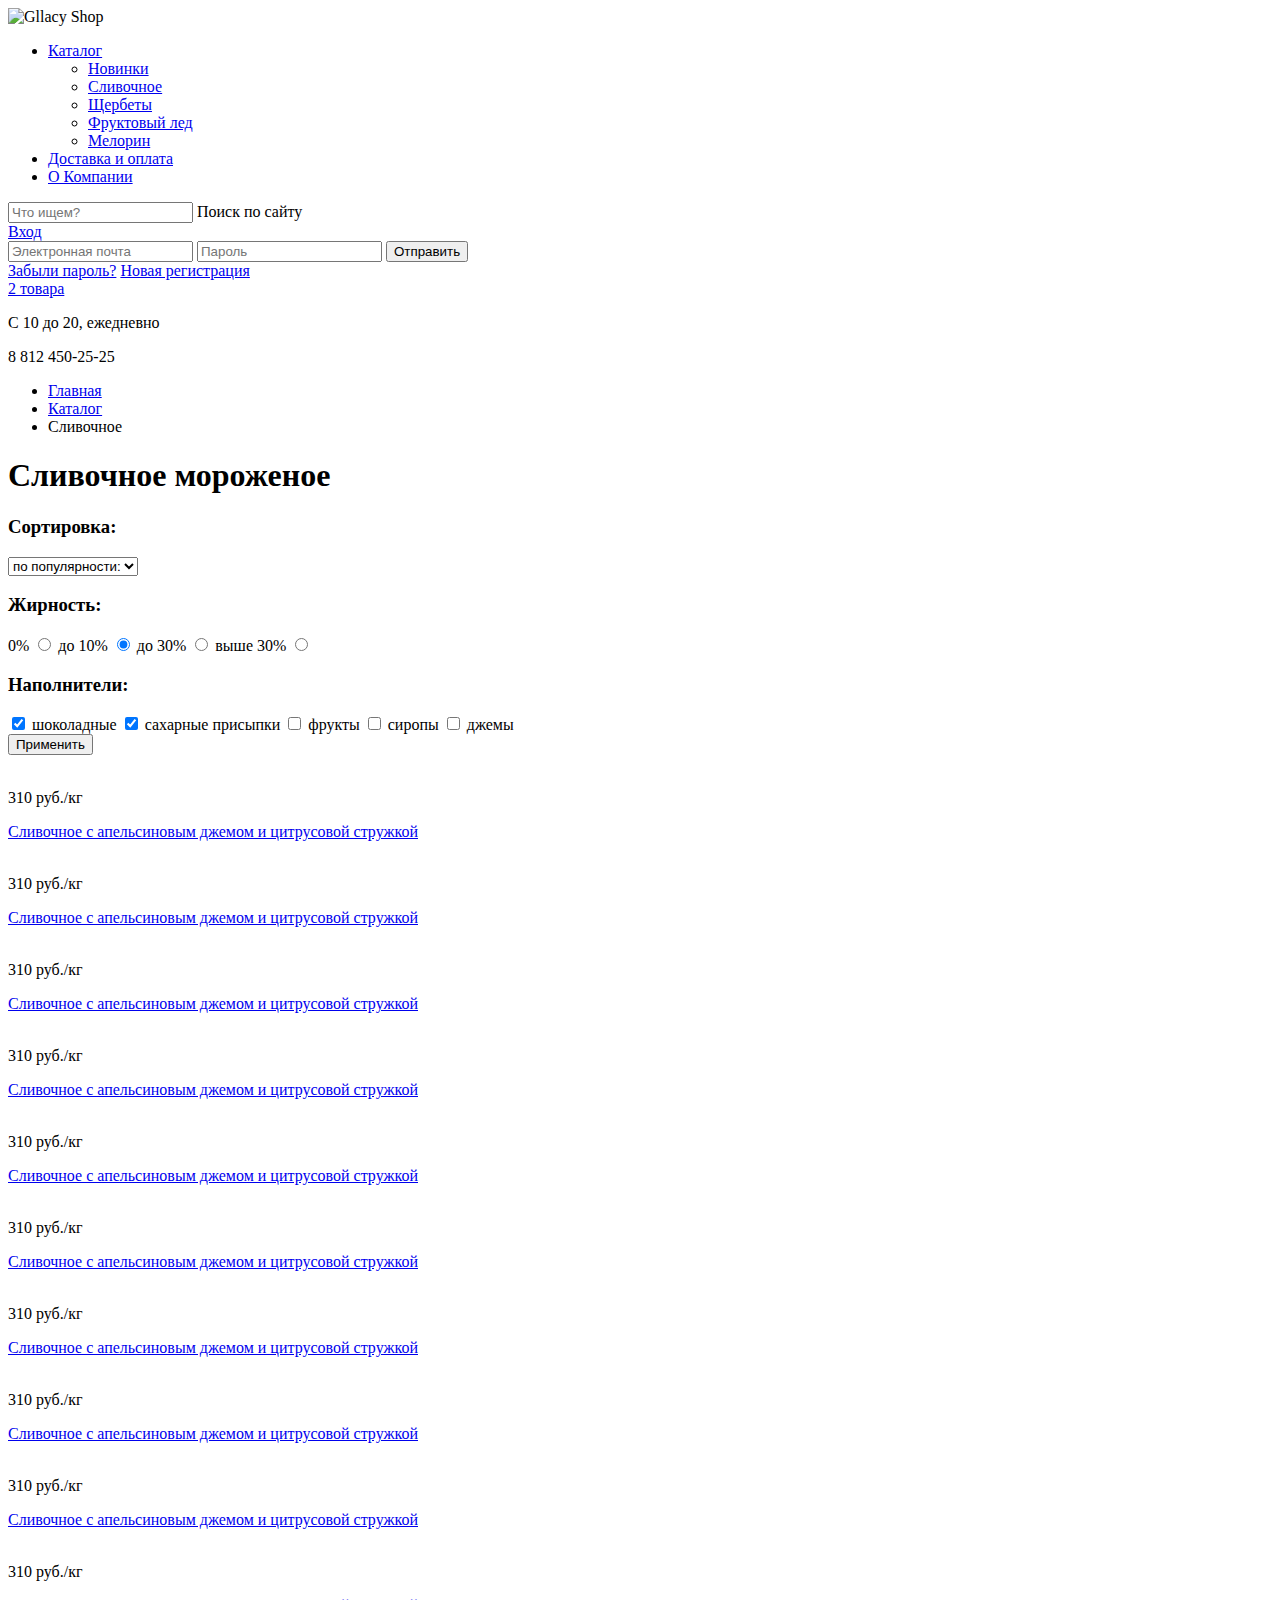
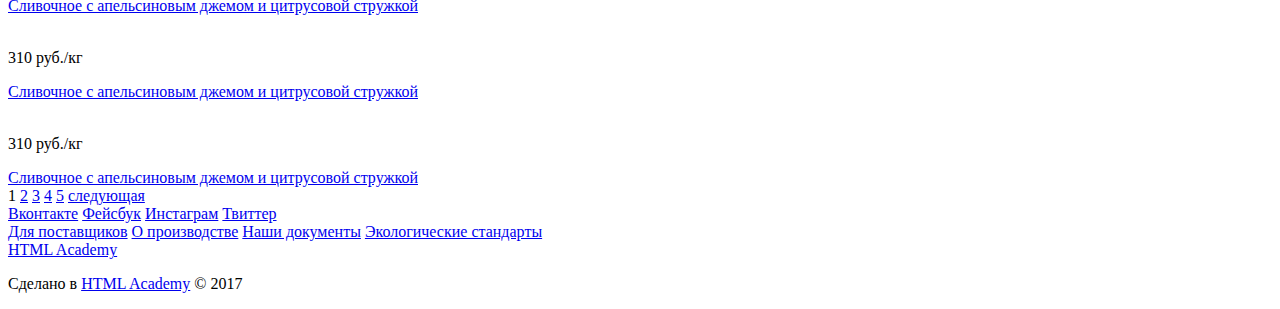
==== catalog.html @ 3f3905b1 "#16 html-разметка catalog'а" ====
<!DOCTYPE html>
<html lang="ru">
  <head>
    <meta charset="utf-8">
    <title>HTML Academy: Глейси</title>
  </head>
  <body>
  	<!---->
	<header class="main-header">
		<div class="container">
			<nav class="main-navigation">
				<div class="index-logo">
        			<img src="img/index-logo.png" width="#" height="#" alt="Gllacy Shop">
      			</div>
				<ul>
					<li><a href="#">Каталог</a>
						<ul>
							<li><a href="#">Новинки</a></li>
							<li><a href="#">Сливочное</a></li>
							<li><a href="#">Щербеты</a></li>
							<li><a href="#">Фруктовый лед</a></li>
							<li><a href="#">Мелорин</a></li>
						</ul>
					</li>
					<li><a href="#">Доставка и оплата</a></li>
					<li><a href="#">О Компании</a></li>
				</ul>
			</nav>
			<div class="user-block">
				<form class="user-search">
 					<input id="search-id" type="search" placeholder="Что ищем?">
 					<label for="search-id">Поиск по сайту</label>
				</form>
          		<a class="login" href="#">Вход</a>
          		<div class="login-window">
          			<form action="">
          				<input type="email" name="email" placeholder="Электронная почта" required>
          				<input type="password" name="login" placeholder="Пароль" required>
          				<input type="submit" value="Отправить">
          			</form>
          			<a href="#">Забыли пароль?</a>
          			<a href="#">Новая регистрация</a>
          		</div>
          		<a class="basket" href="#">2 товара</a>
          		<p>С 10 до 20, ежедневно</p>
          		<p>8 812 450-25-25</p>
        	</div>
		</div>
	</header>

	<main class="container">
		<div class="breadcrumbs">
			<ul>
				<li><a href="#">Главная</a></li>
				<li><a href="#">Каталог</a></li>
				<li><a>Сливочное</a></li>
			</ul>
		</div>
		<h1>Сливочное мороженое</h1>
		<section class="filters">
			<form action="">
				<h3>Сортировка:</h3>
				<select name="sorting">
					<option value="popularity">по популярности:</option>
				</select>
				<!--добавить фильтр по цене-->
				<h3>Жирность:</h3>
				<div class="group-1">
					<label for="0-field">0%</label>
					<input id="0-field" name="fatness-type" type="radio" value="0">

					<label for="10-field">до 10%</label>
					<input id="10-field" name="fatness-type" type="radio" value="10" checked>

					<label for="30-field">до 30%</label>
					<input id="30-field" name="fatness-type" type="radio" value="30">

					<label for="more-field">выше 30%</label>
					<input id="more-field" name="fatness-type" type="radio" value="more">					
				</div>
	
				<h3>Наполнители:</h3>
				<div class="group-2">
		            <input id="chocolate-field" name="chocolate" type="checkbox" checked>
		            <label for="chocolate-field">шоколадные</label>
		            
		            <input id="sugar-field" name="sugar" type="checkbox" checked>
		            <label for="sugar-field">сахарные присыпки</label>

		            <input id="fruits-field" name="fruits" type="checkbox">
		            <label for="fruits-field">фрукты</label>

		            <input id="syrup-field" name="syrup" type="checkbox">
		            <label for="syrup-field">сиропы</label>

		            <input id="jam-field" name="jam" type="checkbox">
		            <label for="jam-field">джемы</label>
				</div>
				<input class="btn" type="submit" value="Применить">
			</form>
		</section>
		<section class="products">
			<article class="product">
				<img src="" alt="">
				<p>310 <span>руб.</span>/кг</p>
				<a href="#">Сливочное с апельсиновым джемом и цитрусовой стружкой</a>
			</article>
			<article class="product">
				<img src="" alt="">
				<p>310 <span>руб.</span>/кг</p>
				<a href="#">Сливочное с апельсиновым джемом и цитрусовой стружкой</a>
			</article>
			<article class="product">
				<img src="" alt="">
				<p>310 <span>руб.</span>/кг</p>
				<a href="#">Сливочное с апельсиновым джемом и цитрусовой стружкой</a>
			</article>
			<article class="product">
				<img src="" alt="">
				<p>310 <span>руб.</span>/кг</p>
				<a href="#">Сливочное с апельсиновым джемом и цитрусовой стружкой</a>
			</article>

			<article class="product">
				<img src="" alt="">
				<p>310 <span>руб.</span>/кг</p>
				<a href="#">Сливочное с апельсиновым джемом и цитрусовой стружкой</a>
			</article>
			<article class="product">
				<img src="" alt="">
				<p>310 <span>руб.</span>/кг</p>
				<a href="#">Сливочное с апельсиновым джемом и цитрусовой стружкой</a>
			</article>
			<article class="product">
				<img src="" alt="">
				<p>310 <span>руб.</span>/кг</p>
				<a href="#">Сливочное с апельсиновым джемом и цитрусовой стружкой</a>
			</article>
			<article class="product">
				<img src="" alt="">
				<p>310 <span>руб.</span>/кг</p>
				<a href="#">Сливочное с апельсиновым джемом и цитрусовой стружкой</a>
			</article>

			<article class="product">
				<img src="" alt="">
				<p>310 <span>руб.</span>/кг</p>
				<a href="#">Сливочное с апельсиновым джемом и цитрусовой стружкой</a>
			</article>
			<article class="product">
				<img src="" alt="">
				<p>310 <span>руб.</span>/кг</p>
				<a href="#">Сливочное с апельсиновым джемом и цитрусовой стружкой</a>
			</article>
		    <article class="product">
				<img src="" alt="">
				<p>310 <span>руб.</span>/кг</p>
				<a href="#">Сливочное с апельсиновым джемом и цитрусовой стружкой</a>
			</article>
			<article class="product">
				<img src="" alt="">
				<p>310 <span>руб.</span>/кг</p>
				<a href="#">Сливочное с апельсиновым джемом и цитрусовой стружкой</a>
			</article>
		</section>
		<div class="paginator">
	        <a class="btn-catalog active">1</a>
	        <a class="btn-catalog" href="#">2</a>
	        <a class="btn-catalog" href="#">3</a>
	       	<a class="btn-catalog" href="#">4</a>
	        <a class="btn-catalog" href="#">5</a>
	        <a class="btn-catalog" href="#">следующая</a>
	    </div>
	</main>

	<footer class="main-footer">
		<div class="footer-social">
            <a class="social-btn social-btn-vk" href="#">Вконтакте</a>
            <a class="social-btn social-btn-fb" href="#">Фейсбук</a>
            <a class="social-btn social-btn-inst" href="#">Инстаграм</a>
            <a class="social-btn social-btn-tw" href="#">Твиттер</a>
        </div>
        <div class="footer-links">
        	<a href="#">Для поставщиков</a>
        	<a href="#">О производстве</a>
        	<a href="#">Наши документы</a>
        	<a href="#">Экологические стандарты</a>
        </div>
        <div class="footer-copyright">
        	<a href="#">HTML Academy</a>
        	<p>Сделано в <a href="#">HTML Academy</a> &copy; 2017</p>
        </div>
	</footer>
  <body>
<html>
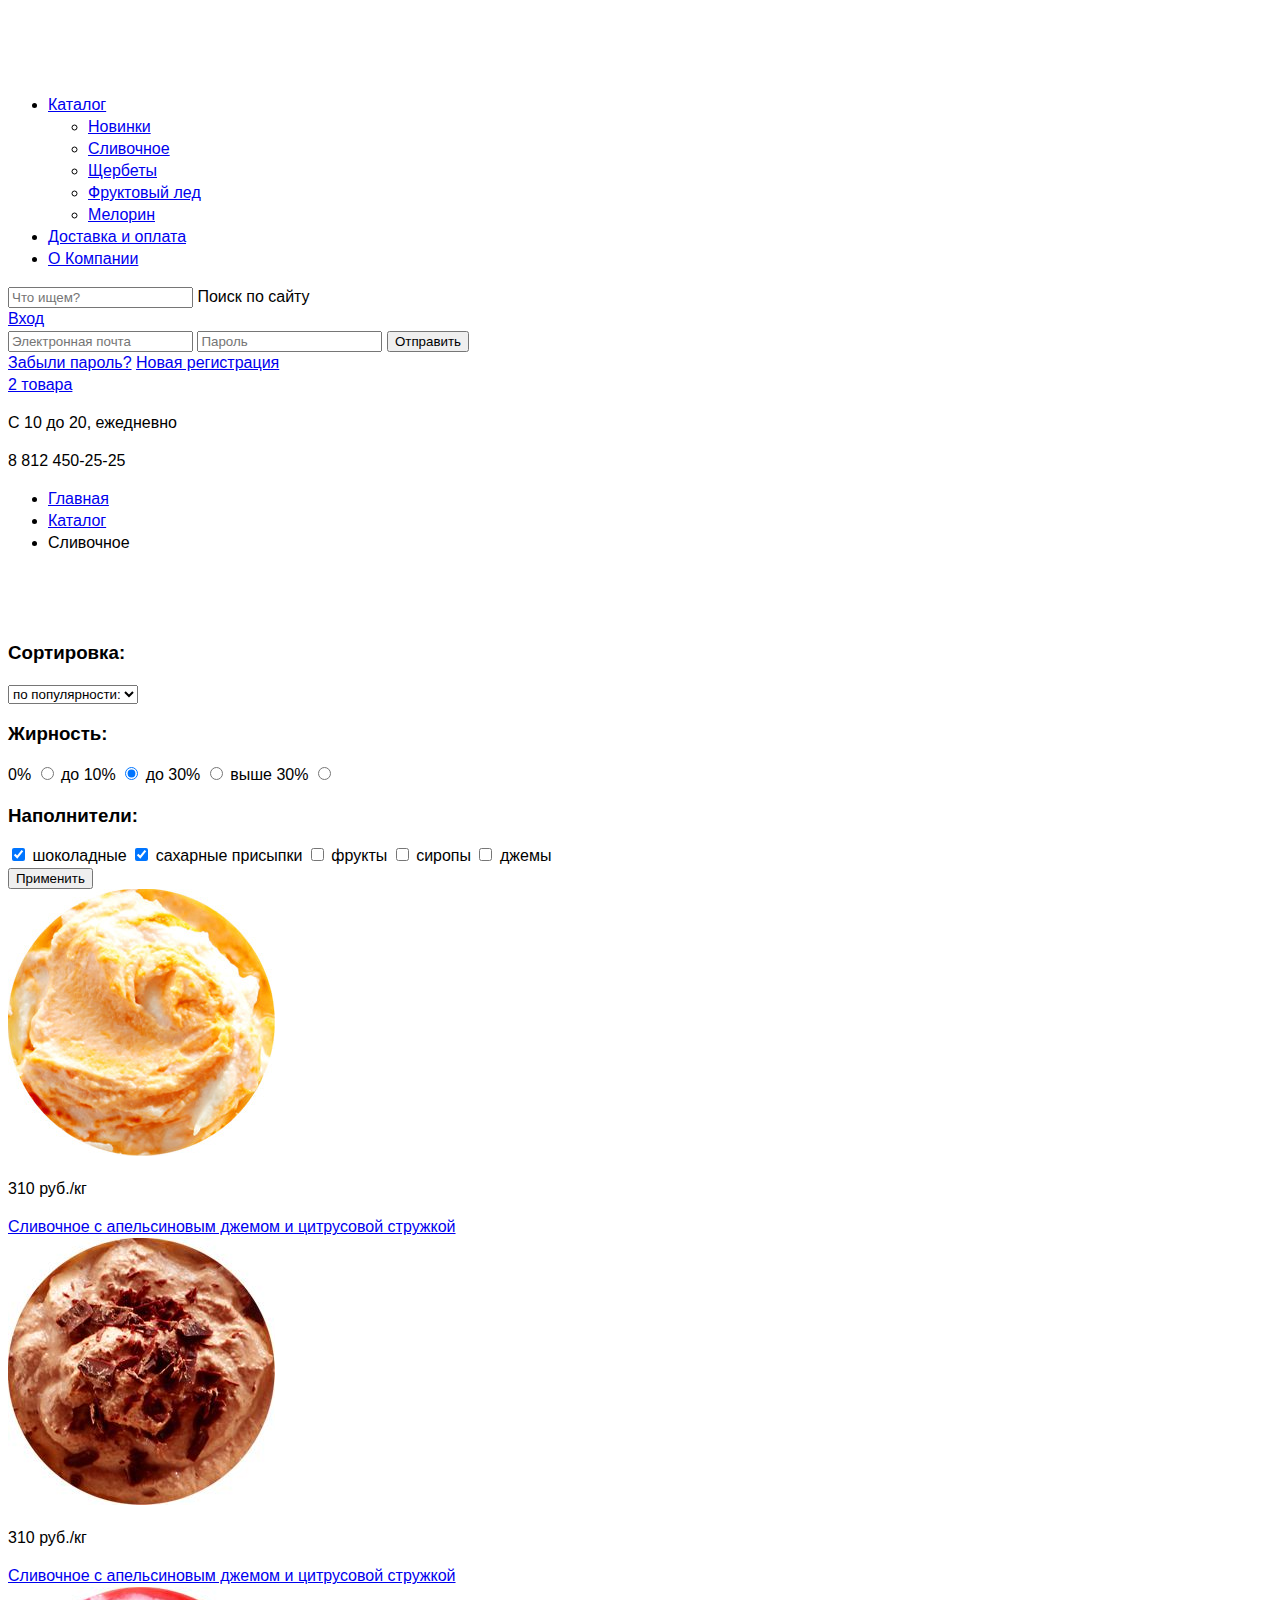
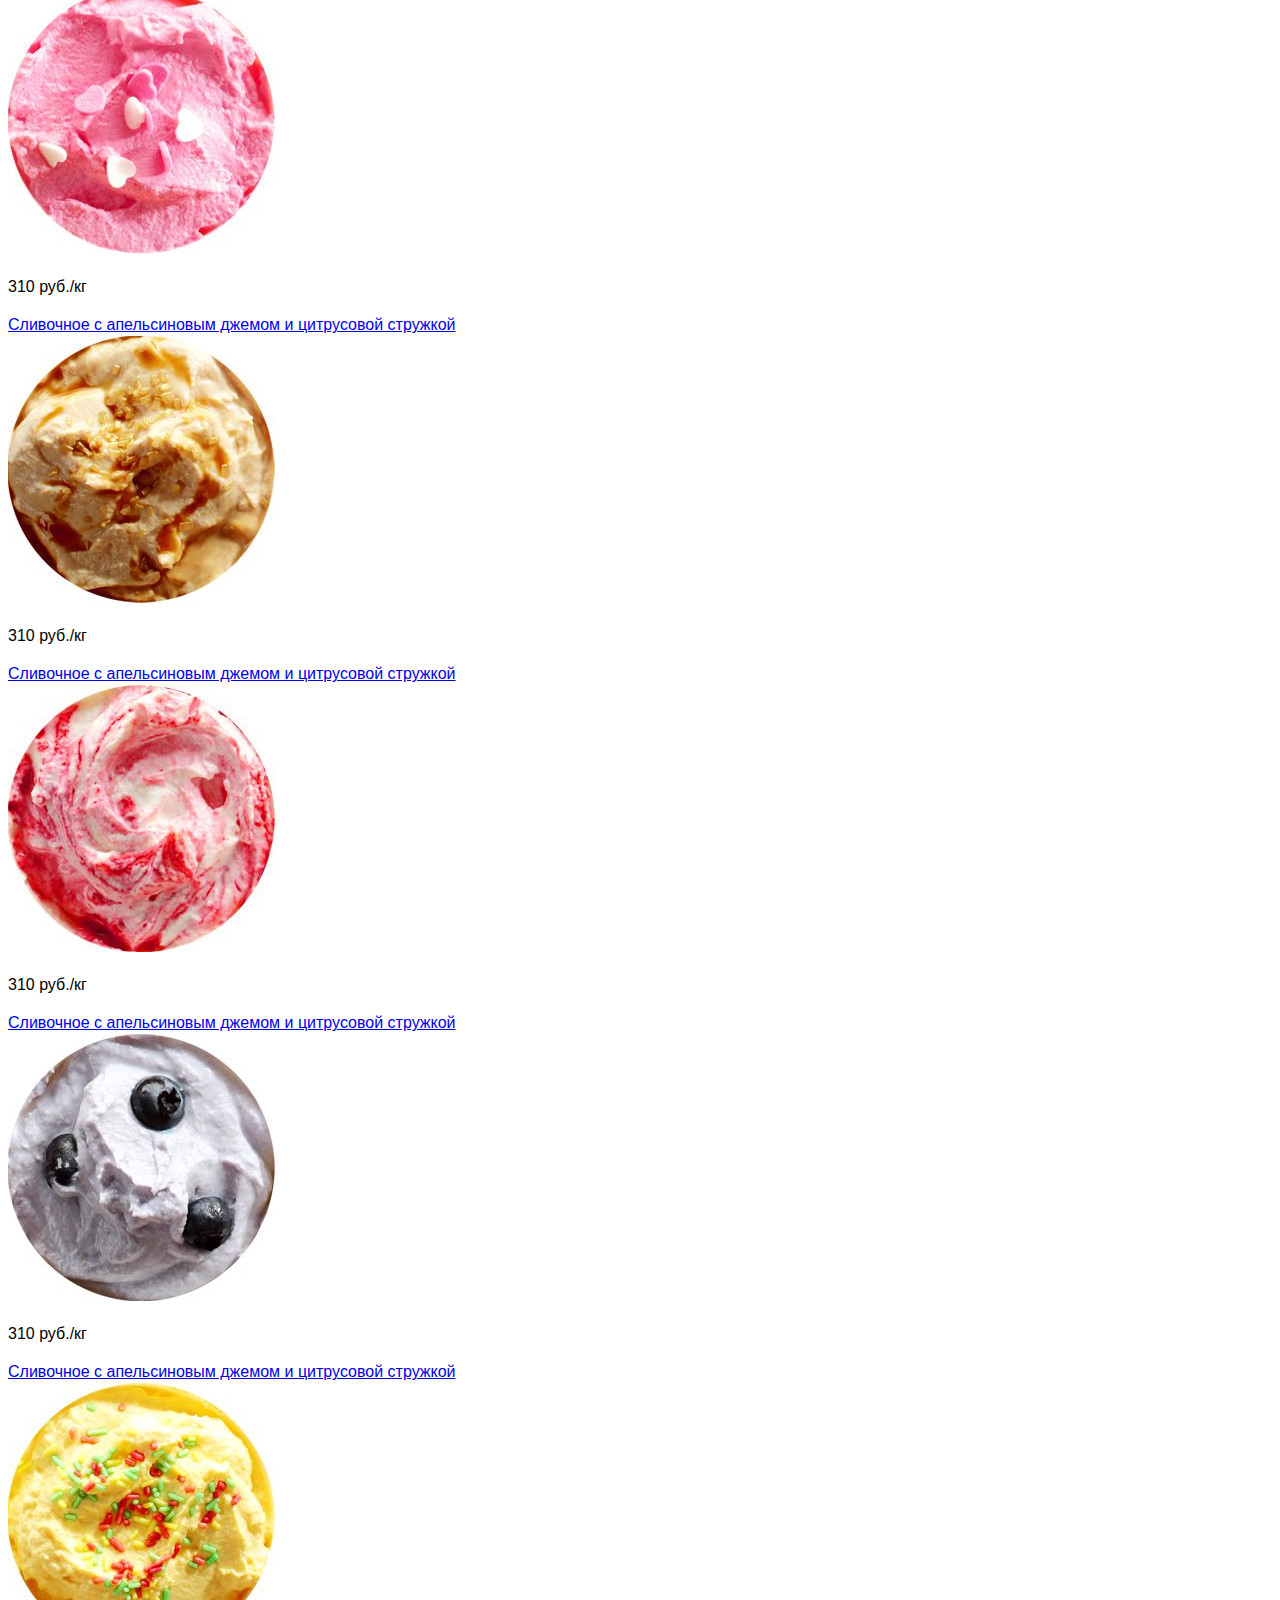
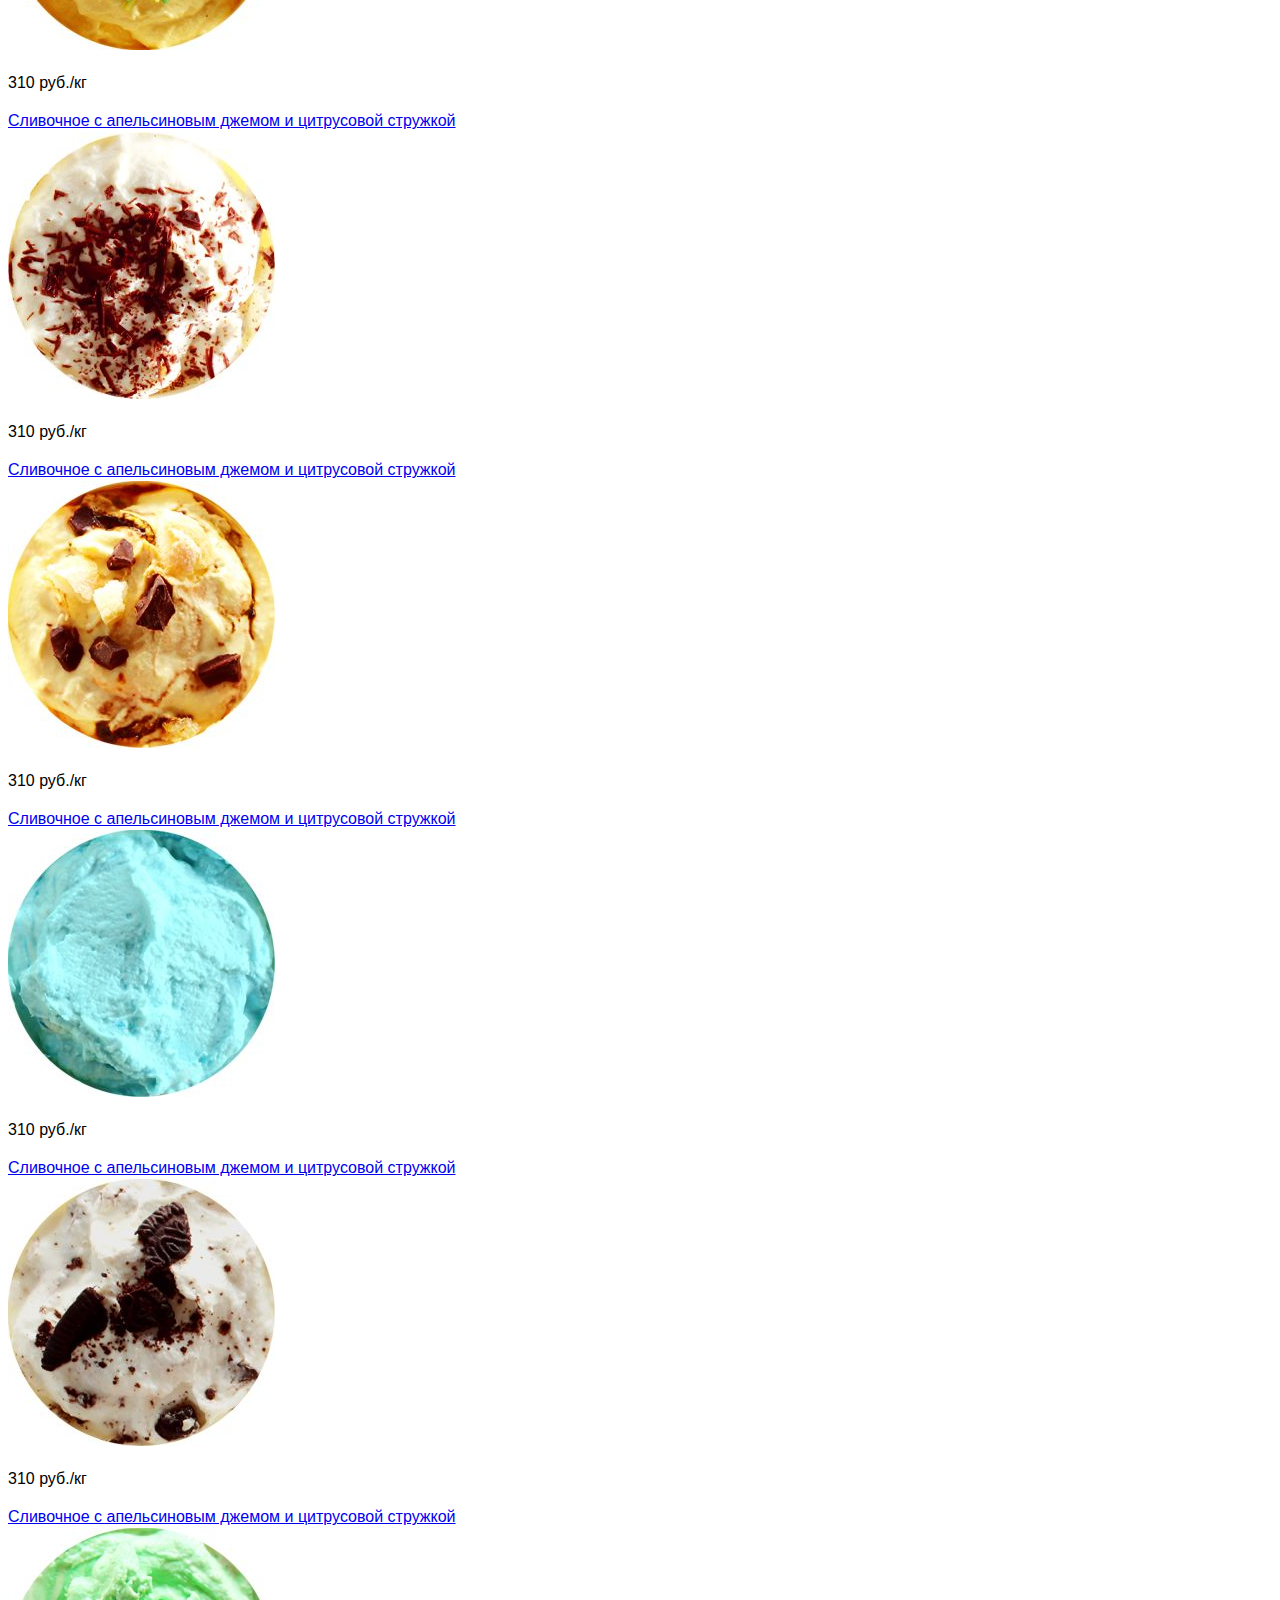
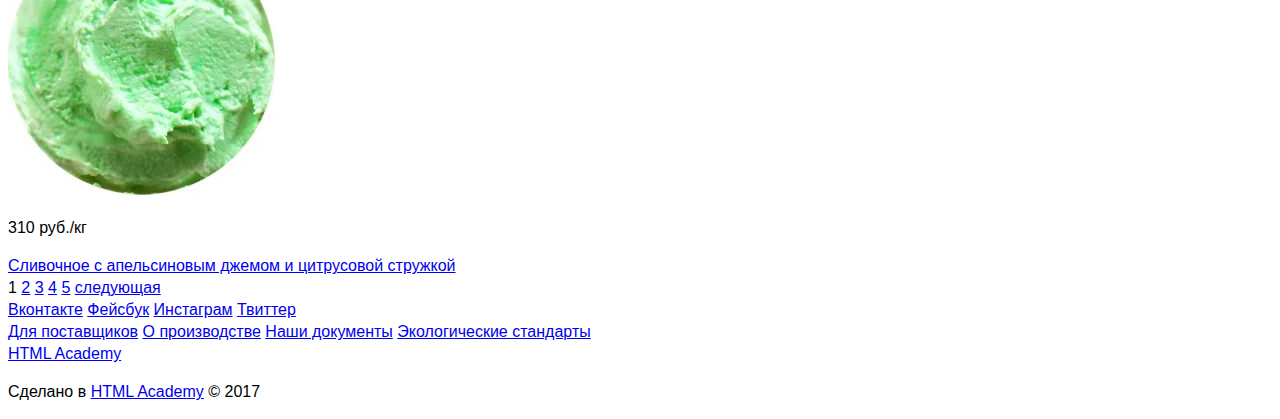
==== commit d7203a1d: "#20 работа с изображениями" ====
--- a/catalog.html
+++ b/catalog.html
@@ -3,6 +3,7 @@
   <head>
     <meta charset="utf-8">
     <title>HTML Academy: Глейси</title>
+    <link rel="stylesheet" type="text/css" href="css/style.css">
   </head>
   <body>
   	<!---->
@@ -10,7 +11,7 @@
 		<div class="container">
 			<nav class="main-navigation">
 				<div class="index-logo">
-        			<img src="img/index-logo.png" width="#" height="#" alt="Gllacy Shop">
+        			<img src="img/logo.png" width="154" height="64" alt="Gllacy Shop">
       			</div>
 				<ul>
 					<li><a href="#">Каталог</a>
@@ -101,64 +102,64 @@
 		</section>
 		<section class="products">
 			<article class="product">
-				<img src="" alt="">
+				<img src="img/product-1.jpg" width="267" height="267" alt="">
 				<p>310 <span>руб.</span>/кг</p>
 				<a href="#">Сливочное с апельсиновым джемом и цитрусовой стружкой</a>
 			</article>
 			<article class="product">
-				<img src="" alt="">
+				<img src="img/product-2.jpg" width="267" height="267" alt="">
 				<p>310 <span>руб.</span>/кг</p>
 				<a href="#">Сливочное с апельсиновым джемом и цитрусовой стружкой</a>
 			</article>
 			<article class="product">
-				<img src="" alt="">
+				<img src="img/product-3.jpg" width="267" height="267" alt="">
 				<p>310 <span>руб.</span>/кг</p>
 				<a href="#">Сливочное с апельсиновым джемом и цитрусовой стружкой</a>
 			</article>
 			<article class="product">
-				<img src="" alt="">
+				<img src="img/product-4.jpg" width="267" height="267" alt="">
 				<p>310 <span>руб.</span>/кг</p>
 				<a href="#">Сливочное с апельсиновым джемом и цитрусовой стружкой</a>
 			</article>
 
 			<article class="product">
-				<img src="" alt="">
+				<img src="img/product-5.jpg" width="267" height="267" alt="">
 				<p>310 <span>руб.</span>/кг</p>
 				<a href="#">Сливочное с апельсиновым джемом и цитрусовой стружкой</a>
 			</article>
 			<article class="product">
-				<img src="" alt="">
+				<img src="img/product-6.jpg" width="267" height="267" alt="">
 				<p>310 <span>руб.</span>/кг</p>
 				<a href="#">Сливочное с апельсиновым джемом и цитрусовой стружкой</a>
 			</article>
 			<article class="product">
-				<img src="" alt="">
+				<img src="img/product-7.jpg" width="267" height="267" alt="">
 				<p>310 <span>руб.</span>/кг</p>
 				<a href="#">Сливочное с апельсиновым джемом и цитрусовой стружкой</a>
 			</article>
 			<article class="product">
-				<img src="" alt="">
+				<img src="img/product-8.jpg" width="267" height="267" alt="">
 				<p>310 <span>руб.</span>/кг</p>
 				<a href="#">Сливочное с апельсиновым джемом и цитрусовой стружкой</a>
 			</article>
 
 			<article class="product">
-				<img src="" alt="">
+				<img src="img/product-9.jpg" width="267" height="267" alt="">
 				<p>310 <span>руб.</span>/кг</p>
 				<a href="#">Сливочное с апельсиновым джемом и цитрусовой стружкой</a>
 			</article>
 			<article class="product">
-				<img src="" alt="">
+				<img src="img/product-10.jpg" width="267" height="267" alt="">
 				<p>310 <span>руб.</span>/кг</p>
 				<a href="#">Сливочное с апельсиновым джемом и цитрусовой стружкой</a>
 			</article>
 		    <article class="product">
-				<img src="" alt="">
+				<img src="img/product-11.jpg" width="267" height="267" alt="">
 				<p>310 <span>руб.</span>/кг</p>
 				<a href="#">Сливочное с апельсиновым джемом и цитрусовой стружкой</a>
 			</article>
 			<article class="product">
-				<img src="" alt="">
+				<img src="img/product-12.jpg" width="267" height="267" alt="">
 				<p>310 <span>руб.</span>/кг</p>
 				<a href="#">Сливочное с апельсиновым джемом и цитрусовой стружкой</a>
 			</article>
--- a/css/style.css
+++ b/css/style.css
@@ -0,0 +1,23 @@
+body {
+	font-family: "Roboto", "Arial", "Helvetica", sans-serif;
+	font-size: 16px;
+	line-height: 22px;
+	color: #000;
+}
+
+h1 {
+	font-family: "Roboto", "Arial", "Helvetica", sans-serif;
+	font-size: 35px;
+	line-height: 41px;
+	color: #fff;
+	font-weight: 700;
+}
+
+h2 {
+	font-family: "Roboto", "Arial", "Helvetica", sans-serif;
+	font-size: 16px;
+	line-height: 22px;
+	color: #000;
+	font-weight: 500;
+	text-decoration: underline;
+}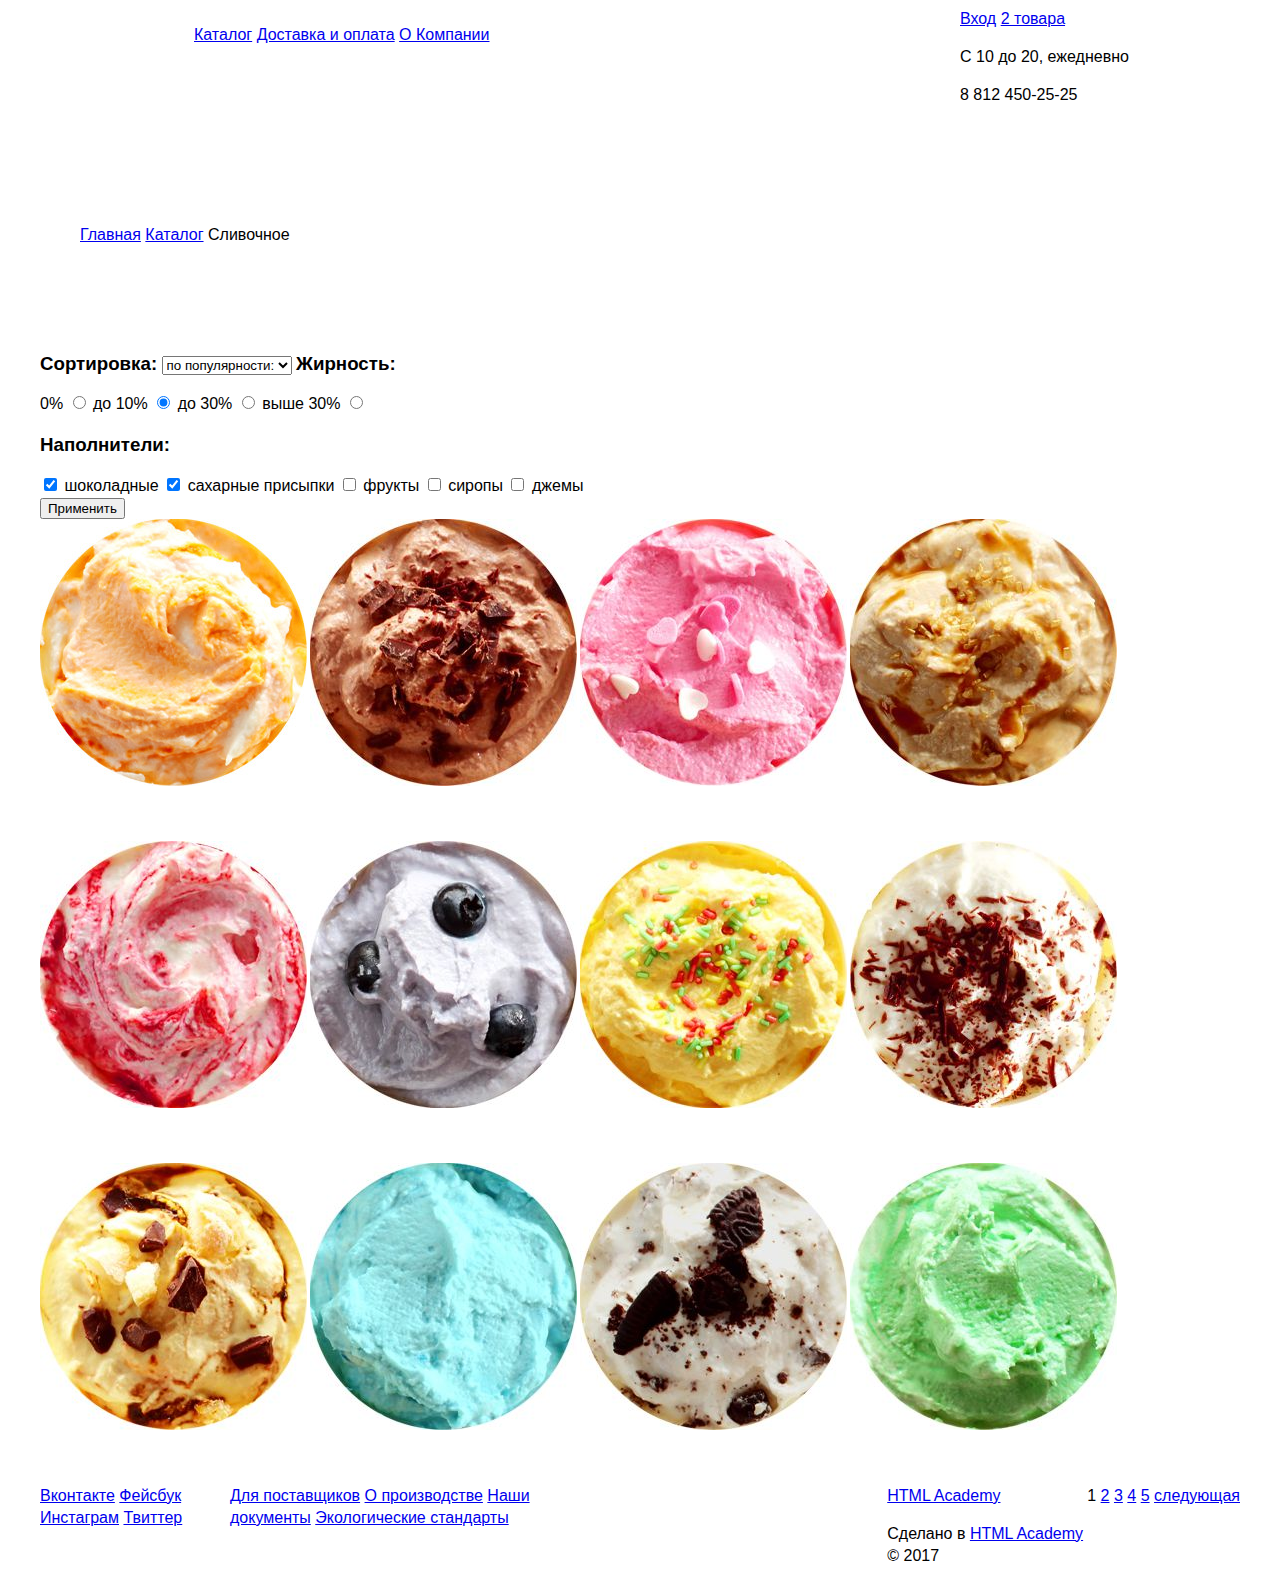
==== commit 198f1d05: "#24 сетка проекта" ====
--- a/catalog.html
+++ b/catalog.html
@@ -15,7 +15,7 @@
       			</div>
 				<ul>
 					<li><a href="#">Каталог</a>
-						<ul>
+						<ul class="catalog-nav">
 							<li><a href="#">Новинки</a></li>
 							<li><a href="#">Сливочное</a></li>
 							<li><a href="#">Щербеты</a></li>
@@ -49,7 +49,7 @@
 		</div>
 	</header>
 
-	<main class="container">
+	<main class="catalog-main container">
 		<div class="breadcrumbs">
 			<ul>
 				<li><a href="#">Главная</a></li>
@@ -174,7 +174,7 @@
 	    </div>
 	</main>
 
-	<footer class="main-footer">
+	<footer class="main-footer container clerfix">
 		<div class="footer-social">
             <a class="social-btn social-btn-vk" href="#">Вконтакте</a>
             <a class="social-btn social-btn-fb" href="#">Фейсбук</a>
--- a/css/style.css
+++ b/css/style.css
@@ -20,4 +20,130 @@
 	color: #000;
 	font-weight: 500;
 	text-decoration: underline;
+}
+
+.clearfix::after {
+  content: "";
+
+  display: table;
+  clear: both;
+}
+
+.container {
+  width: 1200px;
+  margin: 0 auto;
+  padding: 0 10px;
+}
+
+/*HEADER*/
+.index-logo {
+	float: left;
+}
+
+.main-navigation {
+	float: left;
+	width: 530px;
+}
+
+.main-navigation li {
+	display: inline;
+	width: 370px;
+}
+
+.catalog-nav, .user-search, .login-window {
+	display: none;
+}
+
+.user-block {
+	width: 280px;
+	float: right;
+}
+
+/*INDEX*/
+.index-main {
+	padding-top: 390px;
+}
+
+.slides {
+	width: 680px;
+	display: block;
+	margin: 0 auto;
+}
+
+.slide-2, .slide-3 {
+	display: none;
+}
+
+.banner, 
+.news-and-mailing div {
+	width: 560px;
+}
+
+.left-column {
+	float: left;
+}
+
+.right-column {
+	float: right;
+}
+
+.hits {
+	padding-top: 240px;
+}
+
+.hit {
+	width: 268px;
+	display: inline-block;
+}
+
+.seo p {
+	width: 470px;
+	display: inline-block;
+}
+
+.map {
+	padding-top: 330px;
+}
+
+/*CATALOG*/
+.catalog-main {
+	padding-top: 200px;
+}
+
+.breadcrumbs li {
+	display: inline;
+}
+
+.filters h3 {
+	display: inline-block;
+}
+
+.products {
+	font-size: 0px;
+}
+
+.product {
+	width: 270px;
+	display: inline-block;
+}
+
+.paginator {
+	float: right;
+	display: block;
+}
+
+/*FOOTER*/
+.footer-social {
+	width: 190px;
+	float: left;
+}
+
+.footer-links {
+	width: 340px;
+	float: left;
+}
+
+.footer-copyright {
+	width: 200px;
+	float: right;
 }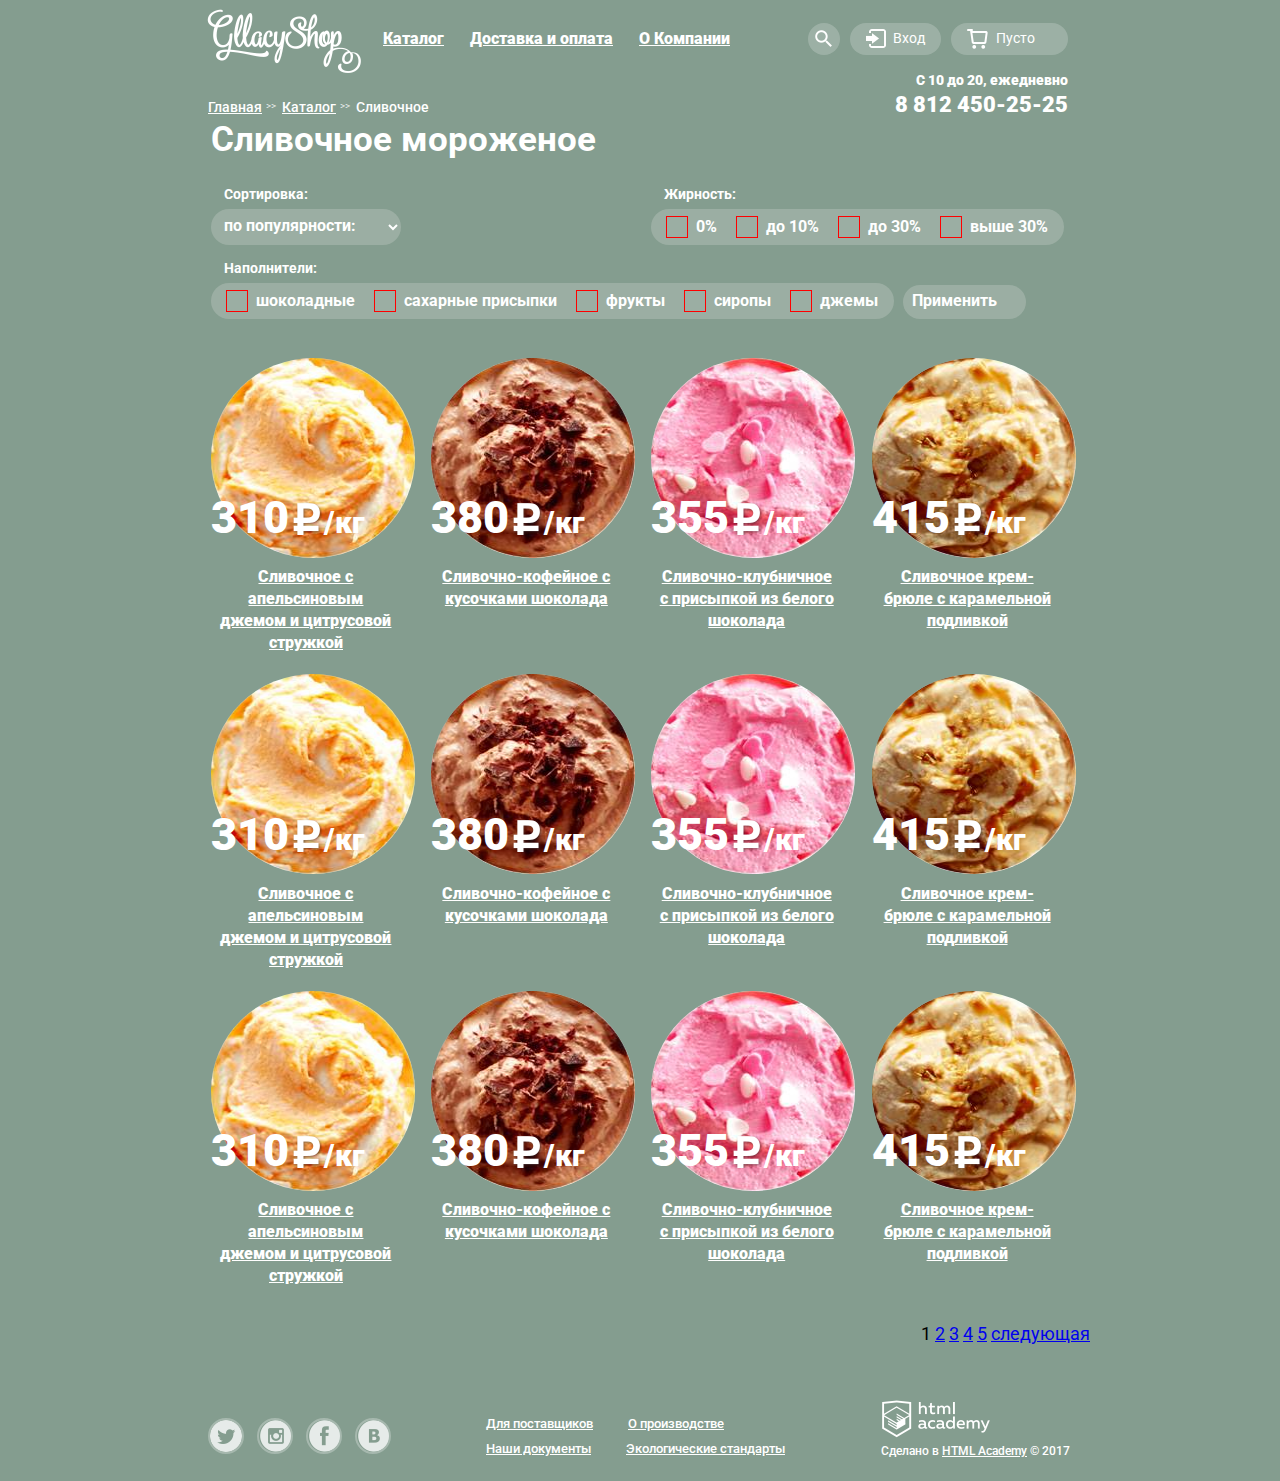
==== commit 91233617: "#32" ====
--- a/catalog.html
+++ b/catalog.html
@@ -2,195 +2,200 @@
 <html lang="ru">
   <head>
     <meta charset="utf-8">
-    <title>HTML Academy: Глейси</title>
+    <title>Gllacy</title>
+    <link rel="stylesheet" href="css/normalize.css">
     <link rel="stylesheet" type="text/css" href="css/style.css">
+    <link href="https://fonts.googleapis.com/css?family=Roboto:700,900,500&subset=latin,cyrillic" rel="stylesheet" type="text/css">
   </head>
   <body>
-  	<!---->
-	<header class="main-header">
-		<div class="container">
-			<nav class="main-navigation">
-				<div class="index-logo">
-        			<img src="img/logo.png" width="154" height="64" alt="Gllacy Shop">
-      			</div>
+      	<div class="content-wrapper">
+	        <header class="main-header">
+	            <nav class="main-navigation">
+	              <div class="index-logo">
+	                    <img src="img/logo.png" width="154" height="64" alt="Gllacy Shop">
+	              </div>
+	              <ul>
+	                <li><a href="#">Каталог</a>
+	                  <ul class="catalog-nav">
+	                    <li><a href="#">Новинки</a></li>
+	                    <li><a href="#">Сливочное</a></li>
+	                    <li><a href="#">Щербеты</a></li>
+	                    <li><a href="#">Фруктовый лед</a></li>
+	                    <li><a href="#">Мелорин</a></li>
+	                  </ul>
+	                </li>
+	                <li><a href="#">Доставка и оплата</a></li>
+	                <li><a href="#">О Компании</a></li>
+	              </ul>
+	            </nav>
+	            <div class="user-block">
+	              <a class="basket" href="#">Пусто</a>
+	              <a class="login" href="#">Вход</a>
+	              <form class="user-search">
+	                <input id="search-id" type="search" placeholder="Что ищем?">
+	                <label for="search-id">Поиск по сайту</label>
+	              </form>              
+	              <div class="login-window">
+	                <form action="">
+	                  <input type="email" name="email" placeholder="Электронная почта" required>
+	                  <input type="password" name="login" placeholder="Пароль" required>
+	                  <input type="submit" value="Отправить">
+	                </form>
+	                <a href="#">Забыли пароль?</a>
+	                <a href="#">Новая регистрация</a>
+	              </div>
+	              <p class="timetable">С 10 до 20, ежедневно</p>
+	              <p class="tel">8 812 450-25-25</p>
+	          	</div>
+	        </header>
+        <main class="catalog-main container">
+			<div class="breadcrumbs">
 				<ul>
-					<li><a href="#">Каталог</a>
-						<ul class="catalog-nav">
-							<li><a href="#">Новинки</a></li>
-							<li><a href="#">Сливочное</a></li>
-							<li><a href="#">Щербеты</a></li>
-							<li><a href="#">Фруктовый лед</a></li>
-							<li><a href="#">Мелорин</a></li>
-						</ul>
-					</li>
-					<li><a href="#">Доставка и оплата</a></li>
-					<li><a href="#">О Компании</a></li>
+					<li><a href="#">Главная</a></li>
+					<li><a href="#">Каталог</a></li>
+					<li><a>Сливочное</a></li>
 				</ul>
-			</nav>
-			<div class="user-block">
-				<form class="user-search">
- 					<input id="search-id" type="search" placeholder="Что ищем?">
- 					<label for="search-id">Поиск по сайту</label>
+			</div>
+			<h1>Сливочное мороженое</h1>
+			<section class="filters">
+				<form action="">
+					<div class="sorting">
+						<h3>Сортировка:</h3>
+						<select name="sorting">
+							<option value="popularity">по популярности:</option>
+						</select>	
+					</div>
+					<!--добавить фильтр по цене-->
+					<div class="fatness">
+						<h3>Жирность:</h3>
+						<div class="group-1">
+							<label for="0-field">0%</label>
+							<input id="0-field" name="fatness-type" type="radio" value="0">
+
+							<label for="10-field">до 10%</label>
+							<input id="10-field" name="fatness-type" type="radio" value="10" checked>
+
+							<label for="30-field">до 30%</label>
+							<input id="30-field" name="fatness-type" type="radio" value="30">
+							<label for="more-field">выше 30%</label>
+							<input id="more-field" name="fatness-type" type="radio" value="more">			
+						</div>					
+					</div>
+					<div class="filler">
+						<h3>Наполнители:</h3>
+						<div class="group-2">
+				            <input id="chocolate-field" name="chocolate" type="checkbox" checked>
+				            <label for="chocolate-field">шоколадные</label>
+				            
+				            <input id="sugar-field" name="sugar" type="checkbox" checked>
+				            <label for="sugar-field">сахарные присыпки</label>
+
+				            <input id="fruits-field" name="fruits" type="checkbox">
+				            <label for="fruits-field">фрукты</label>
+
+				            <input id="syrup-field" name="syrup" type="checkbox">
+				            <label for="syrup-field">сиропы</label>
+
+				            <input id="jam-field" name="jam" type="checkbox">
+				            <label for="jam-field">джемы</label>
+						</div>	
+					</div>
+					<input class="btn" type="submit" value="Применить">
 				</form>
-          		<a class="login" href="#">Вход</a>
-          		<div class="login-window">
-          			<form action="">
-          				<input type="email" name="email" placeholder="Электронная почта" required>
-          				<input type="password" name="login" placeholder="Пароль" required>
-          				<input type="submit" value="Отправить">
-          			</form>
-          			<a href="#">Забыли пароль?</a>
-          			<a href="#">Новая регистрация</a>
+			</section>
+			<section class="products">
+				<div class="product">
+            		<img src="img/product-1.jpg" width="200" height="200" alt="">
+            		<p>310 <span class="ruble">руб.</span><span class="kilo">/кг</span></p>
+            		<a href="#">Сливочное с апельсиновым джемом и цитрусовой стружкой</a>
           		</div>
-          		<a class="basket" href="#">2 товара</a>
-          		<p>С 10 до 20, ежедневно</p>
-          		<p>8 812 450-25-25</p>
-        	</div>
-		</div>
-	</header>
-
-	<main class="catalog-main container">
-		<div class="breadcrumbs">
-			<ul>
-				<li><a href="#">Главная</a></li>
-				<li><a href="#">Каталог</a></li>
-				<li><a>Сливочное</a></li>
-			</ul>
-		</div>
-		<h1>Сливочное мороженое</h1>
-		<section class="filters">
-			<form action="">
-				<h3>Сортировка:</h3>
-				<select name="sorting">
-					<option value="popularity">по популярности:</option>
-				</select>
-				<!--добавить фильтр по цене-->
-				<h3>Жирность:</h3>
-				<div class="group-1">
-					<label for="0-field">0%</label>
-					<input id="0-field" name="fatness-type" type="radio" value="0">
-
-					<label for="10-field">до 10%</label>
-					<input id="10-field" name="fatness-type" type="radio" value="10" checked>
-
-					<label for="30-field">до 30%</label>
-					<input id="30-field" name="fatness-type" type="radio" value="30">
-
-					<label for="more-field">выше 30%</label>
-					<input id="more-field" name="fatness-type" type="radio" value="more">					
-				</div>
-	
-				<h3>Наполнители:</h3>
-				<div class="group-2">
-		            <input id="chocolate-field" name="chocolate" type="checkbox" checked>
-		            <label for="chocolate-field">шоколадные</label>
-		            
-		            <input id="sugar-field" name="sugar" type="checkbox" checked>
-		            <label for="sugar-field">сахарные присыпки</label>
-
-		            <input id="fruits-field" name="fruits" type="checkbox">
-		            <label for="fruits-field">фрукты</label>
-
-		            <input id="syrup-field" name="syrup" type="checkbox">
-		            <label for="syrup-field">сиропы</label>
-
-		            <input id="jam-field" name="jam" type="checkbox">
-		            <label for="jam-field">джемы</label>
-				</div>
-				<input class="btn" type="submit" value="Применить">
-			</form>
-		</section>
-		<section class="products">
-			<article class="product">
-				<img src="img/product-1.jpg" width="267" height="267" alt="">
-				<p>310 <span>руб.</span>/кг</p>
-				<a href="#">Сливочное с апельсиновым джемом и цитрусовой стружкой</a>
-			</article>
-			<article class="product">
-				<img src="img/product-2.jpg" width="267" height="267" alt="">
-				<p>310 <span>руб.</span>/кг</p>
-				<a href="#">Сливочное с апельсиновым джемом и цитрусовой стружкой</a>
-			</article>
-			<article class="product">
-				<img src="img/product-3.jpg" width="267" height="267" alt="">
-				<p>310 <span>руб.</span>/кг</p>
-				<a href="#">Сливочное с апельсиновым джемом и цитрусовой стружкой</a>
-			</article>
-			<article class="product">
-				<img src="img/product-4.jpg" width="267" height="267" alt="">
-				<p>310 <span>руб.</span>/кг</p>
-				<a href="#">Сливочное с апельсиновым джемом и цитрусовой стружкой</a>
-			</article>
-
-			<article class="product">
-				<img src="img/product-5.jpg" width="267" height="267" alt="">
-				<p>310 <span>руб.</span>/кг</p>
-				<a href="#">Сливочное с апельсиновым джемом и цитрусовой стружкой</a>
-			</article>
-			<article class="product">
-				<img src="img/product-6.jpg" width="267" height="267" alt="">
-				<p>310 <span>руб.</span>/кг</p>
-				<a href="#">Сливочное с апельсиновым джемом и цитрусовой стружкой</a>
-			</article>
-			<article class="product">
-				<img src="img/product-7.jpg" width="267" height="267" alt="">
-				<p>310 <span>руб.</span>/кг</p>
-				<a href="#">Сливочное с апельсиновым джемом и цитрусовой стружкой</a>
-			</article>
-			<article class="product">
-				<img src="img/product-8.jpg" width="267" height="267" alt="">
-				<p>310 <span>руб.</span>/кг</p>
-				<a href="#">Сливочное с апельсиновым джемом и цитрусовой стружкой</a>
-			</article>
-
-			<article class="product">
-				<img src="img/product-9.jpg" width="267" height="267" alt="">
-				<p>310 <span>руб.</span>/кг</p>
-				<a href="#">Сливочное с апельсиновым джемом и цитрусовой стружкой</a>
-			</article>
-			<article class="product">
-				<img src="img/product-10.jpg" width="267" height="267" alt="">
-				<p>310 <span>руб.</span>/кг</p>
-				<a href="#">Сливочное с апельсиновым джемом и цитрусовой стружкой</a>
-			</article>
-		    <article class="product">
-				<img src="img/product-11.jpg" width="267" height="267" alt="">
-				<p>310 <span>руб.</span>/кг</p>
-				<a href="#">Сливочное с апельсиновым джемом и цитрусовой стружкой</a>
-			</article>
-			<article class="product">
-				<img src="img/product-12.jpg" width="267" height="267" alt="">
-				<p>310 <span>руб.</span>/кг</p>
-				<a href="#">Сливочное с апельсиновым джемом и цитрусовой стружкой</a>
-			</article>
-		</section>
-		<div class="paginator">
-	        <a class="btn-catalog active">1</a>
-	        <a class="btn-catalog" href="#">2</a>
-	        <a class="btn-catalog" href="#">3</a>
-	       	<a class="btn-catalog" href="#">4</a>
-	        <a class="btn-catalog" href="#">5</a>
-	        <a class="btn-catalog" href="#">следующая</a>
-	    </div>
-	</main>
-
-	<footer class="main-footer container clerfix">
-		<div class="footer-social">
-            <a class="social-btn social-btn-vk" href="#">Вконтакте</a>
-            <a class="social-btn social-btn-fb" href="#">Фейсбук</a>
-            <a class="social-btn social-btn-inst" href="#">Инстаграм</a>
-            <a class="social-btn social-btn-tw" href="#">Твиттер</a>
-        </div>
-        <div class="footer-links">
-        	<a href="#">Для поставщиков</a>
-        	<a href="#">О производстве</a>
-        	<a href="#">Наши документы</a>
-        	<a href="#">Экологические стандарты</a>
-        </div>
-        <div class="footer-copyright">
-        	<a href="#">HTML Academy</a>
-        	<p>Сделано в <a href="#">HTML Academy</a> &copy; 2017</p>
-        </div>
-	</footer>
-  <body>
-<html>+          <div class="product">
+            <img src="img/product-2.jpg" width="200" height="200" alt="">
+            <p>380 <span class="ruble">руб.</span><span class="kilo">/кг</span></p>
+            <a href="#">Сливочно-кофейное с кусочками шоколада</a>
+          </div>
+          <div class="product">
+            <img src="img/product-3.jpg" width="200" height="200" alt="">
+            <p>355 <span class="ruble">руб.</span><span class="kilo">/кг</span></p>
+            <a href="#">Сливочно-клубничное с присыпкой из белого шоколада</a>
+          </div>
+          <div class="product">
+            <img src="img/product-4.jpg" width="200" height="200" alt="">
+            <p>415 <span class="ruble">руб.</span><span class="kilo">/кг</span></p>
+            <a href="#">Сливочное крем-брюле с карамельной подливкой</a>
+          </div>
+           <div class="product">
+            <img src="img/product-1.jpg" width="200" height="200" alt="">
+            <p>310 <span class="ruble">руб.</span><span class="kilo">/кг</span></p>
+            <a href="#">Сливочное с апельсиновым джемом и цитрусовой стружкой</a>
+          </div>
+          <div class="product">
+            <img src="img/product-2.jpg" width="200" height="200" alt="">
+            <p>380 <span class="ruble">руб.</span><span class="kilo">/кг</span></p>
+            <a href="#">Сливочно-кофейное с кусочками шоколада</a>
+          </div>
+          <div class="product">
+            <img src="img/product-3.jpg" width="200" height="200" alt="">
+            <p>355 <span class="ruble">руб.</span><span class="kilo">/кг</span></p>
+            <a href="#">Сливочно-клубничное с присыпкой из белого шоколада</a>
+          </div>
+          <div class="product">
+            <img src="img/product-4.jpg" width="200" height="200" alt="">
+            <p>415 <span class="ruble">руб.</span><span class="kilo">/кг</span></p>
+            <a href="#">Сливочное крем-брюле с карамельной подливкой</a>
+          </div>
+           <div class="product">
+            <img src="img/product-1.jpg" width="200" height="200" alt="">
+            <p>310 <span class="ruble">руб.</span><span class="kilo">/кг</span></p>
+            <a href="#">Сливочное с апельсиновым джемом и цитрусовой стружкой</a>
+          </div>
+          <div class="product">
+            <img src="img/product-2.jpg" width="200" height="200" alt="">
+            <p>380 <span class="ruble">руб.</span><span class="kilo">/кг</span></p>
+            <a href="#">Сливочно-кофейное с кусочками шоколада</a>
+          </div>
+          <div class="product">
+            <img src="img/product-3.jpg" width="200" height="200" alt="">
+            <p>355 <span class="ruble">руб.</span><span class="kilo">/кг</span></p>
+            <a href="#">Сливочно-клубничное с присыпкой из белого шоколада</a>
+          </div>
+          <div class="product">
+            <img src="img/product-4.jpg" width="200" height="200" alt="">
+            <p>415 <span class="ruble">руб.</span><span class="kilo">/кг</span></p>
+            <a href="#">Сливочное крем-брюле с карамельной подливкой</a>
+          </div>
+			</section>
+			<div class="paginator">
+		        <a class="btn-catalog active">1</a>
+		        <a class="btn-catalog" href="#">2</a>
+		        <a class="btn-catalog" href="#">3</a>
+		       	<a class="btn-catalog" href="#">4</a>
+		        <a class="btn-catalog" href="#">5</a>
+		        <a class="btn-catalog" href="#">следующая</a>
+		    </div>
+		</main>
+        <footer class="main-footer container clearfix">
+          <div class="footer-social footer-block">
+              <a class="social-btn social-btn-vk" href="#">Вконтакте</a>
+              <a class="social-btn social-btn-fb" href="#">Фейсбук</a>
+              <a class="social-btn social-btn-inst" href="#">Инстаграм</a>
+              <a class="social-btn social-btn-tw" href="#">Твиттер</a>
+          </div>
+          <div class="footer-links footer-block">
+            <div>
+              <a href="#">Для поставщиков</a>
+ 	<a href="#">О производстве</a> 
+            </div>
+            <div>
+              <a href="#">Наши документы</a>
+              <a href="#">Экологические стандарты</a>
+            </div>
+          </div>
+          <div class="footer-copyright footer-block">
+            <a href="#">HTML Academy</a>
+            <p>Сделано в <a href="#">HTML Academy</a> &copy; 2017</p>
+          </div>
+        </footer>    
+      </div>
+    </div>
+  </body>
--- a/css/style.css
+++ b/css/style.css
@@ -1,8 +1,13 @@
 body {
 	font-family: "Roboto", "Arial", "Helvetica", sans-serif;
-	font-size: 16px;
-	line-height: 22px;
+	font-size: 18px;
+	line-height: 1.2;
 	color: #000;
+	background-color: #849d8f;
+}
+
+body > input[type="radio"] {
+  	display: none;
 }
 
 h1 {
@@ -23,26 +28,55 @@
 }
 
 .clearfix::after {
-  content: "";
-
-  display: table;
-  clear: both;
-}
-
-.container {
-  width: 1200px;
-  margin: 0 auto;
-  padding: 0 10px;
+  	content: "";
+  	display: table;
+	clear: both;
+}
+
+.site-wrapper {
+  	min-width: 940px;
+  	background-color: #849d8f;
+  	background-repeat: no-repeat;
+  	background-position: top center;
+  	transition: background-image 0.5s ease, background-color 0.5s ease;
+}
+
+.content-wrapper {
+  	width: 900px;
+  	margin: 0 auto;
+  	padding: 0 20px;
+}
+
+/* Псевдоэлементы с изображениями нужны только для предзагрузки картинок, чтобы они уже были в кеше в момент переключения слайдов и сразу отображались */
+.site-wrapper::before,
+.site-wrapper::after {
+  	content: "";
+  	visibility: hidden;
+}
+
+.site-wrapper::before {
+  	background-image: url("../img/slide-2.png");
+}
+
+.site-wrapper::after {
+  	background-image: url("../img/slide-3.png");
 }
 
 /*HEADER*/
+.main-navigation {
+	float: left;
+	width: 545px;
+	padding: 9px 0px 0px 17px; 
+	font-size: 0px;
+}
+
 .index-logo {
 	float: left;
-}
-
-.main-navigation {
-	float: left;
-	width: 530px;
+	margin-right: 9px;
+}
+
+.main-navigation ul {
+	margin-top: 21px;
 }
 
 .main-navigation li {
@@ -50,33 +84,262 @@
 	width: 370px;
 }
 
+.main-navigation a,
+.hit a,
+.product a {
+	font-family:  "Roboto", "Arial", "Helvetica", sans-serif;
+	font-size: 16px;
+	font-weight: 900;
+	line-height: 18px;
+	padding: 10px 13px;
+	color: #fff;
+}
+
+.main-navigation a::after {
+
+}
+
 .catalog-nav, .user-search, .login-window {
 	display: none;
 }
 
 .user-block {
-	width: 280px;
-	float: right;
-}
-
-/*INDEX*/
-.index-main {
-	padding-top: 390px;
-}
-
-.slides {
-	width: 680px;
-	display: block;
-	margin: 0 auto;
-}
-
-.slide-2, .slide-3 {
+    width: 265px;
+    float: right;
+    margin-top: 23px;
+    margin-right: 22px;
+}
+
+.login, 
+.basket {
+    font-family: "Roboto", "Arial", "Helvetica", sans-serif;
+    font-size: 14px;
+    line-height: 16px;
+    color: #fff;
+    background-color: rgba(255, 255, 255, 0.2);
+    display: inline-block;
+    text-decoration: none;
+    border-radius: 16px;
+    float: right;
+}
+
+.login {
+	position: relative;
+    padding: 7px 16px 9px 43px;
+    margin-right: 10px;
+}
+
+.login::before {
+    position: absolute;
+    content: "";
+    width: 20px;
+    height: 20px;
+    top: 5px;
+    left: 16px;
+    background: url(../img/sprite.png) 0px -108px;
+}
+
+ .basket {
+ 	position: relative;
+ 	padding: 7px 33px 9px 45px;
+ }
+
+ .basket::before {
+    position: absolute;
+    content: "";
+    width: 23px;
+    height: 20px;
+    top: 6px;
+    left: 16px;
+    background: url(../img/sprite.png) 0px -148px;
+}
+
+.user-search {
+	position: relative;
+    font-size: 0px;
+    background-color: rgba(255, 255, 255, 0.2);
+    display: inline-block;
+    text-decoration: none;
+    border-radius: 16px;
+    float: right;
+    width: 32px;
+    height: 32px;
+    margin-right: 10px;
+}
+
+.user-search::before {
+    position: absolute;
+    content: "";
+    width: 20px;
+    height: 20px;
+    top: 5px;
+    left: 5px;
+    background: url(../img/sprite.png) 2px -461px;
+}
+
+.user-search input {
 	display: none;
 }
 
-.banner, 
-.news-and-mailing div {
-	width: 560px;
+.timetable {
+	margin: 0;
+	margin-top: 49px;
+	text-align: right;
+	font-family: "Roboto", "Arial", "Helvetica", sans-serif;
+	font-size: 14px;
+	font-weight: 900;
+	line-height: 16px;
+	color: #fff;
+}
+
+.tel {
+    margin: 0;
+    font-family: "Roboto", "Arial", "Helvetica", sans-serif;
+    font-size: 22px;
+    font-weight: 900;
+    line-height: 24px;
+    color: #fff;
+    margin-top: 5px;
+    text-align: right;
+}
+
+/*SLIDER*/
+.slider {
+  position: relative;
+
+  padding-top: 392px;
+
+  text-align: center;
+  color: #ffffff;
+}
+
+.slide {
+  display: none;
+}
+
+.slide-title {
+  width: 700px;
+  margin: 0 auto;
+  margin-bottom: 30px;
+
+  font-weight: 800;
+  font-size: 60px;
+  line-height: 60px;
+}
+
+.slide-btn {
+  display: inline-block;
+  padding: 10px 42px 13px;
+
+  font-weight: 600;
+  font-size: 31px;
+  line-height: 41px;
+  vertical-align: top;
+  color: #ffffff;
+  text-decoration: none;
+  text-shadow: 0 2px 5px rgba(160, 32, 11, 0.76);
+
+  background: #f26843;
+  background:    -moz-linear-gradient(top, #f26843 0%, #e74a35 100%);
+  background: -webkit-linear-gradient(top, #f26843 0%, #e74a35 100%);
+  background:         linear-gradient(to bottom, #f26843 0%, #e74a35 100%);
+  border-radius: 100px;
+  box-shadow: 0 2px 2px rgba(172, 16, 0, 0.64);
+}
+
+.slide-btn:hover {
+  background:    -moz-linear-gradient(top, #f58669 0%, #ec6f5e 100%);
+  background: -webkit-linear-gradient(top, #f58669 0%, #ec6f5e 100%);
+  background:         linear-gradient(to bottom, #f58669 0%, #ec6f5e 100%);
+  box-shadow: 0 2px 2px rgba(172, 16, 0, 1);
+}
+
+.slide-btn:active {
+  background:    -moz-linear-gradient(top, #d84732 0%, #e1613e 100%);
+  background: -webkit-linear-gradient(top, #d84732 0%, #e1613e 100%);
+  background:         linear-gradient(to bottom, #d84732 0%, #e1613e 100%);
+  box-shadow: inset 0 2px 2px rgba(172, 16, 0, 1);
+}
+
+.slider-controls {
+  position: absolute;
+  bottom: 22px;
+  left: 19px;
+  z-index: 20;
+
+  font-size: 0;
+}
+
+.slider-controls label {
+  display: inline-block;
+  width: 17px;
+  height: 17px;
+  margin-right: 8px;
+
+  vertical-align: top;
+
+  background-color: transparent;
+  border: 2px solid #ffffff;
+  border-radius: 50%;
+  cursor: pointer;
+}
+
+#btn-1:checked ~ .site-wrapper #slide1,
+#btn-2:checked ~ .site-wrapper #slide2,
+#btn-3:checked ~ .site-wrapper #slide3 {
+  display: block;
+}
+
+#btn-1:checked ~ .site-wrapper {
+  background-color: #849d8f;
+  background-image: url("../img/slide-1.png");
+}
+
+#btn-2:checked ~ .site-wrapper {
+  background-color: #8996a6;
+  background-image: url("../img/slide-2.png");
+}
+
+#btn-3:checked ~ .site-wrapper {
+  background-color: #9d8b84;
+  background-image: url("../img/slide-3.png");
+}
+
+#btn-1:checked ~ .site-wrapper label[for="btn-1"],
+#btn-2:checked ~ .site-wrapper label[for="btn-2"],
+#btn-3:checked ~ .site-wrapper label[for="btn-3"] {
+  background-color: #ffffff;
+}
+
+/*banners*/
+.banners,
+.news-and-mailing {
+	padding: 40px 20px 10px;
+}
+.banner {
+	box-sizing: border-box;
+	padding: 0px 22px 24px 17px;
+ }
+
+ .banner p {
+ 	font-family:  "Roboto", "Arial", "Helvetica", sans-serif;
+ 	font-weight: 900;
+ 	font-size: 18px;
+ 	line-height: 22px;
+ 	color: #fff;
+ 	    margin-top: 16px;
+    margin-bottom: 16px;
+ }
+
+ .banner b {
+ 	font-size: 35px;
+ 	line-height: 41px;
+ }
+
+.right-column,
+.left-column {
+ 	max-width: 420px;
+ 	border-radius: 15px;
 }
 
 .left-column {
@@ -87,63 +350,599 @@
 	float: right;
 }
 
+.banners .left-column {
+	background: #b22a4a url("../img/razz-bg.jpg");
+
+}
+
+.banners .right-column {
+	background: #412920 url("../img/chocolate-bg.jpg");
+}
+
+.banner-btn {
+	float: right;
+	margin-top: 7px;
+	padding: 10px 22px;
+	font-family: "Roboto", "Arial", "Helvetica", sans-serif;
+	font-size: 18px;
+	line-height: 24px;
+	color: #fff;
+	font-weight: 900;
+	text-decoration: none;
+	background: #f26843;
+  background:    -moz-linear-gradient(top, #f26843 0%, #e74a35 100%);
+  background: -webkit-linear-gradient(top, #f26843 0%, #e74a35 100%);
+  background:         linear-gradient(to bottom, #f26843 0%, #e74a35 100%);
+  border-radius: 100px;
+  box-shadow: 0 2px 2px rgba(172, 16, 0, 0.64);
+}
+
 .hits {
-	padding-top: 240px;
-}
-
-.hit {
-	width: 268px;
+	font-size: 0px;
+	margin: 30px 20px 28px;
+}
+
+.hit,
+.product {
+  position: relative;
+	max-width: 200px;
 	display: inline-block;
+	vertical-align: top;
+	margin-right: 20px;
+}
+
+.hit::before {
+    position: absolute;
+    content: "";
+    background: #fff url(../img/hit.png);
+    width: 60px;
+    height: 60px;
+    top: 0px;
+    border-radius: 50%;
+    left: -2px;
+}
+
+.hit:last-child,
+.product:last-child {
+	margin-right: 0;
+}
+
+.hit img
+{
+	border-radius: 50%;
+  margin-bottom: -60px;
+}
+.product img {
+  border-radius: 50%;
+  margin-bottom: -67px;
+}
+.hit p,
+.product p {
+    font-family: "Roboto", "Arial", "Helvetica", sans-serif;
+    font-weight: 900;
+    font-size: 45px;
+    line-height: 1;
+    color: #fff;
+    margin: 0px;
+    margin-bottom: 14px;
+    padding: 0;
+}
+
+.hit .ruble,
+.product .ruble {
+  font-size: 0px;
+}
+
+.hit .kilo,
+.product .kilo {
+  position: relative;
+  font-size: 30px;
+  margin-left: 24px;
+}
+
+.hit .kilo::before,
+.product .kilo::before {
+position: absolute;
+    content: "";
+    width: 30px;
+    height: 33px;
+    top: -3px;
+    left: -32px;
+    background: url(../img/ruble.png);
+}
+.hit a,
+.product a {
+	padding: 12px 5px 10px;
+    line-height: 22px;
+    display: block;
+    text-align: center;
+}
+
+.seo {
+	background: #ede0c3 url("../img/wafer.png");
+	margin-left: 20px;
+    margin-right: 20px;
+    border-radius: 15px;
+    padding: 4px 18px 2px;
+    font-size: 0px;
+}
+
+.seo h2 {
+	font-family:  "Roboto", "Arial", "Helvetica", sans-serif;
+	font-size: 24px;
+	font-weight: 700;
+	line-height: 30px;
+	color: #323232;
+	text-decoration: none;
+	margin-bottom: 22px;
 }
 
 .seo p {
-	width: 470px;
+	font-family:  "Roboto", "Arial", "Helvetica", sans-serif;
+	font-size: 16px;
+	font-weight: 500;
+	line-height: 22px;
+	color: #323232;
+	text-decoration: none;
 	display: inline-block;
-}
-
+	vertical-align: top;
+	max-width: 343px;
+	padding-left: 56px;
+	margin: 0px;
+	margin-bottom: 22px;
+	position: relative;
+	
+}
+
+.seo p:nth-child(2n) {
+	margin-right: 23px;
+}
+
+.ice-cream::before {
+    position: absolute;
+    width: 47px;
+    height: 47px;
+    top: -12px;
+    content: "";
+    background: url(../img/sprite.png) -1px -274px;
+    left: 3px;
+}
+
+.cow::before {
+    position: absolute;
+    width: 48px;
+    height: 48px;
+    top: -12px;
+    content: "";
+    background: url(../img/sprite.png) 0px -694px;
+    left: 0px;
+}
+.leaf::before {
+    position: absolute;
+    width: 47px;
+    height: 47px;
+    top: -11px;
+    content: "";
+    background: url(../img/sprite.png) -1px 258px;
+    left: 3px;
+}
+.therm::before {
+    position: absolute;
+    width: 47px;
+    height: 47px;
+    top: -11px;
+    content: "";
+    background: url(../img/sprite.png) -1px -501px;
+    left: 1px;
+}
+
+.news-and-mailing .left-column {
+	//min-height: 220px;
+	background: #fff url("../img/strawberry-bg.jpg") 0px 0px;
+	padding: 23px 110px 81px 20px;
+	box-sizing: border-box;
+}
+
+.news-and-mailing {
+    padding-bottom: 40px;
+    position: relative;
+}
+
+.news-and-mailing .right-column {
+	background: #f8f7f4;
+	max-width: 410px;
+    margin: 5px;
+    position: relative;
+    z-index: 200;
+    font-family: "Roboto", "Arial", "Helvetica", sans-serif;
+	font-size: 16px;
+	line-height: 22px;
+	color: #5a5a5a;
+	font-weight: 500;
+	    padding: 14px 21px 34px 21px;
+    box-sizing: border-box;
+}
+
+.news-and-mailing::before {
+    position: absolute;
+    top: 41px;
+    right: 20px;
+    content: "";
+    width: 420px;
+    background-image: repeating-linear-gradient(-45deg, 
+ #92cdff 0em, #92cdff 0.5em, #fff 0.5em, #fff 1em, 
+ #fe9e90 1em, #fe9e90 1.5em, #fff 1.5em, #fff 2em);
+    height: 220px;
+    border-radius: 15px;
+}
+
+.right-column form {
+    margin: 0;
+    margin-top: -2px;
+    padding: 0;
+    margin-left: -2px;
+}
+.right-column input {
+  border: 1px solid #d3d3d2;
+    padding: 8px 34px 8px 12px;
+    margin-right: 7px;
+    font-family: "Roboto", "Arial", "Helvetica", sans-serif;
+    font-size: 16px;
+    line-height: 24px;
+    color: #999999;
+    font-weight: 500;
+    border-radius: 3px;
+}
+.news-and-mailing button,
+.map-address a {
+    font-family: "Roboto", "Arial", "Helvetica", sans-serif;
+    font-size: 18px;
+    line-height: 24px;
+    color: #fff;
+    font-weight: 900;
+    background: #f16743;
+    background: #f26843;
+  background:    -moz-linear-gradient(top, #f16743 0%, #e84d37 100%);
+  background: -webkit-linear-gradient(top, #f16743 0%, #e84d37 100%);
+  background:         linear-gradient(to bottom, #f16743 0%, #e84d37 100%);
+    box-shadow: 0px 2px 2px 0px #ac1000;
+    padding: 9px 19px 12px 20px;
+    border-radius: 22px;
+    border: none;
+    text-decoration: none;
+}
+.news-and-mailing .news {
+	font-family: "Roboto", "Arial", "Helvetica", sans-serif;
+	font-size: 16px;
+	line-height: 22px;
+	color: #5a5a5a;
+	font-weight: 700;
+	margin: 0px;
+	margin-bottom: 4px;
+}
+
+.news-and-mailing  a {
+	font-family: "Roboto", "Arial", "Helvetica", sans-serif;
+	font-size: 24px;
+	line-height: 30px;
+	color: #353535;
+	font-weight: 900;
+	display: inline-block;
+	text-decoration: underline;
+}
 .map {
-	padding-top: 330px;
-}
-
-/*CATALOG*/
+	background: url("../img/map.jpg");
+	min-height: 430px;
+}
+
+.map-address {
+    float: right;
+    background: #fefefe;
+    display: inline-block;
+    padding: 14px 19px 43px 25px;
+    margin-top: 62px;
+    margin-right: 20px;
+    border-radius: 16px;
+}
+.map-address p {
+  font-family: "Roboto", "Arial", "Helvetica", sans-serif;
+  font-size: 14px;
+  line-height: 20px;
+  color: #323232;
+  font-weight: 500;
+  padding-right: 38px;
+}
+
+
+.map-address strong {
+    font-family: "Roboto", "Arial", "Helvetica", sans-serif;
+  font-size: 18px;
+  line-height: 22px;
+  color: #323232;
+  font-weight: 900;
+  display: block;
+  margin-top: 4px;
+  margin-bottom: 20px;
+}
+
+.map-address .map-timetable {
+      margin: 0;
+    padding: 0;
+    margin-top: -15px;
+    margin-bottom: 32px;
+}
+.map-address a {
+  padding: 10px 26px 11px 32px;
+}
+
 .catalog-main {
-	padding-top: 200px;
-}
-
+  border-top: 1px solid transparent;
+}
+.breadcrumbs {
+    margin-top: 94px;
+    margin-left: 18px;
+    margin-bottom: 2px;
+}
+.breadcrumbs ul {
+  padding: 0;
+  margin: 0;
+}
 .breadcrumbs li {
-	display: inline;
-}
-
+  display: inline-block;
+  position: relative;
+}
+
+.breadcrumbs li::after {
+    position: absolute;
+    content: ">>";
+    top: 5px;
+    right: -8px;
+    width: 20px;
+    height: 20px;
+    color: #fff;
+    font-size: 10px;
+}
+
+.breadcrumbs li:last-child::after {
+  display: none;
+}
+.breadcrumbs a {
+  font-family: "Roboto", "Arial", "Helvetica", sans-serif;
+  font-size: 14px;
+  line-height: 16px;
+  color: #fff;
+  font-weight: 500;
+  margin-right: 16px;
+}
+.filters {
+      margin-left: 2.3%;
+    margin-right: 2.3%;
+        margin-bottom: 29px;
+}
+.filters div {
+  display: inline-block;
+}
 .filters h3 {
+font-family: "Roboto", "Arial", "Helvetica", sans-serif;
+  font-size: 14px;
+  line-height: 16px;
+  color: #fff;
+  font-weight: 700;
+  margin-left: 13px;
+  margin-bottom: 7px;
+  margin-top: 0px;
+}
+.sorting {
+  float: left;
+}
+.fatness {
+  float: right;
+  font-family: "Roboto", "Arial", "Helvetica", sans-serif;
+  font-size: 16px;
+  line-height: 18px;
+  color: #fff;
+  font-weight: 700;
+}
+.group-1,
+.group-2 {
+margin-right: 5px;
+    padding: 9px 16px 9px 0px;
+    border-radius: 20px;
+    background-color: #f8f7f4;
+    border: none;
+    background-color: rgba(248, 247, 244, .2);
+    font-family: "Roboto", "Arial", "Helvetica", sans-serif;
+    font-size: 16px;
+    line-height: 18px;
+    color: #fff;
+    font-weight: 700;
+}
+.fatness input,
+.filler input {
+  display: none;
+}
+.fatness label,
+.filler label {
+  position: relative;
+    padding-left: 29px;
+    margin-left: 16px;
+}
+.fatness label::before,
+.filler label::before {
+    position: absolute;
+    content: "";
+    top: 0px;
+    left: 0px;
+    width: 20px;
+    height: 20px;
+    outline: 1px solid red;
+}
+.sorting,
+.fatness {
+  margin-bottom: 15px;
+}
+.filler {
+  clear: both;
+}
+select[name="sorting"] {
+  float: left;
+font-family: "Roboto", "Arial", "Helvetica", sans-serif;
+    font-size: 16px;
+    line-height: 19px;
+    color: #fff;
+    font-weight: 700;
+    padding: 6px 29px 9px 9px;
+    border-radius: 20px;
+    background-color: #f8f7f4;
+    border: none;
+    background-color: rgba(248, 247, 244, .2);
+}
+
+.btn {
+  font-family: "Roboto", "Arial", "Helvetica", sans-serif;
+    font-size: 16px;
+    line-height: 19px;
+    color: #fff;
+    font-weight: 700;
+    padding: 6px 29px 9px 9px;
+    border-radius: 20px;
+    background-color: #f8f7f4;
+    border: none;
+    background-color: rgba(248, 247, 244, .2);
+}
+.catalog-main h1 {
+    margin: 0;
+    margin-left: 2.3%;
+    margin-bottom: 26px
+}
+.products {
+    margin-left: 2.3%;
+    margin-right: 2.3%;
+        margin-bottom: 26px;
+}
+.product {
+  width: 22.2%;
+  margin-right: 3%;
+  display: inline-block;
+  vertical-align: top;
+  padding-top: 10px;
+}
+.product img {
+  width: 107%;
+  border-radius: 50%;
+}
+.product:nth-child(4n) {
+  margin-right: 0px;
+}
+.paginator {
+      text-align: right;
+    margin-bottom: 37px;
+}
+.footer-block {
+	font-size: 0;
+}
+.main-footer {
+	padding-top: 14px;
+	padding-left: 18px;
+	padding-right: 20px;
+	padding-bottom: 20px;
+}
+
+.footer-social {
+	float: left;
+	max-width: 200px;
+	margin-top: 22px;
+	margin-right: 82px;
+}
+
+.social-btn {
 	display: inline-block;
-}
-
-.products {
+	width: 32px;
+	height: 32px;
+	margin-right: 13px;
+	background: url("../img/sprite.png");
+	border: 2px solid #a6b8ae;
+	border-radius: 25px;
+}
+
+.social-btn-vk {
+	background-position: 0px -569px;
+}
+
+.social-btn-fb {
+	background-position: 1px -342px;
+}
+
+.social-btn-inst {
+	background-position: 1px 465px;
+}
+
+.social-btn-tw {
+	background-position: 1px 32px;
+}
+
+
+
+.footer-links {
+	margin-top: 15px;
+	float: left;
+	max-width: 308px;
+}
+.footer-links div {
+	display: inline-block;
 	font-size: 0px;
 }
-
-.product {
-	width: 270px;
-	display: inline-block;
-}
-
-.paginator {
+.footer-links a,
+.footer-copyright p,
+.footer-copyright a {
+	font-family:  "Roboto", "Arial", "Helvetica", sans-serif;
+	font-size: 13px;
+	font-weight: 500;
+	line-height: 18px;
+	color: #fff;
+	padding-right: 35px;
+}
+
+
+.footer-links a {
+	line-height: 25px;
+}
+
+.footer-links  .for-supp {
+	position: relative;
+}
+
+.footer-links .for-supp::before {
+	    position: absolute;
+    content: "";
+    width: 20px;
+    height: 20px;
+    top: 0px;
+    left: -26px;
+    background: url(../img/sprite.png) 5px -239px;
+}
+.footer-links a:nth-child(2n) {
+	padding-right: 0;
+}
+.footer-copyright {
 	float: right;
+	max-width: 191px;
+}
+
+.footer-copyright p,
+.footer-copyright a {
+    font-size: 12px;
+    padding: 0;
+    margin: 0;
+    margin-top: 4px;	
+}
+
+.footer-copyright > a {
+	padding: 0px;
+	margin-left: 1px;
+	font-size: 0px;
 	display: block;
-}
-
-/*FOOTER*/
-.footer-social {
-	width: 190px;
-	float: left;
-}
-
-.footer-links {
-	width: 340px;
-	float: left;
-}
-
-.footer-copyright {
-	width: 200px;
-	float: right;
+	width: 108px;
+	height: 38px;
+	background: url("../img/academy-logo.png");
 }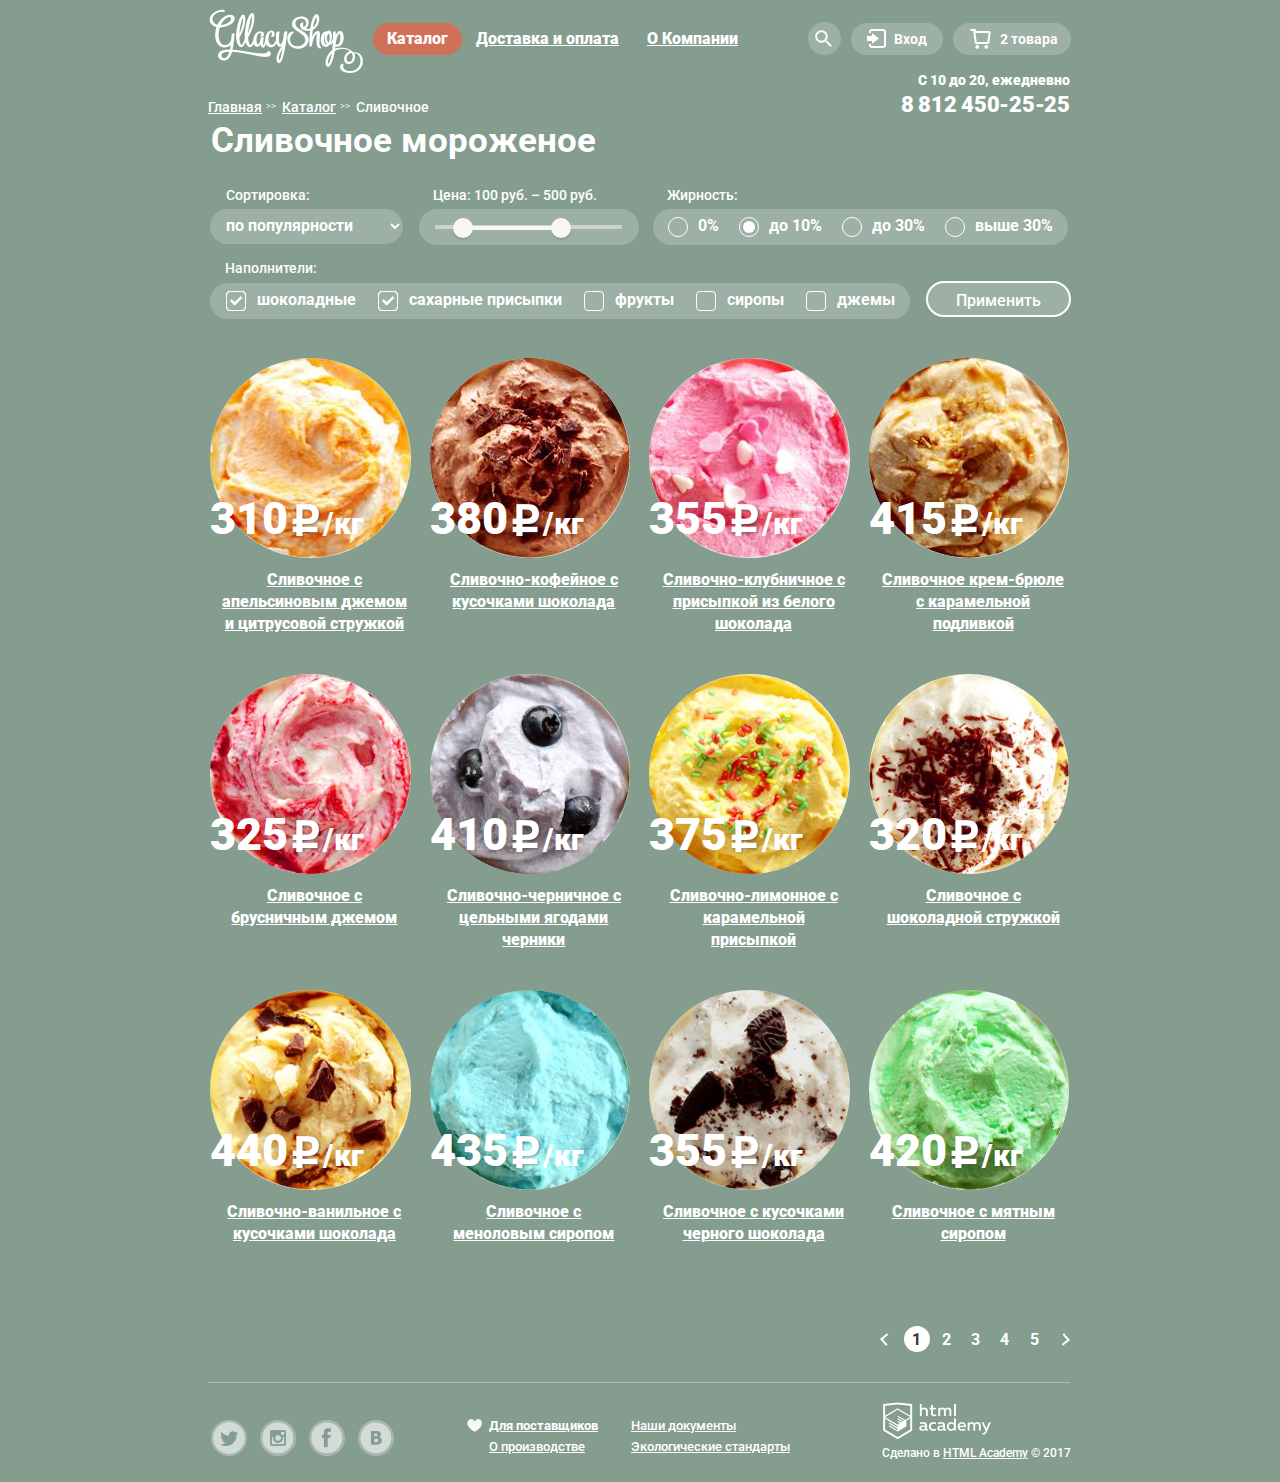
==== commit 183dcfc9: "#35" ====
--- a/catalog.html
+++ b/catalog.html
@@ -1,201 +1,303 @@
 <!DOCTYPE html>
 <html lang="ru">
-  <head>
-    <meta charset="utf-8">
-    <title>Gllacy</title>
-    <link rel="stylesheet" href="css/normalize.css">
-    <link rel="stylesheet" type="text/css" href="css/style.css">
-    <link href="https://fonts.googleapis.com/css?family=Roboto:700,900,500&subset=latin,cyrillic" rel="stylesheet" type="text/css">
-  </head>
-  <body>
-      	<div class="content-wrapper">
-	        <header class="main-header">
-	            <nav class="main-navigation">
-	              <div class="index-logo">
-	                    <img src="img/logo.png" width="154" height="64" alt="Gllacy Shop">
-	              </div>
-	              <ul>
-	                <li><a href="#">Каталог</a>
-	                  <ul class="catalog-nav">
-	                    <li><a href="#">Новинки</a></li>
-	                    <li><a href="#">Сливочное</a></li>
-	                    <li><a href="#">Щербеты</a></li>
-	                    <li><a href="#">Фруктовый лед</a></li>
-	                    <li><a href="#">Мелорин</a></li>
-	                  </ul>
-	                </li>
-	                <li><a href="#">Доставка и оплата</a></li>
-	                <li><a href="#">О Компании</a></li>
-	              </ul>
-	            </nav>
-	            <div class="user-block">
-	              <a class="basket" href="#">Пусто</a>
-	              <a class="login" href="#">Вход</a>
-	              <form class="user-search">
-	                <input id="search-id" type="search" placeholder="Что ищем?">
-	                <label for="search-id">Поиск по сайту</label>
-	              </form>              
-	              <div class="login-window">
-	                <form action="">
-	                  <input type="email" name="email" placeholder="Электронная почта" required>
-	                  <input type="password" name="login" placeholder="Пароль" required>
-	                  <input type="submit" value="Отправить">
-	                </form>
-	                <a href="#">Забыли пароль?</a>
-	                <a href="#">Новая регистрация</a>
-	              </div>
-	              <p class="timetable">С 10 до 20, ежедневно</p>
-	              <p class="tel">8 812 450-25-25</p>
-	          	</div>
-	        </header>
-        <main class="catalog-main container">
-			<div class="breadcrumbs">
-				<ul>
-					<li><a href="#">Главная</a></li>
-					<li><a href="#">Каталог</a></li>
-					<li><a>Сливочное</a></li>
-				</ul>
-			</div>
-			<h1>Сливочное мороженое</h1>
-			<section class="filters">
-				<form action="">
-					<div class="sorting">
-						<h3>Сортировка:</h3>
-						<select name="sorting">
-							<option value="popularity">по популярности:</option>
-						</select>	
-					</div>
-					<!--добавить фильтр по цене-->
-					<div class="fatness">
-						<h3>Жирность:</h3>
-						<div class="group-1">
-							<label for="0-field">0%</label>
-							<input id="0-field" name="fatness-type" type="radio" value="0">
+	<head>
+		<meta charset="utf-8">
+		<title>Gllacy</title>
+		<link rel="stylesheet" href="css/normalize.css">
+		<link rel="stylesheet" type="text/css" href="css/style.min.css">
+		<link href="https://fonts.googleapis.com/css?family=Roboto:700,900,500&subset=latin,cyrillic" rel="stylesheet" type="text/css">
+	</head>
+	<body>
+		<div class="content-wrapper">
+			<header class="main-header">
+				<nav class="main-navigation">
+					<div class="index-logo">
+						<a href="index.html" class="index-link">
+							<img src="img/logo.png" width="154" height="64" alt="Gllacy Shop">
+						</a>
+					</div>
+					<ul>
+						<li>
+							<a class="active" href="#">Каталог</a>
+							<ul class="catalog-nav">
+								<li class="new"><a href="#">Новинки</a></li>
+								<li><a href="#">Сливочное</a></li>
+								<li><a class="active" href="#">Щербеты</a></li>
+								<li><a href="#">Фруктовый лед</a></li>
+								<li><a href="#">Мелорин</a></li>
+							</ul>
+						</li>
+						<li><a href="#">Доставка и оплата</a></li>
+						<li><a href="#">О Компании</a></li>
+					</ul>
+				</nav>
+				<div class="user-block">
+					<div class="basket">
+						<a class="basket-btn" href="#">2 товара</a>
+						<div class="basket-full">
+						<table class="basket-full-1">
+							<tr>
+								<td class="col0"><a class="delete">&#10006;</a></td>
+								<td class="col1"><img src="img/ice-min1.png" alt="mini-ice" width="33" height="33"></td>
+								<td class="col2">Пломбир с апельсиновым джемом</td>
+								<td class="col3">1,5 кг x <span class="col-price">200 руб.</span></td>
+								<td class="col4">300 руб.</td>
+							</tr>
+							<tr>
+								<td class="col0"><a class="delete">&#10006;</a></td>
+								<td class="col1"><img src="img/ice-min2.png" alt="mini-ice" width="33" height="33"></td>
+								<td class="col2">Клубничный пломбир с присыпкой из белого шоколада</td>
+								<td class="col3">1,5 кг x <span class="col-price">300 руб.</span></td>
+								<td class="col4">450 руб.</td>
+							</tr>
+						</table>
+						<hr>
+						<div>
+							<span class="basket-price">Итого: 750 руб.</span>
+						</div>
+						<div class="btn">
+							<a href="#">Оформить заказ</a>
+						</div>
+					</div>
+				</div>
+				<div class="login-form">
+					<a class="login" href="#">Вход</a>
+					<div class="login-window">
+						<form action="https://echo.htmlacademy.ru" method="post">
+							<input type="email" name="email" placeholder="Электронная почта" required>
+							<input type="text" name="password" id="password-field" placeholder="Пароль">
+							<input class="btn" type="submit" value="Войти">
+							<a href="#">Забыли пароль?</a>
+							<a href="#">Новая регистрация</a>
+						</form>
+					</div>
+				</div>
+				<div class="search">
+					<a class="search-btn" href="#">Поиск</a>
+					<div class="search-form">
+						<form action="https://echo.htmlacademy.ru" method="post">
+							<label for="search">Что ищем?</label>
+							<input type="search" name="search" placeholder="Что ищем?" id="search">
+							<div class="buttons">
+								<input type="submit" value="Поиск">
+							</div>
+						</form>
+					</div>
+				</div>
+				<p class="timetable">С 10 до 20, ежедневно</p>
+				<p class="tel">8 812 450-25-25</p>				
+			</header>
+			<main class="catalog-main container">
+				<div class="breadcrumbs">
+					<ul>
+						<li><a href="index.html">Главная</a></li>
+						<li><a href="#">Каталог</a></li>
+						<li><a class="active">Сливочное</a></li>
+					</ul>
+				</div>
+				<h1>Сливочное мороженое</h1>
+				<section class="filter clearfix">
+					<form action="https://echo.htmlacademy.ru" method="post">
+						<fieldset class="sort">
+							<legend class="filter-name">Сортировка:</legend>
+							<div class="form-style">
+								<select name="sorting">
+									<option value="По популярности"> по популярности </option>
+									<option value="Сначала недорогие"> Сначала недорогие </option>
+									<option value="Сначала дорогие"> Сначала дорогие </option>
+									<option value="По жирности"> По жирности </option>
+								</select>
+							</div>
+						</fieldset>
+						<fieldset class="filter-price">
+							<legend class="filter-name">Цена: 100 руб. – 500 руб.</legend>
+							<div class="range-controls">
+								<div class="scale">
+									<div class="bar"></div>
+								</div>
+								<div class="toggle min-toggle"></div>
+								<div class="toggle max-toggle"></div>
+							</div>
+						</fieldset>
+						<fieldset class="filter-fat">
+							<legend class="filter-name">Жирность:</legend>
+							<div class="fat-style">
+								<div class="filter-fat-item">
+									<input type="radio" name="fat" value="0%" id="filter-fat0">
+									<label for="filter-fat0">0&#37;</label>
+								</div>
+								<div class="filter-fat-item">
+									<input type="radio" name="fat" value="10%" id="filter-fat10" checked>
+									<label for="filter-fat10">до 10&#37;</label>
+								</div>
+								<div class="filter-fat-item">
+									<input type="radio" name="fat" value="до 30%" id="filter-fat30">
+									<label for="filter-fat30">до 30&#37;</label>
+								</div>
+								<div class="filter-fat-item">
+									<input type="radio" name="fat" value="выше 30%" id="filter-fat">
+									<label for="filter-fat">выше 30&#37;</label>
+								</div>
+							</div>
+						</fieldset>
+						<fieldset class="filter-topping">
+							<legend class="filter-name">Наполнители:</legend>
+							<div class="topping-style">
+								<div class="filter-topping-item">
+									<input type="checkbox" name="topping" value="шоколад" id="filter-topping1" checked>
+									<label for="filter-topping1">Шоколадные</label>
+								</div>
+								<div class="filter-topping-item">
+									<input type="checkbox" name="topping" value="сахарные присыпки" id="filter-topping2" checked>
+									<label for="filter-topping2">Сахарные присыпки</label>
+								</div>
+								<div class="filter-topping-item">
+									<input type="checkbox" name="topping" value="фрукты" id="filter-topping3">
+									<label for="filter-topping3">Фрукты</label>
+								</div>
+								<div class="filter-topping-item">
+									<input type="checkbox" name="topping" value="сиропы" id="filter-topping4">
+									<label for="filter-topping4">Сиропы</label>
+								</div>
+								<div class="filter-topping-item">
+									<input type="checkbox" name="topping" value="джемы" id="filter-topping5">
+									<label for="filter-topping5">Джемы</label>
+								</div>
+							</div>
+						</fieldset>
+						<div class="filter-button">
+							<input class="filter-btn" type="submit" value="Применить">
+						</div>
+					</form>
+				</section>
+				<section class="products">
+					<div class="product">
+						<img src="img/product-1.jpg" width="200" height="200" alt="">
+						<p>310 <span class="ruble">руб.</span><span class="kilo">/кг</span></p>
+						<a href="#">Сливочное с апельсиновым джемом и цитрусовой стружкой</a>
+						<div class="hidden">
+							<a class="btn" href="#">Быстрый просмотр</a>
+						</div>
+					</div>
+					<div class="product">
+						<img src="img/product-2.jpg" width="200" height="200" alt="">
+						<p>380 <span class="ruble">руб.</span><span class="kilo">/кг</span></p>
+						<a href="#">Сливочно-кофейное с кусочками шоколада</a>
+						<div class="hidden">
+							<a class="btn" href="#">Быстрый просмотр</a>
+						</div>
+					</div>
+					<div class="product">
+						<img src="img/product-3.jpg" width="200" height="200" alt="">
+						<p>355 <span class="ruble">руб.</span><span class="kilo">/кг</span></p>
+						<a href="#">Сливочно-клубничное с присыпкой из белого шоколада</a>
+						<div class="hidden">
+							<a class="btn" href="#">Быстрый просмотр</a>
+						</div>
+					</div>
+					<div class="product">
+						<img src="img/product-4.jpg" width="200" height="200" alt="">
+						<p>415 <span class="ruble">руб.</span><span class="kilo">/кг</span></p>
+						<a href="#">Сливочное крем-брюле с карамельной подливкой</a>
+						<div class="hidden">
+							<a class="btn" href="#">Быстрый просмотр</a>
+						</div>
+					</div>
 
-							<label for="10-field">до 10%</label>
-							<input id="10-field" name="fatness-type" type="radio" value="10" checked>
+					<div class="product">
+						<img src="img/product-5.jpg" width="200" height="200" alt="">
+						<p>325 <span class="ruble">руб.</span><span class="kilo">/кг</span></p>
+						<a href="#">Сливочное с брусничным джемом</a>
+						<div class="hidden">
+							<a class="btn" href="#">Быстрый просмотр</a>
+						</div>
+					</div>
+					<div class="product">
+						<img src="img/product-6.jpg" width="200" height="200" alt="">
+						<p>410 <span class="ruble">руб.</span><span class="kilo">/кг</span></p>
+						<a href="#">Сливочно-черничное с цельными ягодами черники</a>
+						<div class="hidden">
+							<a class="btn" href="#">Быстрый просмотр</a>
+						</div>
+					</div>
+					<div class="product">
+						<img src="img/product-7.jpg" width="200" height="200" alt="">
+						<p>375 <span class="ruble">руб.</span><span class="kilo">/кг</span></p>
+						<a href="#">Сливочно-лимонное с карамельной<br> присыпкой</a>
+						<div class="hidden">
+							<a class="btn" href="#">Быстрый просмотр</a>
+						</div>
+					</div>
+					<div class="product">
+						<img src="img/product-8.jpg" width="200" height="200" alt="">
+						<p>320 <span class="ruble">руб.</span><span class="kilo">/кг</span></p>
+						<a href="#">Сливочное с шоколадной стружкой</a>
+						<div class="hidden">
+							<a class="btn" href="#">Быстрый просмотр</a>
+						</div>
+					</div>
 
-							<label for="30-field">до 30%</label>
-							<input id="30-field" name="fatness-type" type="radio" value="30">
-							<label for="more-field">выше 30%</label>
-							<input id="more-field" name="fatness-type" type="radio" value="more">			
-						</div>					
-					</div>
-					<div class="filler">
-						<h3>Наполнители:</h3>
-						<div class="group-2">
-				            <input id="chocolate-field" name="chocolate" type="checkbox" checked>
-				            <label for="chocolate-field">шоколадные</label>
-				            
-				            <input id="sugar-field" name="sugar" type="checkbox" checked>
-				            <label for="sugar-field">сахарные присыпки</label>
-
-				            <input id="fruits-field" name="fruits" type="checkbox">
-				            <label for="fruits-field">фрукты</label>
-
-				            <input id="syrup-field" name="syrup" type="checkbox">
-				            <label for="syrup-field">сиропы</label>
-
-				            <input id="jam-field" name="jam" type="checkbox">
-				            <label for="jam-field">джемы</label>
-						</div>	
-					</div>
-					<input class="btn" type="submit" value="Применить">
-				</form>
-			</section>
-			<section class="products">
-				<div class="product">
-            		<img src="img/product-1.jpg" width="200" height="200" alt="">
-            		<p>310 <span class="ruble">руб.</span><span class="kilo">/кг</span></p>
-            		<a href="#">Сливочное с апельсиновым джемом и цитрусовой стружкой</a>
-          		</div>
-          <div class="product">
-            <img src="img/product-2.jpg" width="200" height="200" alt="">
-            <p>380 <span class="ruble">руб.</span><span class="kilo">/кг</span></p>
-            <a href="#">Сливочно-кофейное с кусочками шоколада</a>
-          </div>
-          <div class="product">
-            <img src="img/product-3.jpg" width="200" height="200" alt="">
-            <p>355 <span class="ruble">руб.</span><span class="kilo">/кг</span></p>
-            <a href="#">Сливочно-клубничное с присыпкой из белого шоколада</a>
-          </div>
-          <div class="product">
-            <img src="img/product-4.jpg" width="200" height="200" alt="">
-            <p>415 <span class="ruble">руб.</span><span class="kilo">/кг</span></p>
-            <a href="#">Сливочное крем-брюле с карамельной подливкой</a>
-          </div>
-           <div class="product">
-            <img src="img/product-1.jpg" width="200" height="200" alt="">
-            <p>310 <span class="ruble">руб.</span><span class="kilo">/кг</span></p>
-            <a href="#">Сливочное с апельсиновым джемом и цитрусовой стружкой</a>
-          </div>
-          <div class="product">
-            <img src="img/product-2.jpg" width="200" height="200" alt="">
-            <p>380 <span class="ruble">руб.</span><span class="kilo">/кг</span></p>
-            <a href="#">Сливочно-кофейное с кусочками шоколада</a>
-          </div>
-          <div class="product">
-            <img src="img/product-3.jpg" width="200" height="200" alt="">
-            <p>355 <span class="ruble">руб.</span><span class="kilo">/кг</span></p>
-            <a href="#">Сливочно-клубничное с присыпкой из белого шоколада</a>
-          </div>
-          <div class="product">
-            <img src="img/product-4.jpg" width="200" height="200" alt="">
-            <p>415 <span class="ruble">руб.</span><span class="kilo">/кг</span></p>
-            <a href="#">Сливочное крем-брюле с карамельной подливкой</a>
-          </div>
-           <div class="product">
-            <img src="img/product-1.jpg" width="200" height="200" alt="">
-            <p>310 <span class="ruble">руб.</span><span class="kilo">/кг</span></p>
-            <a href="#">Сливочное с апельсиновым джемом и цитрусовой стружкой</a>
-          </div>
-          <div class="product">
-            <img src="img/product-2.jpg" width="200" height="200" alt="">
-            <p>380 <span class="ruble">руб.</span><span class="kilo">/кг</span></p>
-            <a href="#">Сливочно-кофейное с кусочками шоколада</a>
-          </div>
-          <div class="product">
-            <img src="img/product-3.jpg" width="200" height="200" alt="">
-            <p>355 <span class="ruble">руб.</span><span class="kilo">/кг</span></p>
-            <a href="#">Сливочно-клубничное с присыпкой из белого шоколада</a>
-          </div>
-          <div class="product">
-            <img src="img/product-4.jpg" width="200" height="200" alt="">
-            <p>415 <span class="ruble">руб.</span><span class="kilo">/кг</span></p>
-            <a href="#">Сливочное крем-брюле с карамельной подливкой</a>
-          </div>
-			</section>
-			<div class="paginator">
-		        <a class="btn-catalog active">1</a>
-		        <a class="btn-catalog" href="#">2</a>
-		        <a class="btn-catalog" href="#">3</a>
-		       	<a class="btn-catalog" href="#">4</a>
-		        <a class="btn-catalog" href="#">5</a>
-		        <a class="btn-catalog" href="#">следующая</a>
-		    </div>
-		</main>
-        <footer class="main-footer container clearfix">
-          <div class="footer-social footer-block">
-              <a class="social-btn social-btn-vk" href="#">Вконтакте</a>
-              <a class="social-btn social-btn-fb" href="#">Фейсбук</a>
-              <a class="social-btn social-btn-inst" href="#">Инстаграм</a>
-              <a class="social-btn social-btn-tw" href="#">Твиттер</a>
-          </div>
-          <div class="footer-links footer-block">
-            <div>
-              <a href="#">Для поставщиков</a>
- 	<a href="#">О производстве</a> 
-            </div>
-            <div>
-              <a href="#">Наши документы</a>
-              <a href="#">Экологические стандарты</a>
-            </div>
-          </div>
-          <div class="footer-copyright footer-block">
-            <a href="#">HTML Academy</a>
-            <p>Сделано в <a href="#">HTML Academy</a> &copy; 2017</p>
-          </div>
-        </footer>    
-      </div>
-    </div>
-  </body>
+					<div class="product">
+						<img src="img/product-9.jpg" width="200" height="200" alt="">
+						<p>440 <span class="ruble">руб.</span><span class="kilo">/кг</span></p>
+						<a href="#">Сливочно-ванильное с кусочками шоколада</a>
+						<div class="hidden">
+							<a class="btn" href="#">Быстрый просмотр</a>
+						</div>
+					</div>
+					<div class="product">
+						<img src="img/product-10.jpg" width="200" height="200" alt="">
+						<p>435 <span class="ruble">руб.</span><span class="kilo">/кг</span></p>
+						<a href="#">Сливочное с<br> меноловым сиропом</a>
+						<div class="hidden">
+							<a class="btn" href="#">Быстрый просмотр</a>
+						</div>
+					</div>
+					<div class="product">
+						<img src="img/product-11.jpg" width="200" height="200" alt="">
+						<p>355 <span class="ruble">руб.</span><span class="kilo">/кг</span></p>
+						<a href="#">Сливочное с кусочками черного шоколада</a>
+						<div class="hidden">
+							<a class="btn" href="#">Быстрый просмотр</a>
+						</div>
+					</div>
+					<div class="product">
+						<img src="img/product-12.jpg" width="200" height="200" alt="">
+						<p>420 <span class="ruble">руб.</span><span class="kilo">/кг</span></p>
+						<a href="#">Сливочное с мятным сиропом</a>
+						<div class="hidden">
+							<a class="btn" href="#">Быстрый просмотр</a>
+						</div>
+					</div>
+				</section>
+				<div class="paginator">
+					<a class="btn-catalog" href="#">предыдущая</a>
+					<a class="btn-catalog active">1</a>
+					<a class="btn-catalog" href="#">2</a>
+					<a class="btn-catalog" href="#">3</a>
+					<a class="btn-catalog" href="#">4</a>
+					<a class="btn-catalog" href="#">5</a>
+					<a class="btn-catalog" href="#">следующая</a>
+				</div>
+			</main>
+			<footer class="main-footer container clearfix">
+				<div class="footer-social footer-block">
+					<a class="social-btn social-btn-vk" href="#">Вконтакте</a>
+					<a class="social-btn social-btn-fb" href="#">Фейсбук</a>
+					<a class="social-btn social-btn-inst" href="#">Инстаграм</a>
+					<a class="social-btn social-btn-tw" href="#">Твиттер</a>
+				</div>
+				<div class="footer-links">
+					<a class="footer-link for-supp" href="#">Для поставщиков</a>
+					<a class="footer-link" href="#">Наши документы</a> 
+					<a class="footer-link" href="#">О производстве</a>
+					<a class="footer-link" href="#">Экологические стандарты</a>
+				</div>
+				<div class="footer-copyright footer-block">
+					<a href="#">HTML Academy</a>
+					<p>Сделано в <a href="#">HTML Academy</a> &copy; 2017</p>
+				</div>
+			</footer>  
+		</div>
+	</body>
+</html>
--- a/css/style.min.css
+++ b/css/style.min.css
@@ -0,0 +1 @@
+.site-wrapper,body{background-color:#849d8f}body{font-family:"Roboto","Arial","Helvetica",sans-serif;font-size:18px;line-height:1.2;color:#000}body>input[type=radio]{display:none}.main-navigation li,a{font-size:16px;line-height:18px;font-weight:700}a{color:#fff;text-decoration:underline}a:active,a:hover{color:#ffbc9e}.hit a,.main-navigation a,.product a,a,h1,h2{font-family:"Roboto","Arial","Helvetica",sans-serif}h1{line-height:41px;color:#fff;font-weight:700;font-size:35px}.hit a,.main-navigation a,.product a,h2{font-size:16px}h2{line-height:22px;color:#000;text-decoration:underline;font-weight:500}.clearfix::after{content:"";display:table;clear:both}.site-wrapper{min-width:940px;background-repeat:no-repeat;background-position:top center;-webkit-transition:background-image .5s ease,background-color .5s ease;transition:background-image .5s ease,background-color .5s ease}.content-wrapper{width:900px;margin:0 auto;padding:0 2.2%}.site-wrapper::after{content:"";visibility:hidden}.site-wrapper::before{background-image:url(../img/slide-2.png)}.site-wrapper::after{background-image:url(../img/slide-3.png)}.index-logo{float:left;margin-right:10px;margin-left:2px}.main-navigation{float:left;min-width:560px;padding:9px 0 0 17px;font-size:0}.main-navigation .index-link{margin:0;padding:0}.main-navigation .index-link:hover{margin:0;padding:0;background:0 0}.main-navigation .index-link:active{margin:0;padding:0;box-shadow:none}.main-navigation ul{float:left;padding:0;margin:0;font-size:0}.main-navigation>ul{margin-top:14px}.main-navigation li{position:relative;display:inline-block;padding-bottom:10px;vertical-align:top;list-style:none}.hit a,.main-navigation a,.product a{font-weight:900}.main-navigation a{line-height:18px}.hit a,.product a{color:#fff}.main-navigation a{display:block;color:#fff;padding:7px 14px;border-radius:50px}.main-navigation a:hover{background-color:#f7f6f3;color:#333;text-decoration:none}.main-navigation a:active{box-shadow:inset 0 2px 2px 0 #696969}.basket:hover .basket-full,.login-form:hover .login-window,.main-navigation li:hover .catalog-nav,.search:hover .search-form{display:block}.main-navigation .active{box-shadow:none}.catalog-nav{position:absolute;top:38px;left:-5px;display:none;z-index:2;list-style:none;width:143px;margin:0;background-color:#f8f7f4;border-radius:5px;box-shadow:0 20px 20px 0 rgba(0,0,0,.4)}.catalog-nav li{position:relative;display:block;padding:0;margin:0}.catalog-nav li:first-child{padding-bottom:4px}.catalog-nav li:first-child::after{content:"";position:absolute;top:36px;left:6px;height:1px;width:128px;background:rgba(53,53,53,.2)}.catalog-nav a{display:block;padding-left:20px;margin:2px 0;color:#323232;text-decoration:none;font-weight:400;font-size:14px;line-height:16px;border-radius:0}.catalog-nav .new a{font-weight:700}.catalog-nav a:hover{color:#323232;background-color:#fbded7}.catalog-nav a:active{color:#323232;background-color:#f6b5a5;box-shadow:none}.catalog-nav .active,.main-navigation .active{color:#fff;background-color:#d07058;text-decoration:none}.search,.user-block{float:right;margin-right:2.25%}.search{margin-left:23px;margin-right:10px;margin-top:22px;padding-bottom:5px;position:relative}.search-form{display:none;position:absolute;z-index:2;top:38px;left:-307px;width:310px;padding:20px 15px 0;background:#f8f7f4;box-shadow:0 20px 20px 0 rgba(0,0,0,.4);border-radius:5px}.search-form input{width:100%;padding:9px 12px;margin-bottom:18px;font-size:14px;line-height:24px;color:#999;font-family:"Roboto";font-weight:400;border:1px solid #d3d3d2;border-radius:5px}.search-form input:hover{border:2px solid #c7c6c5;line-height:22px}.search-form input:focus{border:2px solid #8fbdec;line-height:22px;position:relative}.search-form label{position:absolute}input:focus::-webkit-input-placeholder{font-size:0}input:focus+.search-form label{color:#5b9ddf;position:absolute;top:30px;font-size:11px;line-height:13px}.search-form .buttons{display:none}.search-btn{display:inline-block;position:relative;vertical-align:top;width:33px;min-height:33px;font-size:0;background-color:rgba(255,255,255,.2);border-radius:50%}.search-btn::before{position:absolute;content:"";width:20px;height:20px;top:6px;left:5px;background:url(../img/sprite.png) 2px -461px}.search-btn:hover::before{background:#f8f7f4 url(../img/search.png) 2px 2px no-repeat}.search-btn:hover{background:#f8f7f4}.login-form{float:right;margin-right:10px;margin-top:23px;position:relative;padding-bottom:5px}.login-form input:hover{line-height:24px}.login-form input:focus,select[name=sorting]:focus{outline:transparent}.breadcrumbs a:active,.breadcrumbs a:hover,.footer-links a:active,.footer-links a:hover,.hit a:active,.hit a:hover,.login-form a:active,.login-form a:hover,.product a:active,.product a:hover{color:#ffbc9e}.login-window{display:none;position:absolute;z-index:2;top:35px;left:-180px;width:235px;min-height:174px;padding:20px 20px 0;background:#f8f7f4;box-shadow:0 20px 20px 0 rgba(0,0,0,.4);border-radius:5px}.login-window input{width:92%;padding:10px;margin-bottom:18px;font-size:14px;line-height:24px;color:#999;font-family:"Roboto";font-weight:400;border:1px solid #d3d3d2;border-radius:5px}.btn{display:inline-block;vertical-align:top;text-decoration:none;text-shadow:0 2px 5px rgba(160,32,11,.76);background:#f26843;background:-webkit-linear-gradient(top,#f26843 0%,#e74a35 100%);background:linear-gradient(to bottom,#f26843 0%,#e74a35 100%);box-shadow:0 2px 2px rgba(172,16,0,.64)}.btn:hover{background:-webkit-linear-gradient(top,#f58669 0%,#ec6f5e 100%);background:linear-gradient(to bottom,#f58669 0%,#ec6f5e 100%);box-shadow:0 2px 2px #ac1000}.btn:active{background:-webkit-linear-gradient(top,#d84732 0%,#e1613e 100%);background:linear-gradient(to bottom,#d84732 0%,#e1613e 100%);box-shadow:inset 0 2px 2px #ac1000}.login-window a{float:left;color:#323232;font-size:13px;line-height:24px;margin-left:14px;font-weight:400}.login-window .btn{float:left;width:100px;font-size:18px;line-height:24px;font-weight:700;color:#fff;padding:10px 5px;text-shadow:none;box-shadow:none;border-radius:20px;border:0}.basket,.login{position:relative;text-align:right}.login{display:inline-block;vertical-align:top;padding:8px 16px;background-color:rgba(255,255,255,.2);font-size:14px;line-height:16px;color:#fff;text-decoration:none;border-radius:50px;width:60px}.basket-btn::before,.login::before{position:absolute;content:"";width:23px;height:20px;top:6px}.login::before{background:url(../img/sprite.png) -1px -109px;left:16px}.login:hover{color:#323232;background:#f8f7f4}.login:hover::before{background:#f8f7f4 url(../img/enter.png) 0 0 no-repeat}.basket{float:right;width:117px;margin-top:23px;padding-bottom:5px}.basket-full,.basket-full-1{font-size:13px;line-height:16px}.basket-full{z-index:2000;display:none;width:515px;padding:5px 12px 17px;position:absolute;top:36px;right:0;background:#f8f7f4;box-shadow:0 20px 20px 0 rgba(0,0,0,.4);color:#323232;border-radius:5px}.basket-full-1{border-collapse:separate;border-spacing:0 20px;text-align:left}.basket-full-1 .delete{color:#323232;cursor:pointer}.col0{padding-top:0}.col0,.col1,.col2{padding-right:10px}.col1{padding-top:3px}.col2{width:220px;text-align:left}.col3{width:115px}.col4{width:80px}.col-price{color:#999}.basket-price{font-size:15px;line-height:18px;font-weight:700}.basket-full .btn{margin-top:15px;font-size:18px;line-height:24px;font-weight:700;text-shadow:none;padding:10px}.basket-full a{color:#fff;text-decoration:none}.basket-btn,.tel,.timetable{font-size:14px;line-height:16px;color:#fff}.basket-btn{display:inline-block;vertical-align:top;position:relative;width:59px;padding:8px 12px 8px 47px;background-color:rgba(255,255,255,.2);text-decoration:none;border-radius:50px;text-align:left}.basket-btn::before{left:17px;background:url(../img/sprite.png) 0 -148px}.basket-btn:hover,.basket-btn:hover::before{opacity:1;color:#323232;background-position:0 0}.tel,.timetable{margin:72px 0 0;text-align:right;font-family:"Roboto","Arial","Helvetica",sans-serif;font-weight:900}.tel{font-size:22px;line-height:24px;margin:5px 0 0;letter-spacing:-.28px}.slider{position:relative;text-align:center;color:#fff}.slide{padding-top:392px;display:none}.slide-title{max-width:670px;text-align:center;margin:0 auto 30px;font-weight:800;font-size:60px;line-height:60px}.slide-btn{margin:0 310px;display:inline-block;padding:10px 42px 13px;font-weight:600;font-size:31px;line-height:41px;vertical-align:top;color:#fff;text-decoration:none;text-shadow:0 2px 5px rgba(160,32,11,.76);background:#f26843;background:-webkit-linear-gradient(top,#f26843 0%,#e74a35 100%);background:linear-gradient(to bottom,#f26843 0%,#e74a35 100%);border-radius:100px;box-shadow:0 2px 2px rgba(172,16,0,.64)}.slide-btn:hover{color:#fff;background:-webkit-linear-gradient(top,#f58669 0%,#ec6f5e 100%);background:linear-gradient(to bottom,#f58669 0%,#ec6f5e 100%);box-shadow:0 2px 2px #ac1000}.slide-btn:active{color:#fff;background:-webkit-linear-gradient(top,#d84732 0%,#e1613e 100%);background:linear-gradient(to bottom,#d84732 0%,#e1613e 100%);box-shadow:inset 0 2px 2px #ac1000}.slider-controls{position:absolute;top:563px;left:18%;z-index:20;font-size:0}.slider-controls label{display:inline-block;width:17px;height:17px;margin-right:8px;vertical-align:top;background-color:transparent;border:2px solid #fff;border-radius:50%;cursor:pointer}#btn-1:checked~.site-wrapper #slide1,#btn-2:checked~.site-wrapper #slide2,#btn-3:checked~.site-wrapper #slide3{display:block}#btn-1:checked~.site-wrapper{background-color:#849d8f;background-image:url(../img/slide-1.png)}#btn-2:checked~.site-wrapper{background-color:#8996a6;background-image:url(../img/slide-2.png)}#btn-3:checked~.site-wrapper{background-color:#9d8b84;background-image:url(../img/slide-3.png)}#btn-1:checked~.site-wrapper label[for=btn-1],#btn-2:checked~.site-wrapper label[for=btn-2],#btn-3:checked~.site-wrapper label[for=btn-3]{background-color:#fff}.slider-controls label:hover{background-color:rgba(225,225,225,.4)}.banners{padding:41px 2.2% 30px}.banner{box-sizing:border-box;padding:0 20px 24px}.banner p{font-family:"Roboto","Arial","Helvetica",sans-serif;font-weight:900;font-size:18px;line-height:22px;color:#fff;margin-top:15px;margin-bottom:16px;margin-left:1px}.banner b{font-size:35px;line-height:41px;margin-left:-2px}.left-column,.right-column{max-width:48.8%;border-radius:15px}.left-column{float:left;max-width:48.9%}.right-column{float:right}.banners .left-column{background:#b22a4a url(../img/razz-bg.jpg)}.banners .right-column{background:#412920 url(../img/chocolate-bg.jpg)}.banner-btn{float:right;margin-top:7px;padding:9px 24px 11px 22px;font-family:"Roboto","Arial","Helvetica",sans-serif;font-size:18px;line-height:24px;color:#fff;font-weight:900;text-decoration:none;background:#f26843;background:-webkit-linear-gradient(top,#f26843 0%,#e74a35 100%);background:linear-gradient(to bottom,#f26843 0%,#e74a35 100%);border-radius:100px;box-shadow:0 2px 2px rgba(172,16,0,.64)}.banner-btn:hover{color:#fff;background:-webkit-linear-gradient(top,#f58669 0%,#ec6f5e 100%);background:linear-gradient(to bottom,#f58669 0%,#ec6f5e 100%);box-shadow:0 2px 2px #ac1000}.banner-btn:active{color:#fff;background:-webkit-linear-gradient(top,#d84732 0%,#e1613e 100%);background:linear-gradient(to bottom,#d84732 0%,#e1613e 100%);box-shadow:inset 0 2px 2px #ac1000}.hit:hover::before,.product:hover::before{content:"";background:rgba(255,255,255,.2);position:absolute;top:1px;left:1px;z-index:2;width:220px;height:calc(100% + 46px);border-radius:5px;box-shadow:0 20px 20px 0 rgba(0,0,0,.4)}.hit::before{position:absolute;content:"";background:#fff url(../img/hit.png);width:60px;height:60px;top:10px;border-radius:50%;left:11px}.hit:last-child,.product:last-child{margin-right:0}.hit img,.product img{border-radius:50%;margin-bottom:-60px}.product img{margin-bottom:-67px;width:103%}.hit p,.seo h2,.seo p{font-family:"Roboto","Arial","Helvetica",sans-serif}.hit p{font-weight:900;font-size:45px;line-height:1;margin:0 0 14px;padding:0;color:#fff}.hit .ruble,.product .ruble,.seo{font-size:0}.hit .kilo,.product .kilo{position:relative;font-size:30px;margin-left:24px}.hit .kilo::before,.product .kilo::before{position:absolute;content:"";width:30px;height:33px;top:-3px;left:-32px;background:url(../img/ruble.png)}.hit a,.product a{padding:13px 3.5% 10px 4.5%;line-height:22px;display:block;text-align:center;width:98%}.hit .hidden,.product .hidden{position:absolute;display:none;z-index:3;left:0;right:0;bottom:-31px}.hit:hover .hidden,.product:hover .hidden{display:block;position:absolute;z-index:3;left:14px;right:0;bottom:-30px}.hit .btn,.product .btn{z-index:2000;display:inline-block;padding:12px 0;font-weight:700;font-size:18px;line-height:20px;vertical-align:top;color:#fff;text-decoration:none;text-shadow:0 2px 5px rgba(160,32,11,.76);background:#f26843;background:-webkit-linear-gradient(top,#f26843 0%,#e74a35 100%);background:linear-gradient(to bottom,#f26843 0%,#e74a35 100%);border-radius:100px;box-shadow:0 2px 2px rgba(172,16,0,.64)}.hit .btn:hover,.product .btn:hover{color:#fff;background:-webkit-linear-gradient(top,#f58669 0%,#ec6f5e 100%);background:linear-gradient(to bottom,#f58669 0%,#ec6f5e 100%);box-shadow:0 2px 2px #ac1000}.hit .btn:active,.product .btn:active{color:#fff;background:-webkit-linear-gradient(top,#d84732 0%,#e1613e 100%);background:linear-gradient(to bottom,#d84732 0%,#e1613e 100%);box-shadow:inset 0 2px 2px #ac1000}.seo{background:#ede0c3 url(../img/wafer.png);margin-left:20px;margin-right:20px;border-radius:15px;padding:4px 18px 2px}.seo h2,.seo p{color:#323232;text-decoration:none}.seo h2{margin-bottom:22px;font-size:24px;font-weight:700;line-height:30px}.seo p{font-size:16px;font-weight:500;line-height:22px;display:inline-block;vertical-align:top;max-width:343px;padding-left:56px;margin:0 0 22px;position:relative}.seo p:nth-child(2n){margin-right:23px}.cow::before,.ice-cream::before{position:absolute;top:-12px;content:""}.ice-cream::before{background:url(../img/sprite.png) -1px -274px;width:47px;height:47px;left:3px}.cow::before{width:48px;height:48px;background:url(../img/sprite.png) 0 -694px;left:0}.leaf::before,.therm::before{position:absolute;width:47px;height:47px;top:-11px;content:""}.leaf::before{background:url(../img/sprite.png) -1px 258px;left:3px}.therm::before{background:url(../img/sprite.png) -1px -501px;left:1px}.news-and-mailing .left-column{background:#fff url(../img/strawberry-bg.jpg) 1px 0;padding:23px 110px 81px 20px;box-sizing:border-box}.news-and-mailing{position:relative;padding:40px 2.2%}.news-and-mailing .right-column{background:#f8f7f4;max-width:410px;position:relative;top:5px;z-index:200;font-family:"Roboto","Arial","Helvetica",sans-serif;font-size:16px;line-height:22px;color:#5a5a5a;font-weight:500;padding:13px 21px 35px;box-sizing:border-box;margin:0 5px 5px}.news-and-mailing p{margin-bottom:9px}.news-and-mailing::before{position:absolute;top:41px;right:20px;content:"";width:46.6%;background-image:-webkit-repeating-linear-gradient(135deg,#92cdff 0,#92cdff .5em,#fff .5em,#fff 1em,#fe9e90 1em,#fe9e90 1.5em,#fff 1.5em,#fff 2em);background-image:repeating-linear-gradient(-45deg,#92cdff 0,#92cdff .5em,#fff .5em,#fff 1em,#fe9e90 1em,#fe9e90 1.5em,#fff 1.5em,#fff 2em);height:219px;border-radius:15px}.news-text{font-size:24px;line-height:30px;font-weight:700;color:#323232;text-decoration:underline;background:rgba(255,255,255,.8)}.footer-about a:hover,.news-text:hover{color:#e84d37}.right-column form{padding:0;margin:14px 0 0}.right-column input{border:1px solid #d3d3d2;padding:9px 34px 9px 14px;margin-right:7px;font-size:16px;line-height:24px;color:#999;font-weight:500;border-radius:3px}.right-column input:hover{line-height:22px;border:2px solid #d3d3d2;padding:9px 33px 9px 13px}.map-address a,.news-and-mailing button{font-family:"Roboto","Arial","Helvetica",sans-serif;font-size:18px;line-height:24px;color:#fff;font-weight:900;background:#f16743;background:#f26843;background:-webkit-linear-gradient(top,#f16743 0%,#e84d37 100%);background:linear-gradient(to bottom,#f16743 0%,#e84d37 100%);box-shadow:0 2px 2px 0 #ac1000;padding:9px 19px 11px;border-radius:22px;border:none;text-decoration:none}.news-and-mailing button{margin-top:0;outline:transparent}.news-and-mailing .news,.news-and-mailing a,.right-column input{font-family:"Roboto","Arial","Helvetica",sans-serif}.news-and-mailing .news{margin:0 0 4px;font-size:16px;line-height:22px;color:#5a5a5a;font-weight:700}.news-and-mailing a{font-size:24px;line-height:30px;color:#353535;font-weight:900;display:inline-block;text-decoration:underline}.map{background:url(../img/map.jpg);min-height:428px}.map-address{float:right;background:#fefefe;display:inline-block;padding:14px 19px 31px 25px;margin-top:62px;margin-right:20px;border-radius:16px}.map-address p,.map-address strong{font-family:"Roboto","Arial","Helvetica",sans-serif;color:#323232}.map-address p{padding-right:38px;font-size:14px;line-height:20px;font-weight:500}.map-address strong{font-size:18px;line-height:22px;font-weight:900;display:block;margin-top:4px;margin-bottom:20px}.map-address .map-timetable{padding:0;margin:-15px 0 15px}.map-address .banner-btn{padding:10px 26px 11px 32px;margin-right:6px}.catalog-main{border-top:1px solid transparent}.breadcrumbs{margin-top:94px;margin-left:18px;margin-bottom:3px}.breadcrumbs ul{padding:0;margin:0}.breadcrumbs li{display:inline-block;position:relative}.breadcrumbs li::after{position:absolute;content:">>";top:5px;right:-8px;width:20px;height:20px;color:#fff;font-size:10px}.breadcrumbs li:last-child::after{display:none}.breadcrumbs a,.sort option{font-size:14px;line-height:16px}.breadcrumbs a{font-family:"Roboto","Arial","Helvetica",sans-serif;margin-right:16px;color:#fff;font-weight:500}.breadcrumbs .active{text-decoration:none}.breadcrumbs .active:active,.breadcrumbs .active:hover{color:#fff}.filter{margin-bottom:28px;margin-left:19px;margin-right:19px}fieldset{border-color:transparent}.sort{float:left;width:193px;margin:0 14px 0 0;padding:0}.filter-price .filter-name,.sort .filter-name{display:inline-block;vertical-align:top;padding:0;margin:0 0 6px 16px;font-size:14px;line-height:16px;color:#fff;font-weight:500}.range-controls,select[name=sorting]{background:rgba(255,255,255,.2);border-radius:20px}select[name=sorting]{border:none;font-family:"Roboto","Arial","Helvetica",sans-serif;font-size:16px;line-height:18px;font-weight:700;color:#fff;cursor:pointer;padding:6px 13px 8px 12px}select[name=sorting]:hover{background:#fff;color:#323232}.sort option{text-transform:lowercase;color:#323232;font-weight:400}.filter-price{float:left;width:220px;padding:0;margin:0 12px 0 0}.filter-price .filter-name{margin:0 0 6px 14px}.range-controls{position:relative;padding:16px 17px 16px 16px}.range-controls .scale{height:4px;background:rgba(248,247,244,.5)}.range-controls .bar{position:absolute;top:17px;left:40px;width:100px;height:4px;background:#f8f7f4}.range-controls .toggle{position:absolute;top:9px;width:20px;height:20px;border:0;border-radius:50%;background:#f8f7f4;box-shadow:0 2px 2px 0 rgba(0,0,0,.1)}.toggle.min-toggle{left:34px}.toggle.max-toggle{left:132px}.range-controls .toggle:hover{width:22px;height:22px;cursor:pointer}.filter-fat{float:left;width:415px;padding:0}.filter-fat,.filter-topping{margin:0;font-family:"Roboto","Arial","Helvetica",sans-serif;font-size:16px;line-height:18px;color:#fff;font-weight:700}.filter-fat .filter-name{display:inline-block;vertical-align:top;padding:0;margin:0 0 6px 14px;font-size:14px;line-height:16px;color:#fff;font-weight:500}.fat-style{background:rgba(255,255,255,.2);padding:8px 8px 10px 18px;border-radius:20px}.filter-fat-item{display:inline-block;position:relative;padding-right:19px}.filter-fat-item:last-child{display:inline-block;position:relative;padding-right:0}.filter-fat-item input[type=radio],.filter-topping input[type=radio],.filter-topping-item input[type=checkbox]{display:none}.filter-fat-item input[type=radio]+label{display:block;position:relative;cursor:pointer;padding-left:27px}.filter-topping-item input[type=checkbox]+label{display:block;position:relative;cursor:pointer;padding-left:0}.filter-fat-item input[type=radio]+label::before{content:"";position:absolute;top:0;left:-3px;width:18px;height:18px;border:1px solid #fff;border-radius:50%}.filter-fat-item input[type=radio]+label:hover::before{width:16px;height:16px;border:2px solid #fff}.filter-fat-item input[type=radio]:disabled+label::after,.filter-fat-item input[type=radio]:disabled+label::before,.filter-topping-item input[type=checkbox]:disabled+label::after,.filter-topping-item input[type=checkbox]:disabled+label::before{opacity:.4}.filter-topping-item input[type=checkbox]+label::before{content:"";position:absolute;top:0;left:-31px;width:18px;height:18px;border:1px solid #fff;border-radius:4px}.filter-topping-item input[type=checkbox]+label:hover::before{width:16px;height:16px;border:2px solid #fff}.filter-fat-item input[type=radio]:checked+label::after{content:"";position:absolute;top:4px;left:1px;width:12px;height:12px;border-radius:50%;background:#fff}.filter-topping-item input[type=checkbox]:checked+label::after{content:"";position:absolute;top:0;left:-31px;width:20px;height:20px;background:url(../img/checkbox.png) 0 0 no-repeat}.filter-topping{float:left;width:700px;padding:0;margin-top:14px}.filter-topping .filter-name{display:inline-block;vertical-align:top;padding:0;margin:0 0 7px 15px;font-size:14px;line-height:16px;color:#fff;font-weight:500}.topping-style{background:rgba(255,255,255,.2);padding:8px 0 10px 17px;border-radius:20px}.filter-topping-item{display:inline-block;vertical-align:top;padding-left:30px;padding-right:19px;text-transform:lowercase}.filter-topping-item:last-child{padding-right:0}.filter-topping input[type=radio]+label{display:block;position:relative;cursor:pointer}.filter-topping input[type=radio]+label::before{content:"";position:absolute;left:-32px;width:18px;height:18px;border:1px solid #fff;border-radius:3px}.filter-topping input[type=radio]:checked+label::after{content:"";position:absolute;left:-31px;background:url(../img/checkbox.png);width:20px;height:20px}.filter-button{outline:transparent;float:left;width:145px;margin-right:0;margin-top:35px}.filter-btn{font-family:"Roboto","Arial","Helvetica",sans-serif;font-size:16px;line-height:18px;margin-left:15px;display:inline-block;padding:9px 28px 5px;font-weight:500;vertical-align:top;color:#fff;text-decoration:none;border:2px solid #fff;background:rgba(255,255,255,.2);border-radius:20px;cursor:pointer}.filter-btn:focus{outline:transparent}.filter-btn:hover{color:#323232;background:#fff}.filter-btn:active{padding:11px 30px 7px;color:#323232;background:#ededed;border:2px #ededed;box-shadow:inset 0 2px 1px #696969}.btn{font-family:"Roboto","Arial","Helvetica",sans-serif;font-size:16px;line-height:19px;color:#fff;font-weight:700;padding:6px 29px 9px 9px;border-radius:20px;background-color:#f8f7f4;border:none;background-color:rgba(248,247,244,.2)}.catalog-main h1{margin:0 0 26px 2.3%}.hits,.products{margin-left:1.15%;margin-right:1.15%;margin-bottom:52px;font-size:0}.hits{margin-bottom:9px}.hit,.product{box-sizing:border-box;max-width:24.4%;display:inline-block;vertical-align:top;padding:10px 10px 19px;position:relative;margin-right:5px}.product:nth-child(4n){margin-right:0}.paginator .btn-catalog,.product p{font-family:"Roboto","Arial","Helvetica",sans-serif;color:#fff}.product p{margin:5px 0 15px;padding:0;font-weight:900;font-size:45px;line-height:1}.paginator{text-align:right;margin-bottom:30px;margin-right:10px;font-size:0}.paginator .btn-catalog{margin-right:.38%;position:relative;text-decoration:none;display:inline-block;width:26px;height:26px;border-radius:50%;font-weight:700;font-size:16px;line-height:18px;text-align:center;vertical-align:top;padding-top:5px;box-sizing:border-box;cursor:pointer}.paginator .btn-catalog:first-child,.paginator .btn-catalog:last-child{font-size:0}.btn-catalog:first-child::before{width:7px;height:7px;display:inline-block;position:absolute;content:"";top:9px;left:8px;border-right:2px solid #fff;border-top:2px solid #fff;-webkit-transform:rotate(-130deg);transform:rotate(-130deg)}.btn-catalog:last-child::after{width:7px;height:7px;display:inline-block;position:absolute;content:"";top:9px;left:8px;border-left:2px solid #fff;border-bottom:2px solid #fff;-webkit-transform:rotate(-130deg);transform:rotate(-130deg)}.btn-catalog:hover{color:#fff;background-color:#9db1a5;cursor:pointer;border-color:#fff}.btn-catalog:active,.paginator .active{background-color:#fff;color:#353535;cursor:pointer}.footer-block{font-size:0}.main-footer{border-top:1px solid #a9bbb1;padding-top:14px;margin-left:18px;margin-right:20px;padding-bottom:20px}.footer-social{float:left;max-width:200px;margin-top:23px;margin-right:63px;margin-left:3px}.social-btn{font-size:0;display:inline-block;width:32px;height:32px;margin-right:13px;background:url(../img/sprite.png);opacity:.8;border:2px solid rgba(225,225,225,.5);border-radius:25px}.social-btn:active,.social-btn:hover{opacity:1;border:2px solid rgba(225,225,225,.7)}.social-btn:active{opacity:.8}.social-btn-vk{background-position:0 -569px}.social-btn-fb{background-position:0 -342px}.social-btn-inst{background-position:0 465px}.social-btn-tw{background-position:0 32px}.footer-copyright a,.footer-copyright p,.footer-links a{font-family:"Roboto","Arial","Helvetica",sans-serif;font-weight:500}.footer-copyright a,.footer-copyright p{line-height:18px;color:#fff}.footer-links{float:left;width:360px;margin-right:26px;margin-top:20px;color:red}.footer-link{display:inline-block;vertical-align:top;text-align:left;position:relative;font-size:0;padding-left:19px;margin-right:10px}.footer-links .for-supp::before{position:absolute;content:"";width:20px;height:20px;top:1px;left:-8px;background:url(../img/sprite.png) 5px -239px}.footer-link:nth-child(2n){margin-right:0}.footer-links a{font-size:13px;line-height:18px;color:#fff}.footer-links a:first-child{font-weight:700}.footer-links a:nth-child(3n){margin-right:23px}.footer-copyright{float:right;max-width:193px;margin-right:-1px}.footer-copyright a,.footer-copyright p{font-size:12px;padding:0;margin:5px 0 0}.footer-copyright a:active,.footer-copyright a:hover{color:#ffbc9e}.footer-copyright p{margin-top:4px;margin-left:2px}.footer-copyright>a{padding:0;margin-left:3px;font-size:0;display:block;width:108px;height:38px;background:url(../img/academy-logo.png)}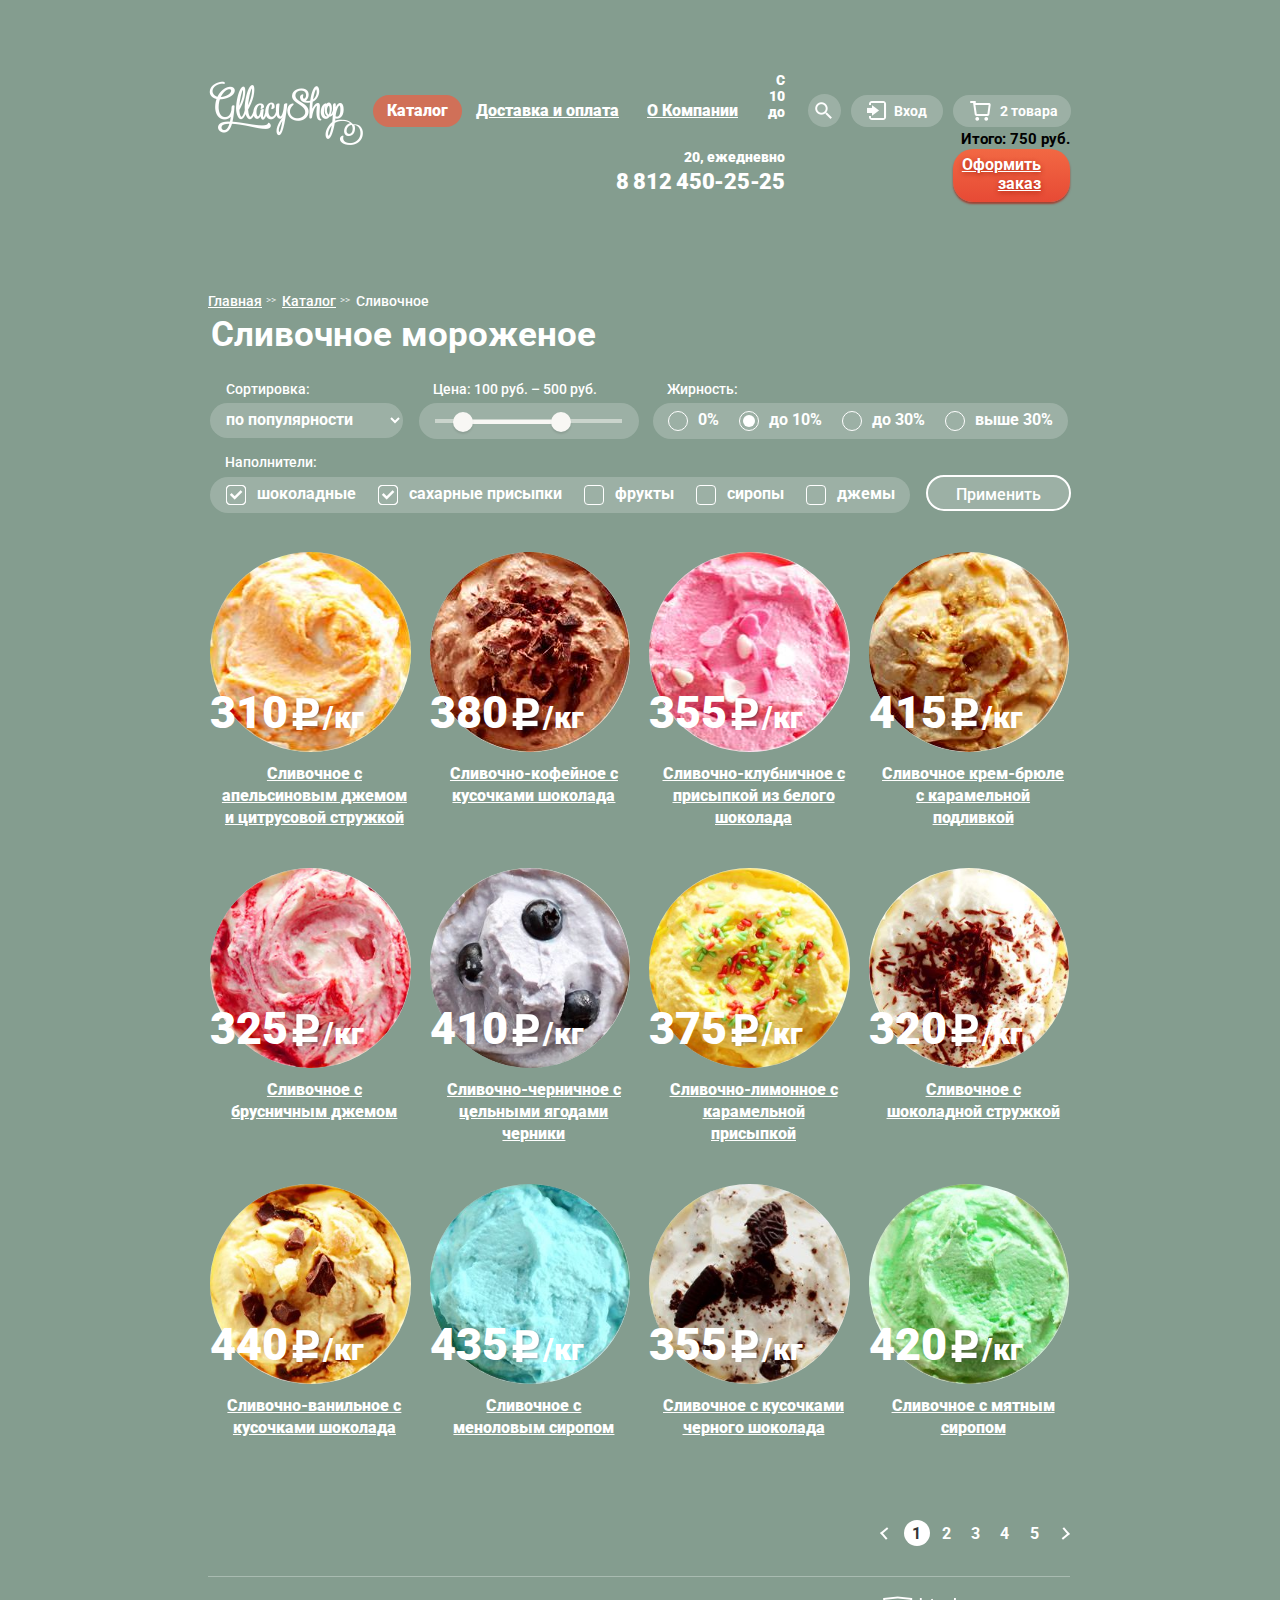
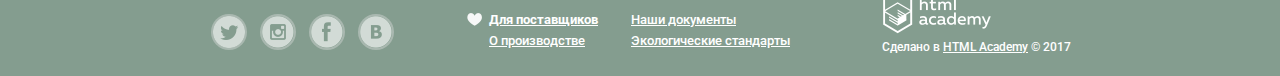
==== commit 23f1036f: "Правки для автоматической проверки" ====
--- a/catalog.html
+++ b/catalog.html
@@ -35,7 +35,7 @@
 					<div class="basket">
 						<a class="basket-btn" href="#">2 товара</a>
 						<div class="basket-full">
-						<table class="basket-full-1">
+							<table class="basket-full-1">
 							<tr>
 								<td class="col0"><a class="delete">&#10006;</a></td>
 								<td class="col1"><img src="img/ice-min1.png" alt="mini-ice" width="33" height="33"></td>
@@ -50,8 +50,8 @@
 								<td class="col3">1,5 кг x <span class="col-price">300 руб.</span></td>
 								<td class="col4">450 руб.</td>
 							</tr>
-						</table>
-						<hr>
+							</table>
+						</div>
 						<div>
 							<span class="basket-price">Итого: 750 руб.</span>
 						</div>
@@ -59,30 +59,30 @@
 							<a href="#">Оформить заказ</a>
 						</div>
 					</div>
-				</div>
-				<div class="login-form">
-					<a class="login" href="#">Вход</a>
-					<div class="login-window">
-						<form action="https://echo.htmlacademy.ru" method="post">
-							<input type="email" name="email" placeholder="Электронная почта" required>
-							<input type="text" name="password" id="password-field" placeholder="Пароль">
-							<input class="btn" type="submit" value="Войти">
-							<a href="#">Забыли пароль?</a>
-							<a href="#">Новая регистрация</a>
-						</form>
-					</div>
-				</div>
-				<div class="search">
-					<a class="search-btn" href="#">Поиск</a>
-					<div class="search-form">
-						<form action="https://echo.htmlacademy.ru" method="post">
-							<label for="search">Что ищем?</label>
-							<input type="search" name="search" placeholder="Что ищем?" id="search">
-							<div class="buttons">
-								<input type="submit" value="Поиск">
-							</div>
-						</form>
-					</div>
+					<div class="login-form">
+						<a class="login" href="#">Вход</a>
+						<div class="login-window">
+							<form action="https://echo.htmlacademy.ru" method="post">
+								<input type="email" name="email" placeholder="Электронная почта" required>
+								<input type="text" name="password" id="password-field" placeholder="Пароль">
+								<input class="btn" type="submit" value="Войти">
+								<a href="#">Забыли пароль?</a>
+								<a href="#">Новая регистрация</a>
+							</form>
+						</div>
+					</div>
+					<div class="search">
+						<a class="search-btn" href="#">Поиск</a>
+						<div class="search-form">
+							<form action="https://echo.htmlacademy.ru" method="post">
+								<label for="search">Что ищем?</label>
+								<input type="search" name="search" placeholder="Что ищем?" id="search">
+								<div class="buttons">
+									<input type="submit" value="Поиск">
+								</div>
+							</form>
+						</div>
+					</div>															
 				</div>
 				<p class="timetable">С 10 до 20, ежедневно</p>
 				<p class="tel">8 812 450-25-25</p>				
--- a/css/style.min.css
+++ b/css/style.min.css
@@ -1 +1 @@
-.site-wrapper,body{background-color:#849d8f}body{font-family:"Roboto","Arial","Helvetica",sans-serif;font-size:18px;line-height:1.2;color:#000}body>input[type=radio]{display:none}.main-navigation li,a{font-size:16px;line-height:18px;font-weight:700}a{color:#fff;text-decoration:underline}a:active,a:hover{color:#ffbc9e}.hit a,.main-navigation a,.product a,a,h1,h2{font-family:"Roboto","Arial","Helvetica",sans-serif}h1{line-height:41px;color:#fff;font-weight:700;font-size:35px}.hit a,.main-navigation a,.product a,h2{font-size:16px}h2{line-height:22px;color:#000;text-decoration:underline;font-weight:500}.clearfix::after{content:"";display:table;clear:both}.site-wrapper{min-width:940px;background-repeat:no-repeat;background-position:top center;-webkit-transition:background-image .5s ease,background-color .5s ease;transition:background-image .5s ease,background-color .5s ease}.content-wrapper{width:900px;margin:0 auto;padding:0 2.2%}.site-wrapper::after{content:"";visibility:hidden}.site-wrapper::before{background-image:url(../img/slide-2.png)}.site-wrapper::after{background-image:url(../img/slide-3.png)}.index-logo{float:left;margin-right:10px;margin-left:2px}.main-navigation{float:left;min-width:560px;padding:9px 0 0 17px;font-size:0}.main-navigation .index-link{margin:0;padding:0}.main-navigation .index-link:hover{margin:0;padding:0;background:0 0}.main-navigation .index-link:active{margin:0;padding:0;box-shadow:none}.main-navigation ul{float:left;padding:0;margin:0;font-size:0}.main-navigation>ul{margin-top:14px}.main-navigation li{position:relative;display:inline-block;padding-bottom:10px;vertical-align:top;list-style:none}.hit a,.main-navigation a,.product a{font-weight:900}.main-navigation a{line-height:18px}.hit a,.product a{color:#fff}.main-navigation a{display:block;color:#fff;padding:7px 14px;border-radius:50px}.main-navigation a:hover{background-color:#f7f6f3;color:#333;text-decoration:none}.main-navigation a:active{box-shadow:inset 0 2px 2px 0 #696969}.basket:hover .basket-full,.login-form:hover .login-window,.main-navigation li:hover .catalog-nav,.search:hover .search-form{display:block}.main-navigation .active{box-shadow:none}.catalog-nav{position:absolute;top:38px;left:-5px;display:none;z-index:2;list-style:none;width:143px;margin:0;background-color:#f8f7f4;border-radius:5px;box-shadow:0 20px 20px 0 rgba(0,0,0,.4)}.catalog-nav li{position:relative;display:block;padding:0;margin:0}.catalog-nav li:first-child{padding-bottom:4px}.catalog-nav li:first-child::after{content:"";position:absolute;top:36px;left:6px;height:1px;width:128px;background:rgba(53,53,53,.2)}.catalog-nav a{display:block;padding-left:20px;margin:2px 0;color:#323232;text-decoration:none;font-weight:400;font-size:14px;line-height:16px;border-radius:0}.catalog-nav .new a{font-weight:700}.catalog-nav a:hover{color:#323232;background-color:#fbded7}.catalog-nav a:active{color:#323232;background-color:#f6b5a5;box-shadow:none}.catalog-nav .active,.main-navigation .active{color:#fff;background-color:#d07058;text-decoration:none}.search,.user-block{float:right;margin-right:2.25%}.search{margin-left:23px;margin-right:10px;margin-top:22px;padding-bottom:5px;position:relative}.search-form{display:none;position:absolute;z-index:2;top:38px;left:-307px;width:310px;padding:20px 15px 0;background:#f8f7f4;box-shadow:0 20px 20px 0 rgba(0,0,0,.4);border-radius:5px}.search-form input{width:100%;padding:9px 12px;margin-bottom:18px;font-size:14px;line-height:24px;color:#999;font-family:"Roboto";font-weight:400;border:1px solid #d3d3d2;border-radius:5px}.search-form input:hover{border:2px solid #c7c6c5;line-height:22px}.search-form input:focus{border:2px solid #8fbdec;line-height:22px;position:relative}.search-form label{position:absolute}input:focus::-webkit-input-placeholder{font-size:0}input:focus+.search-form label{color:#5b9ddf;position:absolute;top:30px;font-size:11px;line-height:13px}.search-form .buttons{display:none}.search-btn{display:inline-block;position:relative;vertical-align:top;width:33px;min-height:33px;font-size:0;background-color:rgba(255,255,255,.2);border-radius:50%}.search-btn::before{position:absolute;content:"";width:20px;height:20px;top:6px;left:5px;background:url(../img/sprite.png) 2px -461px}.search-btn:hover::before{background:#f8f7f4 url(../img/search.png) 2px 2px no-repeat}.search-btn:hover{background:#f8f7f4}.login-form{float:right;margin-right:10px;margin-top:23px;position:relative;padding-bottom:5px}.login-form input:hover{line-height:24px}.login-form input:focus,select[name=sorting]:focus{outline:transparent}.breadcrumbs a:active,.breadcrumbs a:hover,.footer-links a:active,.footer-links a:hover,.hit a:active,.hit a:hover,.login-form a:active,.login-form a:hover,.product a:active,.product a:hover{color:#ffbc9e}.login-window{display:none;position:absolute;z-index:2;top:35px;left:-180px;width:235px;min-height:174px;padding:20px 20px 0;background:#f8f7f4;box-shadow:0 20px 20px 0 rgba(0,0,0,.4);border-radius:5px}.login-window input{width:92%;padding:10px;margin-bottom:18px;font-size:14px;line-height:24px;color:#999;font-family:"Roboto";font-weight:400;border:1px solid #d3d3d2;border-radius:5px}.btn{display:inline-block;vertical-align:top;text-decoration:none;text-shadow:0 2px 5px rgba(160,32,11,.76);background:#f26843;background:-webkit-linear-gradient(top,#f26843 0%,#e74a35 100%);background:linear-gradient(to bottom,#f26843 0%,#e74a35 100%);box-shadow:0 2px 2px rgba(172,16,0,.64)}.btn:hover{background:-webkit-linear-gradient(top,#f58669 0%,#ec6f5e 100%);background:linear-gradient(to bottom,#f58669 0%,#ec6f5e 100%);box-shadow:0 2px 2px #ac1000}.btn:active{background:-webkit-linear-gradient(top,#d84732 0%,#e1613e 100%);background:linear-gradient(to bottom,#d84732 0%,#e1613e 100%);box-shadow:inset 0 2px 2px #ac1000}.login-window a{float:left;color:#323232;font-size:13px;line-height:24px;margin-left:14px;font-weight:400}.login-window .btn{float:left;width:100px;font-size:18px;line-height:24px;font-weight:700;color:#fff;padding:10px 5px;text-shadow:none;box-shadow:none;border-radius:20px;border:0}.basket,.login{position:relative;text-align:right}.login{display:inline-block;vertical-align:top;padding:8px 16px;background-color:rgba(255,255,255,.2);font-size:14px;line-height:16px;color:#fff;text-decoration:none;border-radius:50px;width:60px}.basket-btn::before,.login::before{position:absolute;content:"";width:23px;height:20px;top:6px}.login::before{background:url(../img/sprite.png) -1px -109px;left:16px}.login:hover{color:#323232;background:#f8f7f4}.login:hover::before{background:#f8f7f4 url(../img/enter.png) 0 0 no-repeat}.basket{float:right;width:117px;margin-top:23px;padding-bottom:5px}.basket-full,.basket-full-1{font-size:13px;line-height:16px}.basket-full{z-index:2000;display:none;width:515px;padding:5px 12px 17px;position:absolute;top:36px;right:0;background:#f8f7f4;box-shadow:0 20px 20px 0 rgba(0,0,0,.4);color:#323232;border-radius:5px}.basket-full-1{border-collapse:separate;border-spacing:0 20px;text-align:left}.basket-full-1 .delete{color:#323232;cursor:pointer}.col0{padding-top:0}.col0,.col1,.col2{padding-right:10px}.col1{padding-top:3px}.col2{width:220px;text-align:left}.col3{width:115px}.col4{width:80px}.col-price{color:#999}.basket-price{font-size:15px;line-height:18px;font-weight:700}.basket-full .btn{margin-top:15px;font-size:18px;line-height:24px;font-weight:700;text-shadow:none;padding:10px}.basket-full a{color:#fff;text-decoration:none}.basket-btn,.tel,.timetable{font-size:14px;line-height:16px;color:#fff}.basket-btn{display:inline-block;vertical-align:top;position:relative;width:59px;padding:8px 12px 8px 47px;background-color:rgba(255,255,255,.2);text-decoration:none;border-radius:50px;text-align:left}.basket-btn::before{left:17px;background:url(../img/sprite.png) 0 -148px}.basket-btn:hover,.basket-btn:hover::before{opacity:1;color:#323232;background-position:0 0}.tel,.timetable{margin:72px 0 0;text-align:right;font-family:"Roboto","Arial","Helvetica",sans-serif;font-weight:900}.tel{font-size:22px;line-height:24px;margin:5px 0 0;letter-spacing:-.28px}.slider{position:relative;text-align:center;color:#fff}.slide{padding-top:392px;display:none}.slide-title{max-width:670px;text-align:center;margin:0 auto 30px;font-weight:800;font-size:60px;line-height:60px}.slide-btn{margin:0 310px;display:inline-block;padding:10px 42px 13px;font-weight:600;font-size:31px;line-height:41px;vertical-align:top;color:#fff;text-decoration:none;text-shadow:0 2px 5px rgba(160,32,11,.76);background:#f26843;background:-webkit-linear-gradient(top,#f26843 0%,#e74a35 100%);background:linear-gradient(to bottom,#f26843 0%,#e74a35 100%);border-radius:100px;box-shadow:0 2px 2px rgba(172,16,0,.64)}.slide-btn:hover{color:#fff;background:-webkit-linear-gradient(top,#f58669 0%,#ec6f5e 100%);background:linear-gradient(to bottom,#f58669 0%,#ec6f5e 100%);box-shadow:0 2px 2px #ac1000}.slide-btn:active{color:#fff;background:-webkit-linear-gradient(top,#d84732 0%,#e1613e 100%);background:linear-gradient(to bottom,#d84732 0%,#e1613e 100%);box-shadow:inset 0 2px 2px #ac1000}.slider-controls{position:absolute;top:563px;left:18%;z-index:20;font-size:0}.slider-controls label{display:inline-block;width:17px;height:17px;margin-right:8px;vertical-align:top;background-color:transparent;border:2px solid #fff;border-radius:50%;cursor:pointer}#btn-1:checked~.site-wrapper #slide1,#btn-2:checked~.site-wrapper #slide2,#btn-3:checked~.site-wrapper #slide3{display:block}#btn-1:checked~.site-wrapper{background-color:#849d8f;background-image:url(../img/slide-1.png)}#btn-2:checked~.site-wrapper{background-color:#8996a6;background-image:url(../img/slide-2.png)}#btn-3:checked~.site-wrapper{background-color:#9d8b84;background-image:url(../img/slide-3.png)}#btn-1:checked~.site-wrapper label[for=btn-1],#btn-2:checked~.site-wrapper label[for=btn-2],#btn-3:checked~.site-wrapper label[for=btn-3]{background-color:#fff}.slider-controls label:hover{background-color:rgba(225,225,225,.4)}.banners{padding:41px 2.2% 30px}.banner{box-sizing:border-box;padding:0 20px 24px}.banner p{font-family:"Roboto","Arial","Helvetica",sans-serif;font-weight:900;font-size:18px;line-height:22px;color:#fff;margin-top:15px;margin-bottom:16px;margin-left:1px}.banner b{font-size:35px;line-height:41px;margin-left:-2px}.left-column,.right-column{max-width:48.8%;border-radius:15px}.left-column{float:left;max-width:48.9%}.right-column{float:right}.banners .left-column{background:#b22a4a url(../img/razz-bg.jpg)}.banners .right-column{background:#412920 url(../img/chocolate-bg.jpg)}.banner-btn{float:right;margin-top:7px;padding:9px 24px 11px 22px;font-family:"Roboto","Arial","Helvetica",sans-serif;font-size:18px;line-height:24px;color:#fff;font-weight:900;text-decoration:none;background:#f26843;background:-webkit-linear-gradient(top,#f26843 0%,#e74a35 100%);background:linear-gradient(to bottom,#f26843 0%,#e74a35 100%);border-radius:100px;box-shadow:0 2px 2px rgba(172,16,0,.64)}.banner-btn:hover{color:#fff;background:-webkit-linear-gradient(top,#f58669 0%,#ec6f5e 100%);background:linear-gradient(to bottom,#f58669 0%,#ec6f5e 100%);box-shadow:0 2px 2px #ac1000}.banner-btn:active{color:#fff;background:-webkit-linear-gradient(top,#d84732 0%,#e1613e 100%);background:linear-gradient(to bottom,#d84732 0%,#e1613e 100%);box-shadow:inset 0 2px 2px #ac1000}.hit:hover::before,.product:hover::before{content:"";background:rgba(255,255,255,.2);position:absolute;top:1px;left:1px;z-index:2;width:220px;height:calc(100% + 46px);border-radius:5px;box-shadow:0 20px 20px 0 rgba(0,0,0,.4)}.hit::before{position:absolute;content:"";background:#fff url(../img/hit.png);width:60px;height:60px;top:10px;border-radius:50%;left:11px}.hit:last-child,.product:last-child{margin-right:0}.hit img,.product img{border-radius:50%;margin-bottom:-60px}.product img{margin-bottom:-67px;width:103%}.hit p,.seo h2,.seo p{font-family:"Roboto","Arial","Helvetica",sans-serif}.hit p{font-weight:900;font-size:45px;line-height:1;margin:0 0 14px;padding:0;color:#fff}.hit .ruble,.product .ruble,.seo{font-size:0}.hit .kilo,.product .kilo{position:relative;font-size:30px;margin-left:24px}.hit .kilo::before,.product .kilo::before{position:absolute;content:"";width:30px;height:33px;top:-3px;left:-32px;background:url(../img/ruble.png)}.hit a,.product a{padding:13px 3.5% 10px 4.5%;line-height:22px;display:block;text-align:center;width:98%}.hit .hidden,.product .hidden{position:absolute;display:none;z-index:3;left:0;right:0;bottom:-31px}.hit:hover .hidden,.product:hover .hidden{display:block;position:absolute;z-index:3;left:14px;right:0;bottom:-30px}.hit .btn,.product .btn{z-index:2000;display:inline-block;padding:12px 0;font-weight:700;font-size:18px;line-height:20px;vertical-align:top;color:#fff;text-decoration:none;text-shadow:0 2px 5px rgba(160,32,11,.76);background:#f26843;background:-webkit-linear-gradient(top,#f26843 0%,#e74a35 100%);background:linear-gradient(to bottom,#f26843 0%,#e74a35 100%);border-radius:100px;box-shadow:0 2px 2px rgba(172,16,0,.64)}.hit .btn:hover,.product .btn:hover{color:#fff;background:-webkit-linear-gradient(top,#f58669 0%,#ec6f5e 100%);background:linear-gradient(to bottom,#f58669 0%,#ec6f5e 100%);box-shadow:0 2px 2px #ac1000}.hit .btn:active,.product .btn:active{color:#fff;background:-webkit-linear-gradient(top,#d84732 0%,#e1613e 100%);background:linear-gradient(to bottom,#d84732 0%,#e1613e 100%);box-shadow:inset 0 2px 2px #ac1000}.seo{background:#ede0c3 url(../img/wafer.png);margin-left:20px;margin-right:20px;border-radius:15px;padding:4px 18px 2px}.seo h2,.seo p{color:#323232;text-decoration:none}.seo h2{margin-bottom:22px;font-size:24px;font-weight:700;line-height:30px}.seo p{font-size:16px;font-weight:500;line-height:22px;display:inline-block;vertical-align:top;max-width:343px;padding-left:56px;margin:0 0 22px;position:relative}.seo p:nth-child(2n){margin-right:23px}.cow::before,.ice-cream::before{position:absolute;top:-12px;content:""}.ice-cream::before{background:url(../img/sprite.png) -1px -274px;width:47px;height:47px;left:3px}.cow::before{width:48px;height:48px;background:url(../img/sprite.png) 0 -694px;left:0}.leaf::before,.therm::before{position:absolute;width:47px;height:47px;top:-11px;content:""}.leaf::before{background:url(../img/sprite.png) -1px 258px;left:3px}.therm::before{background:url(../img/sprite.png) -1px -501px;left:1px}.news-and-mailing .left-column{background:#fff url(../img/strawberry-bg.jpg) 1px 0;padding:23px 110px 81px 20px;box-sizing:border-box}.news-and-mailing{position:relative;padding:40px 2.2%}.news-and-mailing .right-column{background:#f8f7f4;max-width:410px;position:relative;top:5px;z-index:200;font-family:"Roboto","Arial","Helvetica",sans-serif;font-size:16px;line-height:22px;color:#5a5a5a;font-weight:500;padding:13px 21px 35px;box-sizing:border-box;margin:0 5px 5px}.news-and-mailing p{margin-bottom:9px}.news-and-mailing::before{position:absolute;top:41px;right:20px;content:"";width:46.6%;background-image:-webkit-repeating-linear-gradient(135deg,#92cdff 0,#92cdff .5em,#fff .5em,#fff 1em,#fe9e90 1em,#fe9e90 1.5em,#fff 1.5em,#fff 2em);background-image:repeating-linear-gradient(-45deg,#92cdff 0,#92cdff .5em,#fff .5em,#fff 1em,#fe9e90 1em,#fe9e90 1.5em,#fff 1.5em,#fff 2em);height:219px;border-radius:15px}.news-text{font-size:24px;line-height:30px;font-weight:700;color:#323232;text-decoration:underline;background:rgba(255,255,255,.8)}.footer-about a:hover,.news-text:hover{color:#e84d37}.right-column form{padding:0;margin:14px 0 0}.right-column input{border:1px solid #d3d3d2;padding:9px 34px 9px 14px;margin-right:7px;font-size:16px;line-height:24px;color:#999;font-weight:500;border-radius:3px}.right-column input:hover{line-height:22px;border:2px solid #d3d3d2;padding:9px 33px 9px 13px}.map-address a,.news-and-mailing button{font-family:"Roboto","Arial","Helvetica",sans-serif;font-size:18px;line-height:24px;color:#fff;font-weight:900;background:#f16743;background:#f26843;background:-webkit-linear-gradient(top,#f16743 0%,#e84d37 100%);background:linear-gradient(to bottom,#f16743 0%,#e84d37 100%);box-shadow:0 2px 2px 0 #ac1000;padding:9px 19px 11px;border-radius:22px;border:none;text-decoration:none}.news-and-mailing button{margin-top:0;outline:transparent}.news-and-mailing .news,.news-and-mailing a,.right-column input{font-family:"Roboto","Arial","Helvetica",sans-serif}.news-and-mailing .news{margin:0 0 4px;font-size:16px;line-height:22px;color:#5a5a5a;font-weight:700}.news-and-mailing a{font-size:24px;line-height:30px;color:#353535;font-weight:900;display:inline-block;text-decoration:underline}.map{background:url(../img/map.jpg);min-height:428px}.map-address{float:right;background:#fefefe;display:inline-block;padding:14px 19px 31px 25px;margin-top:62px;margin-right:20px;border-radius:16px}.map-address p,.map-address strong{font-family:"Roboto","Arial","Helvetica",sans-serif;color:#323232}.map-address p{padding-right:38px;font-size:14px;line-height:20px;font-weight:500}.map-address strong{font-size:18px;line-height:22px;font-weight:900;display:block;margin-top:4px;margin-bottom:20px}.map-address .map-timetable{padding:0;margin:-15px 0 15px}.map-address .banner-btn{padding:10px 26px 11px 32px;margin-right:6px}.catalog-main{border-top:1px solid transparent}.breadcrumbs{margin-top:94px;margin-left:18px;margin-bottom:3px}.breadcrumbs ul{padding:0;margin:0}.breadcrumbs li{display:inline-block;position:relative}.breadcrumbs li::after{position:absolute;content:">>";top:5px;right:-8px;width:20px;height:20px;color:#fff;font-size:10px}.breadcrumbs li:last-child::after{display:none}.breadcrumbs a,.sort option{font-size:14px;line-height:16px}.breadcrumbs a{font-family:"Roboto","Arial","Helvetica",sans-serif;margin-right:16px;color:#fff;font-weight:500}.breadcrumbs .active{text-decoration:none}.breadcrumbs .active:active,.breadcrumbs .active:hover{color:#fff}.filter{margin-bottom:28px;margin-left:19px;margin-right:19px}fieldset{border-color:transparent}.sort{float:left;width:193px;margin:0 14px 0 0;padding:0}.filter-price .filter-name,.sort .filter-name{display:inline-block;vertical-align:top;padding:0;margin:0 0 6px 16px;font-size:14px;line-height:16px;color:#fff;font-weight:500}.range-controls,select[name=sorting]{background:rgba(255,255,255,.2);border-radius:20px}select[name=sorting]{border:none;font-family:"Roboto","Arial","Helvetica",sans-serif;font-size:16px;line-height:18px;font-weight:700;color:#fff;cursor:pointer;padding:6px 13px 8px 12px}select[name=sorting]:hover{background:#fff;color:#323232}.sort option{text-transform:lowercase;color:#323232;font-weight:400}.filter-price{float:left;width:220px;padding:0;margin:0 12px 0 0}.filter-price .filter-name{margin:0 0 6px 14px}.range-controls{position:relative;padding:16px 17px 16px 16px}.range-controls .scale{height:4px;background:rgba(248,247,244,.5)}.range-controls .bar{position:absolute;top:17px;left:40px;width:100px;height:4px;background:#f8f7f4}.range-controls .toggle{position:absolute;top:9px;width:20px;height:20px;border:0;border-radius:50%;background:#f8f7f4;box-shadow:0 2px 2px 0 rgba(0,0,0,.1)}.toggle.min-toggle{left:34px}.toggle.max-toggle{left:132px}.range-controls .toggle:hover{width:22px;height:22px;cursor:pointer}.filter-fat{float:left;width:415px;padding:0}.filter-fat,.filter-topping{margin:0;font-family:"Roboto","Arial","Helvetica",sans-serif;font-size:16px;line-height:18px;color:#fff;font-weight:700}.filter-fat .filter-name{display:inline-block;vertical-align:top;padding:0;margin:0 0 6px 14px;font-size:14px;line-height:16px;color:#fff;font-weight:500}.fat-style{background:rgba(255,255,255,.2);padding:8px 8px 10px 18px;border-radius:20px}.filter-fat-item{display:inline-block;position:relative;padding-right:19px}.filter-fat-item:last-child{display:inline-block;position:relative;padding-right:0}.filter-fat-item input[type=radio],.filter-topping input[type=radio],.filter-topping-item input[type=checkbox]{display:none}.filter-fat-item input[type=radio]+label{display:block;position:relative;cursor:pointer;padding-left:27px}.filter-topping-item input[type=checkbox]+label{display:block;position:relative;cursor:pointer;padding-left:0}.filter-fat-item input[type=radio]+label::before{content:"";position:absolute;top:0;left:-3px;width:18px;height:18px;border:1px solid #fff;border-radius:50%}.filter-fat-item input[type=radio]+label:hover::before{width:16px;height:16px;border:2px solid #fff}.filter-fat-item input[type=radio]:disabled+label::after,.filter-fat-item input[type=radio]:disabled+label::before,.filter-topping-item input[type=checkbox]:disabled+label::after,.filter-topping-item input[type=checkbox]:disabled+label::before{opacity:.4}.filter-topping-item input[type=checkbox]+label::before{content:"";position:absolute;top:0;left:-31px;width:18px;height:18px;border:1px solid #fff;border-radius:4px}.filter-topping-item input[type=checkbox]+label:hover::before{width:16px;height:16px;border:2px solid #fff}.filter-fat-item input[type=radio]:checked+label::after{content:"";position:absolute;top:4px;left:1px;width:12px;height:12px;border-radius:50%;background:#fff}.filter-topping-item input[type=checkbox]:checked+label::after{content:"";position:absolute;top:0;left:-31px;width:20px;height:20px;background:url(../img/checkbox.png) 0 0 no-repeat}.filter-topping{float:left;width:700px;padding:0;margin-top:14px}.filter-topping .filter-name{display:inline-block;vertical-align:top;padding:0;margin:0 0 7px 15px;font-size:14px;line-height:16px;color:#fff;font-weight:500}.topping-style{background:rgba(255,255,255,.2);padding:8px 0 10px 17px;border-radius:20px}.filter-topping-item{display:inline-block;vertical-align:top;padding-left:30px;padding-right:19px;text-transform:lowercase}.filter-topping-item:last-child{padding-right:0}.filter-topping input[type=radio]+label{display:block;position:relative;cursor:pointer}.filter-topping input[type=radio]+label::before{content:"";position:absolute;left:-32px;width:18px;height:18px;border:1px solid #fff;border-radius:3px}.filter-topping input[type=radio]:checked+label::after{content:"";position:absolute;left:-31px;background:url(../img/checkbox.png);width:20px;height:20px}.filter-button{outline:transparent;float:left;width:145px;margin-right:0;margin-top:35px}.filter-btn{font-family:"Roboto","Arial","Helvetica",sans-serif;font-size:16px;line-height:18px;margin-left:15px;display:inline-block;padding:9px 28px 5px;font-weight:500;vertical-align:top;color:#fff;text-decoration:none;border:2px solid #fff;background:rgba(255,255,255,.2);border-radius:20px;cursor:pointer}.filter-btn:focus{outline:transparent}.filter-btn:hover{color:#323232;background:#fff}.filter-btn:active{padding:11px 30px 7px;color:#323232;background:#ededed;border:2px #ededed;box-shadow:inset 0 2px 1px #696969}.btn{font-family:"Roboto","Arial","Helvetica",sans-serif;font-size:16px;line-height:19px;color:#fff;font-weight:700;padding:6px 29px 9px 9px;border-radius:20px;background-color:#f8f7f4;border:none;background-color:rgba(248,247,244,.2)}.catalog-main h1{margin:0 0 26px 2.3%}.hits,.products{margin-left:1.15%;margin-right:1.15%;margin-bottom:52px;font-size:0}.hits{margin-bottom:9px}.hit,.product{box-sizing:border-box;max-width:24.4%;display:inline-block;vertical-align:top;padding:10px 10px 19px;position:relative;margin-right:5px}.product:nth-child(4n){margin-right:0}.paginator .btn-catalog,.product p{font-family:"Roboto","Arial","Helvetica",sans-serif;color:#fff}.product p{margin:5px 0 15px;padding:0;font-weight:900;font-size:45px;line-height:1}.paginator{text-align:right;margin-bottom:30px;margin-right:10px;font-size:0}.paginator .btn-catalog{margin-right:.38%;position:relative;text-decoration:none;display:inline-block;width:26px;height:26px;border-radius:50%;font-weight:700;font-size:16px;line-height:18px;text-align:center;vertical-align:top;padding-top:5px;box-sizing:border-box;cursor:pointer}.paginator .btn-catalog:first-child,.paginator .btn-catalog:last-child{font-size:0}.btn-catalog:first-child::before{width:7px;height:7px;display:inline-block;position:absolute;content:"";top:9px;left:8px;border-right:2px solid #fff;border-top:2px solid #fff;-webkit-transform:rotate(-130deg);transform:rotate(-130deg)}.btn-catalog:last-child::after{width:7px;height:7px;display:inline-block;position:absolute;content:"";top:9px;left:8px;border-left:2px solid #fff;border-bottom:2px solid #fff;-webkit-transform:rotate(-130deg);transform:rotate(-130deg)}.btn-catalog:hover{color:#fff;background-color:#9db1a5;cursor:pointer;border-color:#fff}.btn-catalog:active,.paginator .active{background-color:#fff;color:#353535;cursor:pointer}.footer-block{font-size:0}.main-footer{border-top:1px solid #a9bbb1;padding-top:14px;margin-left:18px;margin-right:20px;padding-bottom:20px}.footer-social{float:left;max-width:200px;margin-top:23px;margin-right:63px;margin-left:3px}.social-btn{font-size:0;display:inline-block;width:32px;height:32px;margin-right:13px;background:url(../img/sprite.png);opacity:.8;border:2px solid rgba(225,225,225,.5);border-radius:25px}.social-btn:active,.social-btn:hover{opacity:1;border:2px solid rgba(225,225,225,.7)}.social-btn:active{opacity:.8}.social-btn-vk{background-position:0 -569px}.social-btn-fb{background-position:0 -342px}.social-btn-inst{background-position:0 465px}.social-btn-tw{background-position:0 32px}.footer-copyright a,.footer-copyright p,.footer-links a{font-family:"Roboto","Arial","Helvetica",sans-serif;font-weight:500}.footer-copyright a,.footer-copyright p{line-height:18px;color:#fff}.footer-links{float:left;width:360px;margin-right:26px;margin-top:20px;color:red}.footer-link{display:inline-block;vertical-align:top;text-align:left;position:relative;font-size:0;padding-left:19px;margin-right:10px}.footer-links .for-supp::before{position:absolute;content:"";width:20px;height:20px;top:1px;left:-8px;background:url(../img/sprite.png) 5px -239px}.footer-link:nth-child(2n){margin-right:0}.footer-links a{font-size:13px;line-height:18px;color:#fff}.footer-links a:first-child{font-weight:700}.footer-links a:nth-child(3n){margin-right:23px}.footer-copyright{float:right;max-width:193px;margin-right:-1px}.footer-copyright a,.footer-copyright p{font-size:12px;padding:0;margin:5px 0 0}.footer-copyright a:active,.footer-copyright a:hover{color:#ffbc9e}.footer-copyright p{margin-top:4px;margin-left:2px}.footer-copyright>a{padding:0;margin-left:3px;font-size:0;display:block;width:108px;height:38px;background:url(../img/academy-logo.png)}+.site-wrapper,body{background-color:#849d8f}body{font-family:"Roboto","Arial","Helvetica",sans-serif;font-size:18px;line-height:1.2;color:#000}body>input[type=radio]{display:none}.main-navigation li,a{font-size:16px;line-height:18px;font-weight:700}a{color:#fff;text-decoration:underline}a:active,a:hover{color:#ffbc9e}.hit a,.main-navigation a,.product a,a,h1,h2{font-family:"Roboto","Arial","Helvetica",sans-serif}h1{line-height:41px;color:#fff;font-weight:700;font-size:35px}.hit a,.main-navigation a,.product a,h2{font-size:16px}h2{line-height:22px;color:#000;text-decoration:underline;font-weight:500}.clearfix::after{content:"";display:table;clear:both}.site-wrapper{min-width:940px;background-repeat:no-repeat;background-position:top center;-webkit-transition:background-image .5s ease,background-color .5s ease;transition:background-image .5s ease,background-color .5s ease}.content-wrapper{width:900px;margin:0 auto;padding:0 2.2%}.site-wrapper::after{content:"";visibility:hidden}.site-wrapper::before{background-image:url(../img/slide-2.png)}.site-wrapper::after{background-image:url(../img/slide-3.png)}.index-logo{float:left;margin-right:10px;margin-left:2px}.main-navigation{float:left;min-width:560px;padding:9px 0 0 17px;font-size:0}.main-navigation .index-link{margin:0;padding:0}.main-navigation .index-link:hover{margin:0;padding:0;background:0 0}.main-navigation .index-link:active{margin:0;padding:0;box-shadow:none}.main-navigation ul{float:left;padding:0;margin:0;font-size:0}.main-navigation>ul{margin-top:14px}.main-navigation li{position:relative;display:inline-block;padding-bottom:10px;vertical-align:top;list-style:none}.hit a,.main-navigation a,.product a{font-weight:900}.main-navigation a{line-height:18px}.hit a,.product a{color:#fff}.main-navigation a{display:block;color:#fff;padding:7px 14px;border-radius:50px}.main-navigation a:hover{background-color:#f7f6f3;color:#333;text-decoration:none}.main-navigation a:active{box-shadow:inset 0 2px 2px 0 #696969}.basket:hover .basket-full,.login-form:hover .login-window,.main-navigation li:hover .catalog-nav,.search:hover .search-form{display:block}.main-navigation .active{box-shadow:none}.catalog-nav{position:absolute;top:38px;left:-5px;display:none;z-index:2;list-style:none;width:143px;margin:0;background-color:#f8f7f4;border-radius:5px;box-shadow:0 20px 20px 0 rgba(0,0,0,.4)}.catalog-nav li{position:relative;display:block;padding:0;margin:0}.catalog-nav li:first-child{padding-bottom:4px}.catalog-nav li:first-child::after{content:"";position:absolute;top:36px;left:6px;height:1px;width:128px;background:rgba(53,53,53,.2)}.catalog-nav a{display:block;padding-left:20px;margin:2px 0;color:#323232;text-decoration:none;font-weight:400;font-size:14px;line-height:16px;border-radius:0}.catalog-nav .new a{font-weight:700}.catalog-nav a:hover{color:#323232;background-color:#fbded7}.catalog-nav a:active{color:#323232;background-color:#f6b5a5;box-shadow:none}.catalog-nav .active,.main-navigation .active{color:#fff;background-color:#d07058;text-decoration:none}.search,.user-block{float:right;margin-right:2.25%}.search{margin-left:23px;margin-right:10px;margin-top:22px;padding-bottom:5px;position:relative}.search-form{display:none;position:absolute;z-index:2;top:38px;left:-307px;width:310px;padding:20px 15px 0;background:#f8f7f4;box-shadow:0 20px 20px 0 rgba(0,0,0,.4);border-radius:5px}.search-form input{width:100%;padding:9px 12px;margin-bottom:18px;font-size:14px;line-height:24px;color:#999;font-family:"Roboto";font-weight:400;border:1px solid #d3d3d2;border-radius:5px}.search-form input:hover{border:2px solid #c7c6c5;line-height:22px}.search-form input:focus{border:2px solid #8fbdec;line-height:22px;position:relative}.search-form label{position:absolute}input:focus::-webkit-input-placeholder{font-size:0}input:focus+.search-form label{color:#5b9ddf;position:absolute;top:30px;font-size:11px;line-height:13px}.search-form .buttons{display:none}.search-btn{display:inline-block;position:relative;vertical-align:top;width:33px;min-height:33px;font-size:0;background-color:rgba(255,255,255,.2);border-radius:50%}.search-btn::before{position:absolute;content:"";width:20px;height:20px;top:6px;left:5px;background:url(../img/sprite.png) 2px -461px}.search-btn:hover::before{background:#f8f7f4 url(../img/search.png) 2px 2px no-repeat}.search-btn:hover{background:#f8f7f4}.login-form{float:right;margin-right:10px;margin-top:23px;position:relative;padding-bottom:5px}.login-form input:hover{line-height:24px}.login-form input:focus,select[name=sorting]:focus{outline:transparent}.breadcrumbs a:active,.breadcrumbs a:hover,.footer-links a:active,.footer-links a:hover,.hit a:active,.hit a:hover,.login-form a:active,.login-form a:hover,.product a:active,.product a:hover{color:#ffbc9e}.login-window{display:none;position:absolute;z-index:2;top:35px;left:-180px;width:235px;min-height:174px;padding:20px 20px 0;background:#f8f7f4;box-shadow:0 20px 20px 0 rgba(0,0,0,.4);border-radius:5px}.login-window input{width:92%;padding:10px;margin-bottom:18px;font-size:14px;line-height:24px;color:#999;font-family:"Roboto";font-weight:400;border:1px solid #d3d3d2;border-radius:5px}.btn{display:inline-block;vertical-align:top;text-decoration:none;text-shadow:0 2px 5px rgba(160,32,11,.76);background:#f26843;background:-webkit-linear-gradient(top,#f26843 0%,#e74a35 100%);background:linear-gradient(to bottom,#f26843 0%,#e74a35 100%);box-shadow:0 2px 2px rgba(172,16,0,.64)}.btn:hover{background:-webkit-linear-gradient(top,#f58669 0%,#ec6f5e 100%);background:linear-gradient(to bottom,#f58669 0%,#ec6f5e 100%);box-shadow:0 2px 2px #ac1000}.btn:active{background:-webkit-linear-gradient(top,#d84732 0%,#e1613e 100%);background:linear-gradient(to bottom,#d84732 0%,#e1613e 100%);box-shadow:inset 0 2px 2px #ac1000}.login-window a{float:left;color:#323232;font-size:13px;line-height:24px;margin-left:14px;font-weight:400}.login-window .btn{float:left;width:100px;font-size:18px;line-height:24px;font-weight:700;color:#fff;padding:10px 5px;text-shadow:none;box-shadow:none;border-radius:20px;border:0}.basket,.login{position:relative;text-align:right}.login{display:inline-block;vertical-align:top;padding:8px 16px;background-color:rgba(255,255,255,.2);font-size:14px;line-height:16px;color:#fff;text-decoration:none;border-radius:50px;width:60px}.basket-btn::before,.login::before{position:absolute;content:"";width:23px;height:20px;top:6px}.login::before{background:url(../img/sprite.png) -1px -109px;left:16px}.login:hover{color:#323232;background:#f8f7f4}.login:hover::before{background:#f8f7f4 url(../img/enter.png) 0 0 no-repeat}.basket{float:right;width:117px;margin-top:23px;padding-bottom:5px}.basket-full,.basket-full-1{font-size:13px;line-height:16px}.basket-full{z-index:2000;display:none;width:515px;padding:5px 12px 17px;position:absolute;top:36px;right:0;background:#f8f7f4;box-shadow:0 20px 20px 0 rgba(0,0,0,.4);color:#323232;border-radius:5px}.basket-full-1{border-collapse:separate;border-spacing:0 20px;text-align:left}.basket-full-1 .delete{color:#323232;cursor:pointer}.col0{padding-top:0}.col0,.col1,.col2{padding-right:10px}.col1{padding-top:3px}.col2{width:220px;text-align:left}.col3{width:115px}.col4{width:80px}.col-price{color:#999}.basket-price{font-size:15px;line-height:18px;font-weight:700}.basket-full .btn{margin-top:15px;font-size:18px;line-height:24px;font-weight:700;text-shadow:none;padding:10px}.basket-full a{color:#fff;text-decoration:none}.basket-btn,.tel,.timetable{font-size:14px;line-height:16px;color:#fff}.basket-btn{display:inline-block;vertical-align:top;position:relative;width:59px;padding:8px 12px 8px 47px;background-color:rgba(255,255,255,.2);text-decoration:none;border-radius:50px;text-align:left}.basket-btn::before{left:17px;background:url(../img/sprite.png) 0 -148px}.basket-btn:hover,.basket-btn:hover::before{opacity:1;color:#323232;background-position:0 0}.tel,.timetable{margin:72px 0 0;text-align:right;font-family:"Roboto","Arial","Helvetica",sans-serif;font-weight:900}.tel{font-size:22px;line-height:24px;margin:5px 0 0;letter-spacing:-.28px}.slider{position:relative;text-align:center;color:#fff}.slide{padding-top:392px;display:none}.slide-title{max-width:670px;text-align:center;margin:0 auto 30px;font-weight:800;font-size:60px;line-height:60px}.slide-btn{margin:0 310px;display:inline-block;padding:10px 42px 13px;font-weight:600;font-size:31px;line-height:41px;vertical-align:top;color:#fff;text-decoration:none;text-shadow:0 2px 5px rgba(160,32,11,.76);background:#f26843;background:-webkit-linear-gradient(top,#f26843 0%,#e74a35 100%);background:linear-gradient(to bottom,#f26843 0%,#e74a35 100%);border-radius:100px;box-shadow:0 2px 2px rgba(172,16,0,.64)}.slide-btn:hover{color:#fff;background:-webkit-linear-gradient(top,#f58669 0%,#ec6f5e 100%);background:linear-gradient(to bottom,#f58669 0%,#ec6f5e 100%);box-shadow:0 2px 2px #ac1000}.slide-btn:active{color:#fff;background:-webkit-linear-gradient(top,#d84732 0%,#e1613e 100%);background:linear-gradient(to bottom,#d84732 0%,#e1613e 100%);box-shadow:inset 0 2px 2px #ac1000}.slider-controls{position:absolute;top:563px;left:18%;z-index:20;font-size:0}.slider-controls label{display:inline-block;width:17px;height:17px;margin-right:8px;vertical-align:top;background-color:transparent;border:2px solid #fff;border-radius:50%;cursor:pointer}.btn-1:checked~.site-wrapper .slide1,.btn-2:checked~.site-wrapper .slide2,.btn-3:checked~.site-wrapper .slide3{display:block}.btn-1:checked~.site-wrapper{background-color:#849d8f;background-image:url(../img/slide-1.png)}.btn-2:checked~.site-wrapper{background-color:#8996a6;background-image:url(../img/slide-2.png)}.btn-3:checked~.site-wrapper{background-color:#9d8b84;background-image:url(../img/slide-3.png)}.btn-1:checked~.site-wrapper label[for=btn-1],.btn-2:checked~.site-wrapper label[for=btn-2],.btn-3:checked~.site-wrapper label[for=btn-3]{background-color:#fff}.slider-controls label:hover{background-color:rgba(225,225,225,.4)}.banners{padding:41px 2.2% 30px}.banner{box-sizing:border-box;padding:0 20px 24px}.banner p{font-family:"Roboto","Arial","Helvetica",sans-serif;font-weight:900;font-size:18px;line-height:22px;color:#fff;margin-top:15px;margin-bottom:16px;margin-left:1px}.banner b{font-size:35px;line-height:41px;margin-left:-2px}.left-column,.right-column{max-width:48.8%;border-radius:15px}.left-column{float:left;max-width:48.9%}.right-column{float:right}.banners .left-column{background:#b22a4a url(../img/razz-bg.jpg)}.banners .right-column{background:#412920 url(../img/chocolate-bg.jpg)}.banner-btn{float:right;margin-top:7px;padding:9px 24px 11px 22px;font-family:"Roboto","Arial","Helvetica",sans-serif;font-size:18px;line-height:24px;color:#fff;font-weight:900;text-decoration:none;background:#f26843;background:-webkit-linear-gradient(top,#f26843 0%,#e74a35 100%);background:linear-gradient(to bottom,#f26843 0%,#e74a35 100%);border-radius:100px;box-shadow:0 2px 2px rgba(172,16,0,.64)}.banner-btn:hover{color:#fff;background:-webkit-linear-gradient(top,#f58669 0%,#ec6f5e 100%);background:linear-gradient(to bottom,#f58669 0%,#ec6f5e 100%);box-shadow:0 2px 2px #ac1000}.banner-btn:active{color:#fff;background:-webkit-linear-gradient(top,#d84732 0%,#e1613e 100%);background:linear-gradient(to bottom,#d84732 0%,#e1613e 100%);box-shadow:inset 0 2px 2px #ac1000}.hit:hover::before,.product:hover::before{content:"";background:rgba(255,255,255,.2);position:absolute;top:1px;left:1px;z-index:2;width:220px;height:calc(100% + 46px);border-radius:5px;box-shadow:0 20px 20px 0 rgba(0,0,0,.4)}.hit::before{position:absolute;content:"";background:#fff url(../img/hit.png);width:60px;height:60px;top:10px;border-radius:50%;left:11px}.hit:last-child,.product:last-child{margin-right:0}.hit img,.product img{border-radius:50%;margin-bottom:-60px}.product img{margin-bottom:-67px;width:103%}.hit p,.seo h2,.seo p{font-family:"Roboto","Arial","Helvetica",sans-serif}.hit p{font-weight:900;font-size:45px;line-height:1;margin:0 0 14px;padding:0;color:#fff}.hit .ruble,.product .ruble,.seo{font-size:0}.hit .kilo,.product .kilo{position:relative;font-size:30px;margin-left:24px}.hit .kilo::before,.product .kilo::before{position:absolute;content:"";width:30px;height:33px;top:-3px;left:-32px;background:url(../img/ruble.png)}.hit a,.product a{padding:13px 3.5% 10px 4.5%;line-height:22px;display:block;text-align:center;width:98%}.hit .hidden,.product .hidden{position:absolute;display:none;z-index:3;left:0;right:0;bottom:-31px}.hit:hover .hidden,.product:hover .hidden{display:block;position:absolute;z-index:3;left:14px;right:0;bottom:-30px}.hit .btn,.product .btn{z-index:2000;display:inline-block;padding:12px 0;font-weight:700;font-size:18px;line-height:20px;vertical-align:top;color:#fff;text-decoration:none;text-shadow:0 2px 5px rgba(160,32,11,.76);background:#f26843;background:-webkit-linear-gradient(top,#f26843 0%,#e74a35 100%);background:linear-gradient(to bottom,#f26843 0%,#e74a35 100%);border-radius:100px;box-shadow:0 2px 2px rgba(172,16,0,.64)}.hit .btn:hover,.product .btn:hover{color:#fff;background:-webkit-linear-gradient(top,#f58669 0%,#ec6f5e 100%);background:linear-gradient(to bottom,#f58669 0%,#ec6f5e 100%);box-shadow:0 2px 2px #ac1000}.hit .btn:active,.product .btn:active{color:#fff;background:-webkit-linear-gradient(top,#d84732 0%,#e1613e 100%);background:linear-gradient(to bottom,#d84732 0%,#e1613e 100%);box-shadow:inset 0 2px 2px #ac1000}.seo{background:#ede0c3 url(../img/wafer.png);margin-left:20px;margin-right:20px;border-radius:15px;padding:4px 18px 2px}.seo h2,.seo p{color:#323232;text-decoration:none}.seo h2{margin-bottom:22px;font-size:24px;font-weight:700;line-height:30px}.seo p{font-size:16px;font-weight:500;line-height:22px;display:inline-block;vertical-align:top;max-width:343px;padding-left:56px;margin:0 0 22px;position:relative}.seo p:nth-child(2n){margin-right:23px}.cow::before,.ice-cream::before{position:absolute;top:-12px;content:""}.ice-cream::before{background:url(../img/sprite.png) -1px -274px;width:47px;height:47px;left:3px}.cow::before{width:48px;height:48px;background:url(../img/sprite.png) 0 -694px;left:0}.leaf::before,.therm::before{position:absolute;width:47px;height:47px;top:-11px;content:""}.leaf::before{background:url(../img/sprite.png) -1px 258px;left:3px}.therm::before{background:url(../img/sprite.png) -1px -501px;left:1px}.news-and-mailing .left-column{background:#fff url(../img/strawberry-bg.jpg) 1px 0;padding:23px 110px 81px 20px;box-sizing:border-box}.news-and-mailing{position:relative;padding:40px 2.2%}.news-and-mailing .right-column{background:#f8f7f4;max-width:410px;position:relative;top:5px;z-index:200;font-family:"Roboto","Arial","Helvetica",sans-serif;font-size:16px;line-height:22px;color:#5a5a5a;font-weight:500;padding:13px 21px 35px;box-sizing:border-box;margin:0 5px 5px}.news-and-mailing p{margin-bottom:9px}.news-and-mailing::before{position:absolute;top:41px;right:20px;content:"";width:46.6%;background-image:-webkit-repeating-linear-gradient(135deg,#92cdff 0,#92cdff .5em,#fff .5em,#fff 1em,#fe9e90 1em,#fe9e90 1.5em,#fff 1.5em,#fff 2em);background-image:repeating-linear-gradient(-45deg,#92cdff 0,#92cdff .5em,#fff .5em,#fff 1em,#fe9e90 1em,#fe9e90 1.5em,#fff 1.5em,#fff 2em);height:219px;border-radius:15px}.news-text{font-size:24px;line-height:30px;font-weight:700;color:#323232;text-decoration:underline;background:rgba(255,255,255,.8)}.footer-about a:hover,.news-text:hover{color:#e84d37}.right-column form{padding:0;margin:14px 0 0}.right-column input{border:1px solid #d3d3d2;padding:9px 34px 9px 14px;margin-right:7px;font-size:16px;line-height:24px;color:#999;font-weight:500;border-radius:3px}.right-column input:hover{line-height:22px;border:2px solid #d3d3d2;padding:9px 33px 9px 13px}.map-address a,.news-and-mailing button{font-family:"Roboto","Arial","Helvetica",sans-serif;font-size:18px;line-height:24px;color:#fff;font-weight:900;background:#f16743;background:#f26843;background:-webkit-linear-gradient(top,#f16743 0%,#e84d37 100%);background:linear-gradient(to bottom,#f16743 0%,#e84d37 100%);box-shadow:0 2px 2px 0 #ac1000;padding:9px 19px 11px;border-radius:22px;border:none;text-decoration:none}.news-and-mailing button{margin-top:0;outline:transparent}.news-and-mailing .news,.news-and-mailing a,.right-column input{font-family:"Roboto","Arial","Helvetica",sans-serif}.news-and-mailing .news{margin:0 0 4px;font-size:16px;line-height:22px;color:#5a5a5a;font-weight:700}.news-and-mailing a{font-size:24px;line-height:30px;color:#353535;font-weight:900;display:inline-block;text-decoration:underline}.map{background:url(../img/map.jpg);min-height:428px}.map-address{float:right;background:#fefefe;display:inline-block;padding:14px 19px 31px 25px;margin-top:62px;margin-right:20px;border-radius:16px}.map-address p,.map-address strong{font-family:"Roboto","Arial","Helvetica",sans-serif;color:#323232}.map-address p{padding-right:38px;font-size:14px;line-height:20px;font-weight:500}.map-address strong{font-size:18px;line-height:22px;font-weight:900;display:block;margin-top:4px;margin-bottom:20px}.map-address .map-timetable{padding:0;margin:-15px 0 15px}.map-address .banner-btn{padding:10px 26px 11px 32px;margin-right:6px}.catalog-main{border-top:1px solid transparent}.breadcrumbs{margin-top:94px;margin-left:18px;margin-bottom:3px}.breadcrumbs ul{padding:0;margin:0}.breadcrumbs li{display:inline-block;position:relative}.breadcrumbs li::after{position:absolute;content:">>";top:5px;right:-8px;width:20px;height:20px;color:#fff;font-size:10px}.breadcrumbs li:last-child::after{display:none}.breadcrumbs a,.sort option{font-size:14px;line-height:16px}.breadcrumbs a{font-family:"Roboto","Arial","Helvetica",sans-serif;margin-right:16px;color:#fff;font-weight:500}.breadcrumbs .active{text-decoration:none}.breadcrumbs .active:active,.breadcrumbs .active:hover{color:#fff}.filter{margin-bottom:28px;margin-left:19px;margin-right:19px}fieldset{border-color:transparent}.sort{float:left;width:193px;margin:0 14px 0 0;padding:0}.filter-price .filter-name,.sort .filter-name{display:inline-block;vertical-align:top;padding:0;margin:0 0 6px 16px;font-size:14px;line-height:16px;color:#fff;font-weight:500}.range-controls,select[name=sorting]{background:rgba(255,255,255,.2);border-radius:20px}select[name=sorting]{border:none;font-family:"Roboto","Arial","Helvetica",sans-serif;font-size:16px;line-height:18px;font-weight:700;color:#fff;cursor:pointer;padding:6px 13px 8px 12px}select[name=sorting]:hover{background:#fff;color:#323232}.sort option{text-transform:lowercase;color:#323232;font-weight:400}.filter-price{float:left;width:220px;padding:0;margin:0 12px 0 0}.filter-price .filter-name{margin:0 0 6px 14px}.range-controls{position:relative;padding:16px 17px 16px 16px}.range-controls .scale{height:4px;background:rgba(248,247,244,.5)}.range-controls .bar{position:absolute;top:17px;left:40px;width:100px;height:4px;background:#f8f7f4}.range-controls .toggle{position:absolute;top:9px;width:20px;height:20px;border:0;border-radius:50%;background:#f8f7f4;box-shadow:0 2px 2px 0 rgba(0,0,0,.1)}.toggle.min-toggle{left:34px}.toggle.max-toggle{left:132px}.range-controls .toggle:hover{width:22px;height:22px;cursor:pointer}.filter-fat{float:left;width:415px;padding:0}.filter-fat,.filter-topping{margin:0;font-family:"Roboto","Arial","Helvetica",sans-serif;font-size:16px;line-height:18px;color:#fff;font-weight:700}.filter-fat .filter-name{display:inline-block;vertical-align:top;padding:0;margin:0 0 6px 14px;font-size:14px;line-height:16px;color:#fff;font-weight:500}.fat-style{background:rgba(255,255,255,.2);padding:8px 8px 10px 18px;border-radius:20px}.filter-fat-item{display:inline-block;position:relative;padding-right:19px}.filter-fat-item:last-child{display:inline-block;position:relative;padding-right:0}.filter-fat-item input[type=radio],.filter-topping input[type=radio],.filter-topping-item input[type=checkbox]{display:none}.filter-fat-item input[type=radio]+label{display:block;position:relative;cursor:pointer;padding-left:27px}.filter-topping-item input[type=checkbox]+label{display:block;position:relative;cursor:pointer;padding-left:0}.filter-fat-item input[type=radio]+label::before{content:"";position:absolute;top:0;left:-3px;width:18px;height:18px;border:1px solid #fff;border-radius:50%}.filter-fat-item input[type=radio]+label:hover::before{width:16px;height:16px;border:2px solid #fff}.filter-fat-item input[type=radio]:disabled+label::after,.filter-fat-item input[type=radio]:disabled+label::before,.filter-topping-item input[type=checkbox]:disabled+label::after,.filter-topping-item input[type=checkbox]:disabled+label::before{opacity:.4}.filter-topping-item input[type=checkbox]+label::before{content:"";position:absolute;top:0;left:-31px;width:18px;height:18px;border:1px solid #fff;border-radius:4px}.filter-topping-item input[type=checkbox]+label:hover::before{width:16px;height:16px;border:2px solid #fff}.filter-fat-item input[type=radio]:checked+label::after{content:"";position:absolute;top:4px;left:1px;width:12px;height:12px;border-radius:50%;background:#fff}.filter-topping-item input[type=checkbox]:checked+label::after{content:"";position:absolute;top:0;left:-31px;width:20px;height:20px;background:url(../img/checkbox.png) 0 0 no-repeat}.filter-topping{float:left;width:700px;padding:0;margin-top:14px}.filter-topping .filter-name{display:inline-block;vertical-align:top;padding:0;margin:0 0 7px 15px;font-size:14px;line-height:16px;color:#fff;font-weight:500}.topping-style{background:rgba(255,255,255,.2);padding:8px 0 10px 17px;border-radius:20px}.filter-topping-item{display:inline-block;vertical-align:top;padding-left:30px;padding-right:19px;text-transform:lowercase}.filter-topping-item:last-child{padding-right:0}.filter-topping input[type=radio]+label{display:block;position:relative;cursor:pointer}.filter-topping input[type=radio]+label::before{content:"";position:absolute;left:-32px;width:18px;height:18px;border:1px solid #fff;border-radius:3px}.filter-topping input[type=radio]:checked+label::after{content:"";position:absolute;left:-31px;background:url(../img/checkbox.png);width:20px;height:20px}.filter-button{outline:transparent;float:left;width:145px;margin-right:0;margin-top:35px}.filter-btn{font-family:"Roboto","Arial","Helvetica",sans-serif;font-size:16px;line-height:18px;margin-left:15px;display:inline-block;padding:9px 28px 5px;font-weight:500;vertical-align:top;color:#fff;text-decoration:none;border:2px solid #fff;background:rgba(255,255,255,.2);border-radius:20px;cursor:pointer}.filter-btn:focus{outline:transparent}.filter-btn:hover{color:#323232;background:#fff}.filter-btn:active{padding:11px 30px 7px;color:#323232;background:#ededed;border:2px #ededed;box-shadow:inset 0 2px 1px #696969}.btn{font-family:"Roboto","Arial","Helvetica",sans-serif;font-size:16px;line-height:19px;color:#fff;font-weight:700;padding:6px 29px 9px 9px;border-radius:20px;background-color:#f8f7f4;border:none;background-color:rgba(248,247,244,.2)}.catalog-main h1{margin:0 0 26px 2.3%}.hits,.products{margin-left:1.15%;margin-right:1.15%;margin-bottom:52px;font-size:0}.hits{margin-bottom:9px}.hit,.product{box-sizing:border-box;max-width:24.4%;display:inline-block;vertical-align:top;padding:10px 10px 19px;position:relative;margin-right:5px}.product:nth-child(4n){margin-right:0}.paginator .btn-catalog,.product p{font-family:"Roboto","Arial","Helvetica",sans-serif;color:#fff}.product p{margin:5px 0 15px;padding:0;font-weight:900;font-size:45px;line-height:1}.paginator{text-align:right;margin-bottom:30px;margin-right:10px;font-size:0}.paginator .btn-catalog{margin-right:.38%;position:relative;text-decoration:none;display:inline-block;width:26px;height:26px;border-radius:50%;font-weight:700;font-size:16px;line-height:18px;text-align:center;vertical-align:top;padding-top:5px;box-sizing:border-box;cursor:pointer}.paginator .btn-catalog:first-child,.paginator .btn-catalog:last-child{font-size:0}.btn-catalog:first-child::before{width:7px;height:7px;display:inline-block;position:absolute;content:"";top:9px;left:8px;border-right:2px solid #fff;border-top:2px solid #fff;-webkit-transform:rotate(-130deg);transform:rotate(-130deg)}.btn-catalog:last-child::after{width:7px;height:7px;display:inline-block;position:absolute;content:"";top:9px;left:8px;border-left:2px solid #fff;border-bottom:2px solid #fff;-webkit-transform:rotate(-130deg);transform:rotate(-130deg)}.btn-catalog:hover{color:#fff;background-color:#9db1a5;cursor:pointer;border-color:#fff}.btn-catalog:active,.paginator .active{background-color:#fff;color:#353535;cursor:pointer}.footer-block{font-size:0}.main-footer{border-top:1px solid #a9bbb1;padding-top:14px;margin-left:18px;margin-right:20px;padding-bottom:20px}.footer-social{float:left;max-width:200px;margin-top:23px;margin-right:63px;margin-left:3px}.social-btn{font-size:0;display:inline-block;width:32px;height:32px;margin-right:13px;background:url(../img/sprite.png);opacity:.8;border:2px solid rgba(225,225,225,.5);border-radius:25px}.social-btn:active,.social-btn:hover{opacity:1;border:2px solid rgba(225,225,225,.7)}.social-btn:active{opacity:.8}.social-btn-vk{background-position:0 -569px}.social-btn-fb{background-position:0 -342px}.social-btn-inst{background-position:0 465px}.social-btn-tw{background-position:0 32px}.footer-copyright a,.footer-copyright p,.footer-links a{font-family:"Roboto","Arial","Helvetica",sans-serif;font-weight:500}.footer-copyright a,.footer-copyright p{line-height:18px;color:#fff}.footer-links{float:left;width:360px;margin-right:26px;margin-top:20px;color:red}.footer-link{display:inline-block;vertical-align:top;text-align:left;position:relative;font-size:0;padding-left:19px;margin-right:10px}.footer-links .for-supp::before{position:absolute;content:"";width:20px;height:20px;top:1px;left:-8px;background:url(../img/sprite.png) 5px -239px}.footer-link:nth-child(2n){margin-right:0}.footer-links a{font-size:13px;line-height:18px;color:#fff}.footer-links a:first-child{font-weight:700}.footer-links a:nth-child(3n){margin-right:23px}.footer-copyright{float:right;max-width:193px;margin-right:-1px}.footer-copyright a,.footer-copyright p{font-size:12px;padding:0;margin:5px 0 0}.footer-copyright a:active,.footer-copyright a:hover{color:#ffbc9e}.footer-copyright p{margin-top:4px;margin-left:2px}.footer-copyright>a{padding:0;margin-left:3px;font-size:0;display:block;width:108px;height:38px;background:url(../img/academy-logo.png)}